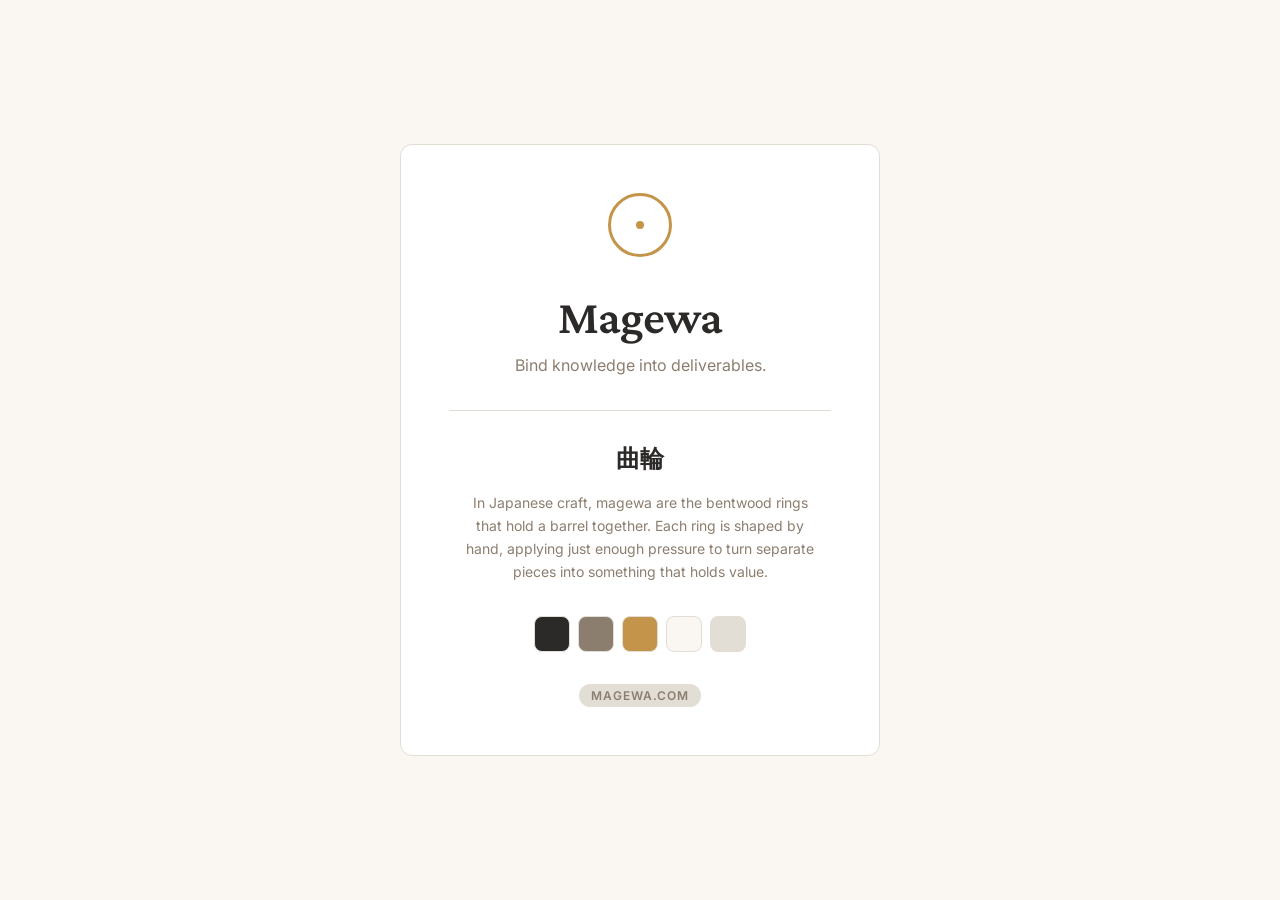
==== index.html @ aef3ceb8 "Add index.html for GitHub Pages deployment Co-Authored-By: Claude Opus 4.7 <noreply@anthropic.com>" ====
<!DOCTYPE html>
<html lang="en">
<head>
  <meta charset="UTF-8">
  <meta name="viewport" content="width=device-width, initial-scale=1.0">
  <title>Magewa — Brand Card</title>
  <link rel="preconnect" href="https://fonts.googleapis.com">
  <link rel="preconnect" href="https://fonts.gstatic.com" crossorigin>
  <link href="https://fonts.googleapis.com/css2?family=Crimson+Pro:wght@600&family=Inter:wght@400;600&display=swap" rel="stylesheet">
  <style>
    *, *::before, *::after {
      margin: 0;
      padding: 0;
      box-sizing: border-box;
    }

    body {
      background-color: #FAF7F2;
      min-height: 100vh;
      display: flex;
      align-items: center;
      justify-content: center;
      padding: 48px 24px;
      font-family: 'Inter', system-ui, sans-serif;
      color: #2C2A28;
    }

    .card {
      background-color: #FFFFFF;
      border: 1px solid #E2DDD5;
      border-radius: 12px;
      max-width: 480px;
      width: 100%;
      padding: 48px;
      display: flex;
      flex-direction: column;
      align-items: center;
      text-align: center;
    }

    .ring {
      width: 64px;
      height: 64px;
      border: 3px solid #C4944A;
      border-radius: 50%;
      margin-bottom: 32px;
      position: relative;
    }

    .ring::after {
      content: '';
      position: absolute;
      top: 50%;
      left: 50%;
      width: 8px;
      height: 8px;
      background-color: #C4944A;
      border-radius: 50%;
      transform: translate(-50%, -50%);
    }

    .name {
      font-family: 'Crimson Pro', Georgia, serif;
      font-size: 3rem;
      font-weight: 600;
      letter-spacing: -0.02em;
      line-height: 1.15;
      color: #2C2A28;
      margin-bottom: 8px;
    }

    .tagline {
      font-family: 'Inter', system-ui, sans-serif;
      font-size: 1rem;
      font-weight: 400;
      line-height: 1.6;
      color: #8C7E6F;
      margin-bottom: 32px;
    }

    .divider {
      width: 100%;
      height: 1px;
      background-color: #E2DDD5;
      margin-bottom: 32px;
    }

    .kanji {
      font-family: 'Crimson Pro', Georgia, serif;
      font-size: 1.5rem;
      font-weight: 600;
      letter-spacing: -0.01em;
      color: #2C2A28;
      margin-bottom: 16px;
    }

    .story {
      font-family: 'Inter', system-ui, sans-serif;
      font-size: 0.875rem;
      font-weight: 400;
      line-height: 1.65;
      color: #8C7E6F;
      max-width: 360px;
      margin-bottom: 32px;
    }

    .palette {
      display: flex;
      gap: 8px;
      margin-bottom: 32px;
    }

    .swatch {
      width: 36px;
      height: 36px;
      border-radius: 8px;
      border: 1px solid #E2DDD5;
    }

    .badge {
      font-family: 'Inter', system-ui, sans-serif;
      font-size: 0.75rem;
      font-weight: 600;
      letter-spacing: 0.08em;
      text-transform: uppercase;
      color: #8C7E6F;
      background-color: #E2DDD5;
      border-radius: 9999px;
      padding: 4px 12px;
    }
  </style>
</head>
<body>
  <div class="card">
    <div class="ring"></div>
    <div class="name">Magewa</div>
    <div class="tagline">Bind knowledge into deliverables.</div>
    <div class="divider"></div>
    <div class="kanji">曲輪</div>
    <div class="story">
      In Japanese craft, magewa are the bentwood rings that hold a barrel
      together. Each ring is shaped by hand, applying just enough pressure
      to turn separate pieces into something that holds value.
    </div>
    <div class="palette">
      <div class="swatch" style="background-color: #2C2A28;" title="Primary"></div>
      <div class="swatch" style="background-color: #8C7E6F;" title="Secondary"></div>
      <div class="swatch" style="background-color: #C4944A;" title="Ring"></div>
      <div class="swatch" style="background-color: #FAF7F2;" title="Neutral"></div>
      <div class="swatch" style="background-color: #E2DDD5;" title="Border"></div>
    </div>
    <div class="badge">magewa.com</div>
  </div>
</body>
</html>
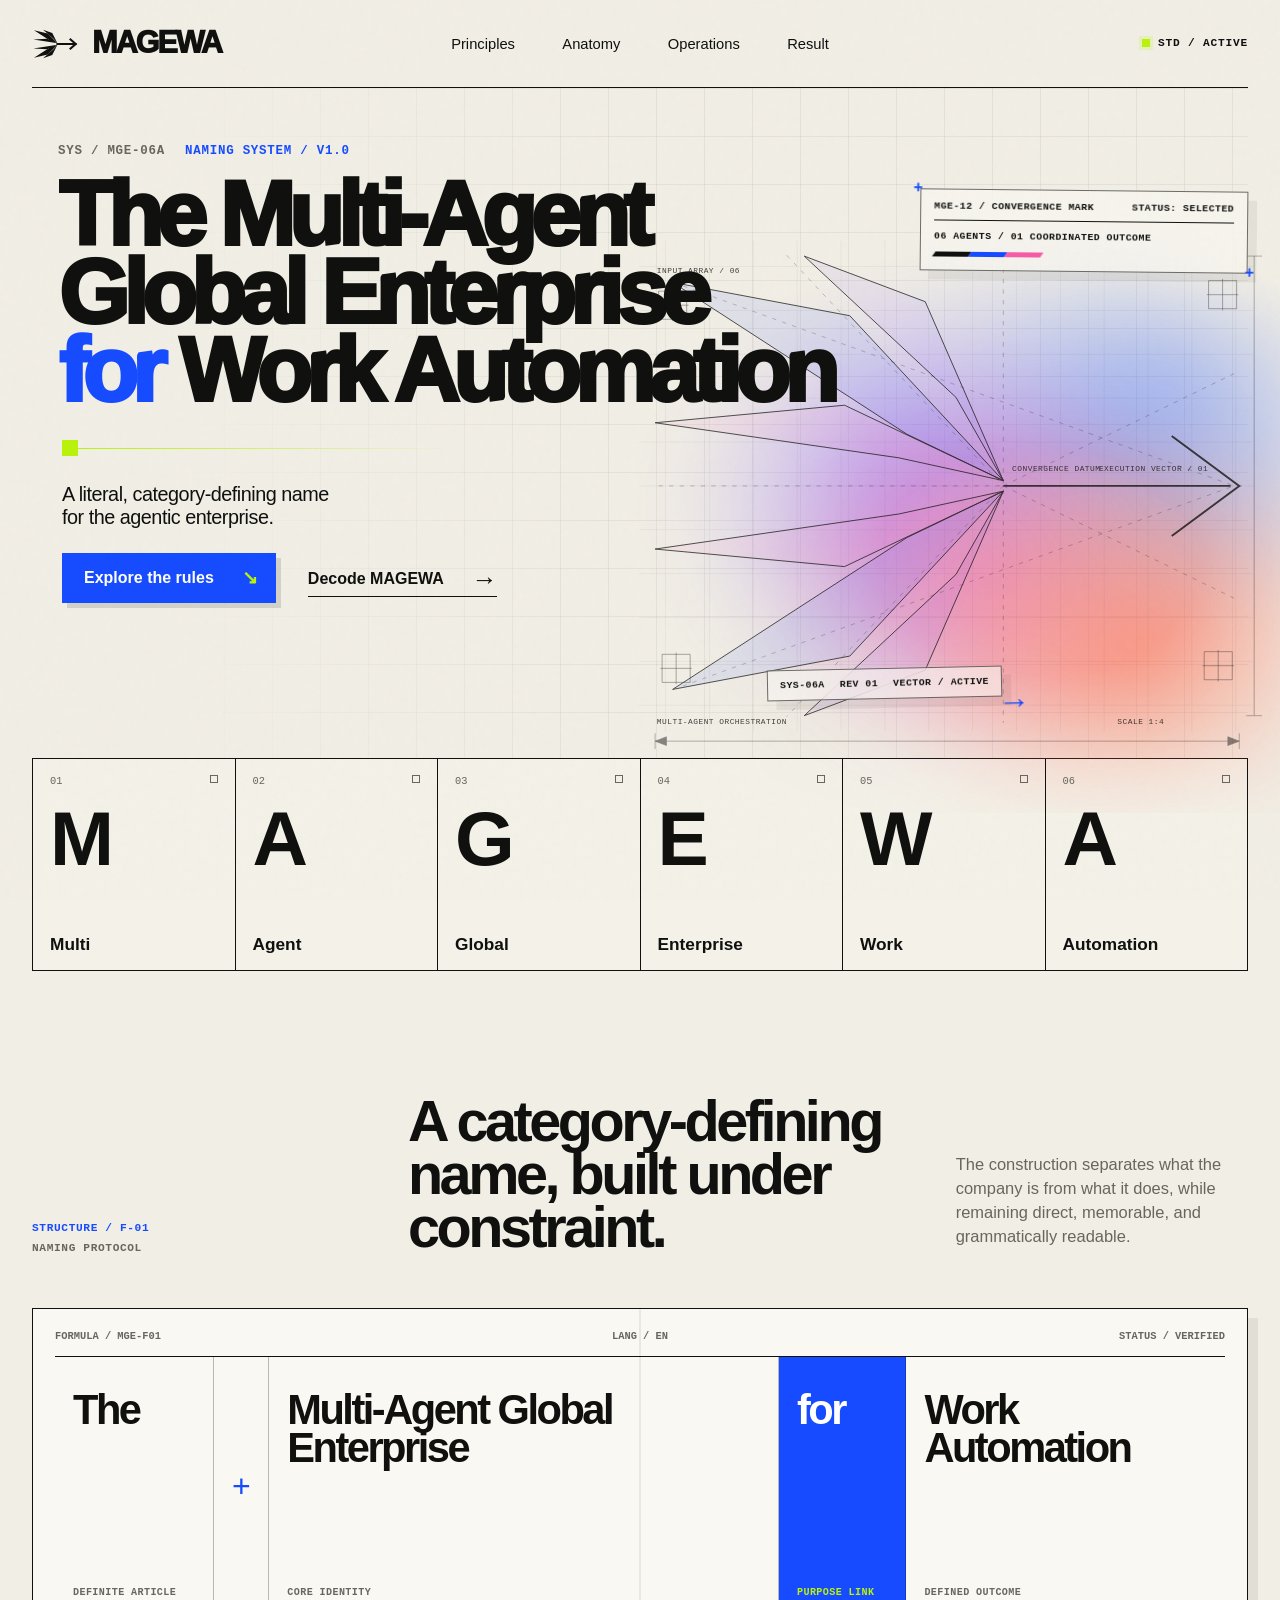
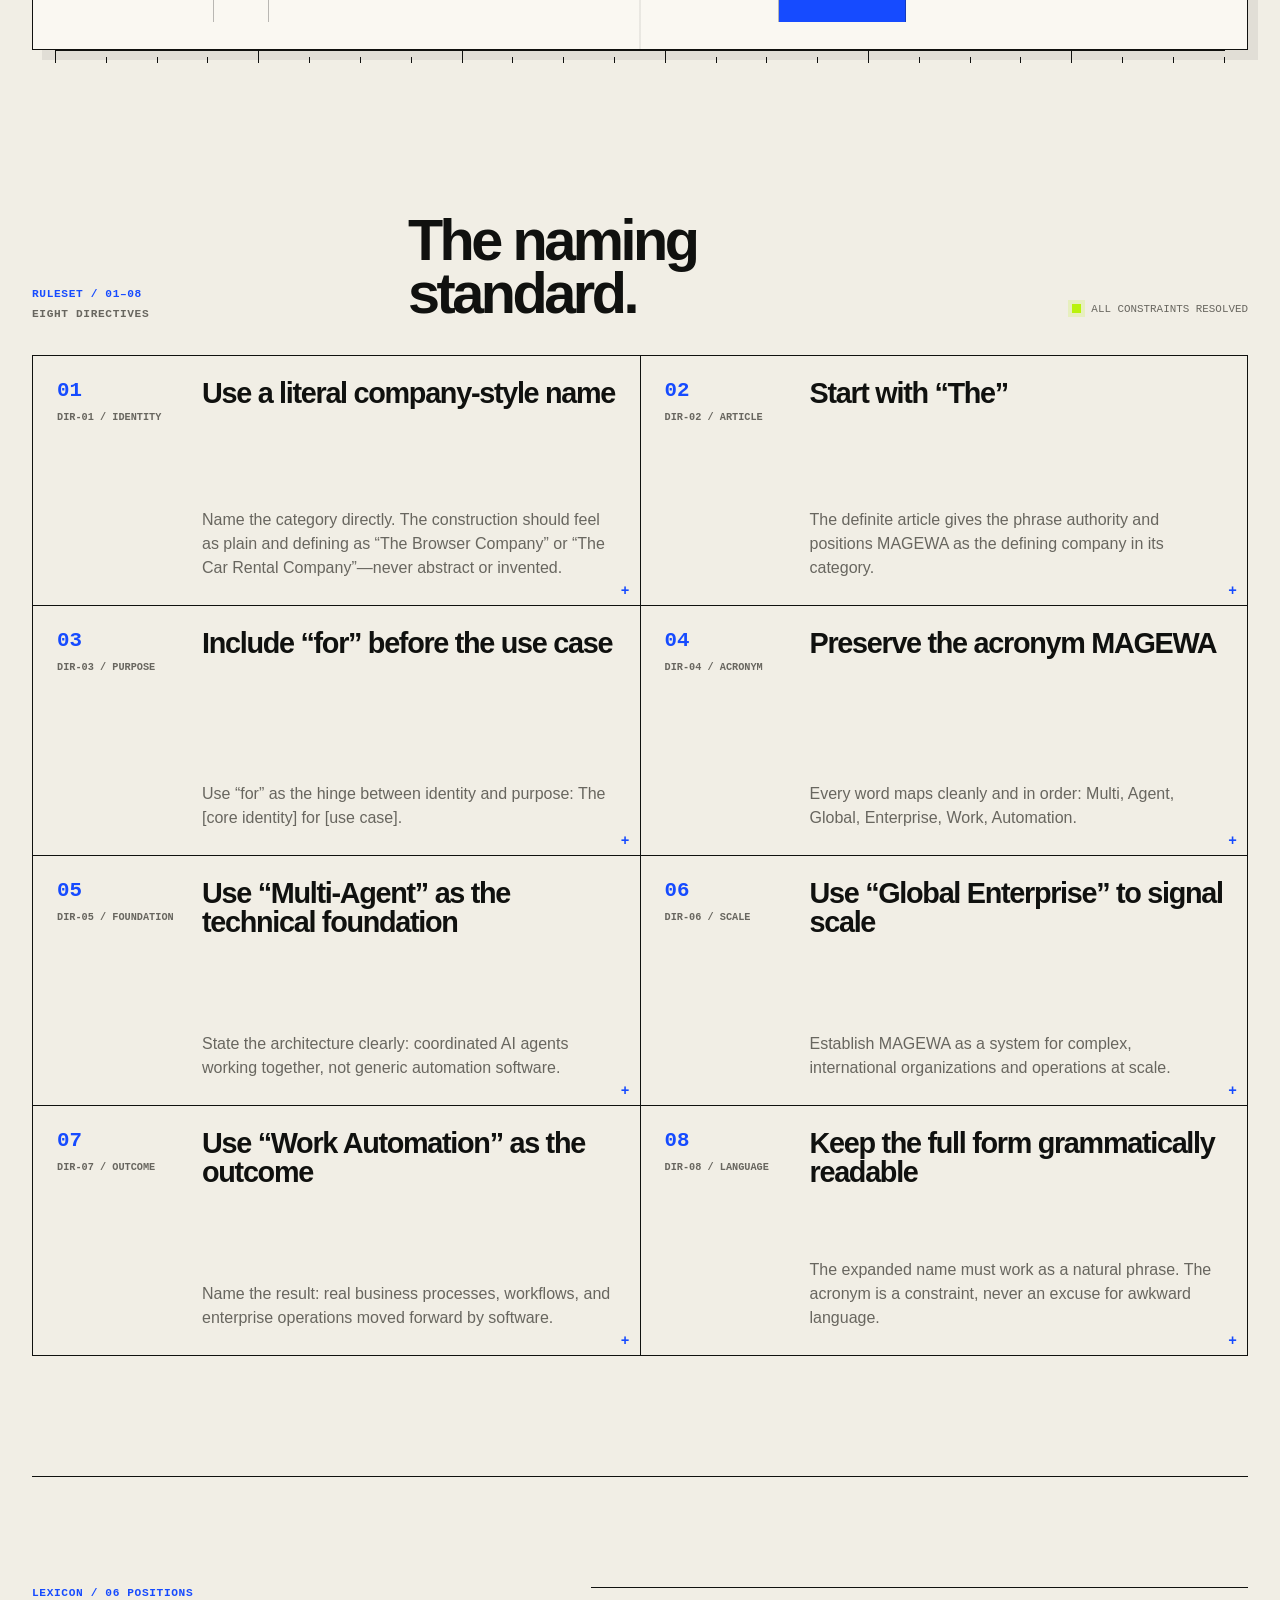
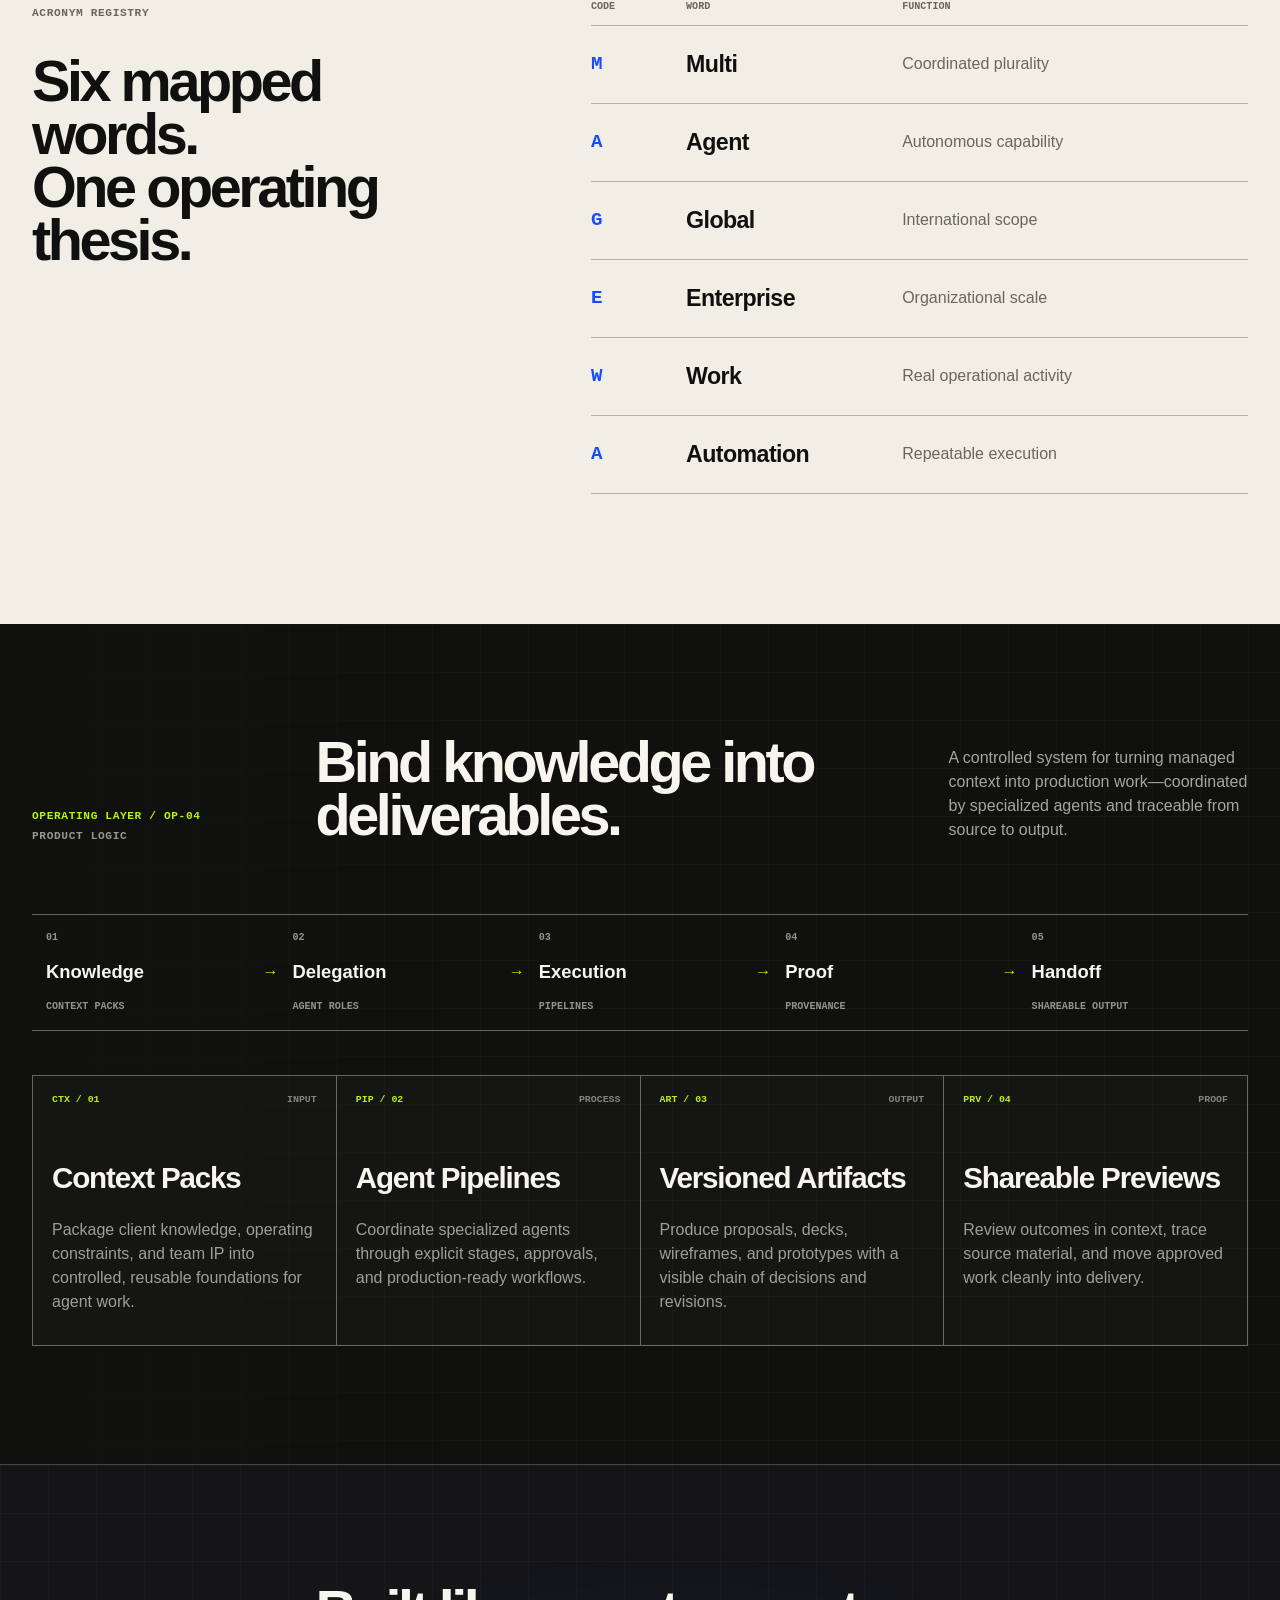
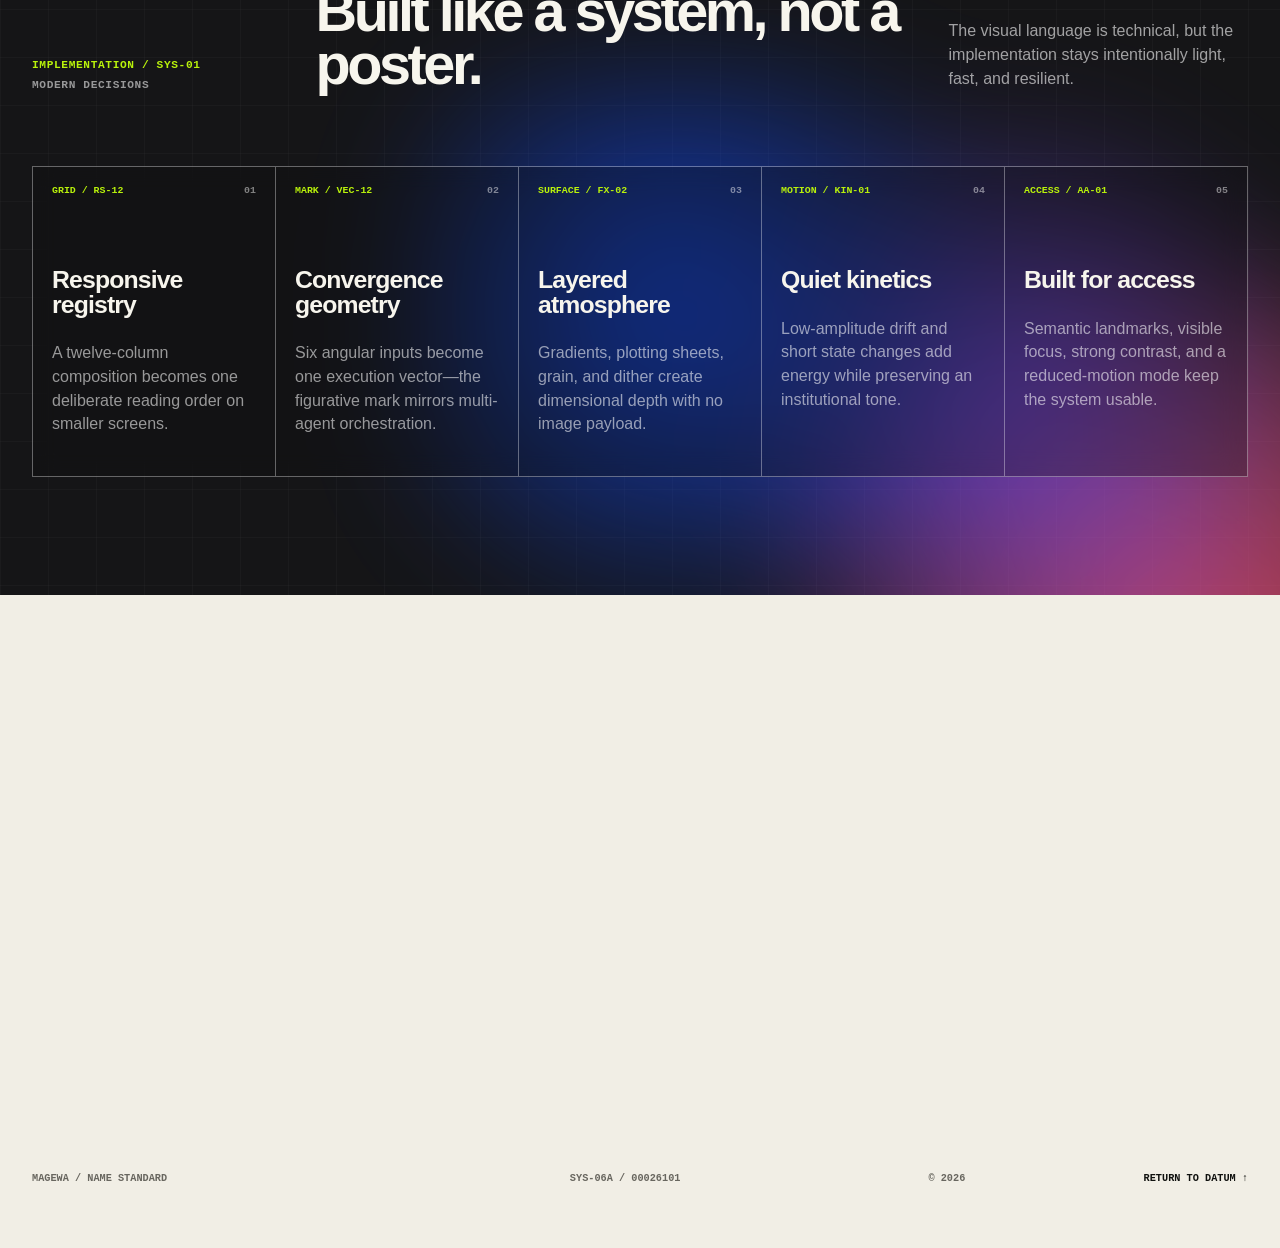
==== commit d5ee30ec: "Publish MAGEWA naming standard" ====
--- a/index.html
+++ b/index.html
@@ -1,155 +1,573 @@
-<!DOCTYPE html>
+<!doctype html>
 <html lang="en">
-<head>
-  <meta charset="UTF-8">
-  <meta name="viewport" content="width=device-width, initial-scale=1.0">
-  <title>Magewa — Brand Card</title>
-  <link rel="preconnect" href="https://fonts.googleapis.com">
-  <link rel="preconnect" href="https://fonts.gstatic.com" crossorigin>
-  <link href="https://fonts.googleapis.com/css2?family=Crimson+Pro:wght@600&family=Inter:wght@400;600&display=swap" rel="stylesheet">
-  <style>
-    *, *::before, *::after {
-      margin: 0;
-      padding: 0;
-      box-sizing: border-box;
-    }
-
-    body {
-      background-color: #FAF7F2;
-      min-height: 100vh;
-      display: flex;
-      align-items: center;
-      justify-content: center;
-      padding: 48px 24px;
-      font-family: 'Inter', system-ui, sans-serif;
-      color: #2C2A28;
-    }
-
-    .card {
-      background-color: #FFFFFF;
-      border: 1px solid #E2DDD5;
-      border-radius: 12px;
-      max-width: 480px;
-      width: 100%;
-      padding: 48px;
-      display: flex;
-      flex-direction: column;
-      align-items: center;
-      text-align: center;
-    }
-
-    .ring {
-      width: 64px;
-      height: 64px;
-      border: 3px solid #C4944A;
-      border-radius: 50%;
-      margin-bottom: 32px;
-      position: relative;
-    }
-
-    .ring::after {
-      content: '';
-      position: absolute;
-      top: 50%;
-      left: 50%;
-      width: 8px;
-      height: 8px;
-      background-color: #C4944A;
-      border-radius: 50%;
-      transform: translate(-50%, -50%);
-    }
-
-    .name {
-      font-family: 'Crimson Pro', Georgia, serif;
-      font-size: 3rem;
-      font-weight: 600;
-      letter-spacing: -0.02em;
-      line-height: 1.15;
-      color: #2C2A28;
-      margin-bottom: 8px;
-    }
-
-    .tagline {
-      font-family: 'Inter', system-ui, sans-serif;
-      font-size: 1rem;
-      font-weight: 400;
-      line-height: 1.6;
-      color: #8C7E6F;
-      margin-bottom: 32px;
-    }
-
-    .divider {
-      width: 100%;
-      height: 1px;
-      background-color: #E2DDD5;
-      margin-bottom: 32px;
-    }
-
-    .kanji {
-      font-family: 'Crimson Pro', Georgia, serif;
-      font-size: 1.5rem;
-      font-weight: 600;
-      letter-spacing: -0.01em;
-      color: #2C2A28;
-      margin-bottom: 16px;
-    }
-
-    .story {
-      font-family: 'Inter', system-ui, sans-serif;
-      font-size: 0.875rem;
-      font-weight: 400;
-      line-height: 1.65;
-      color: #8C7E6F;
-      max-width: 360px;
-      margin-bottom: 32px;
-    }
-
-    .palette {
-      display: flex;
-      gap: 8px;
-      margin-bottom: 32px;
-    }
-
-    .swatch {
-      width: 36px;
-      height: 36px;
-      border-radius: 8px;
-      border: 1px solid #E2DDD5;
-    }
-
-    .badge {
-      font-family: 'Inter', system-ui, sans-serif;
-      font-size: 0.75rem;
-      font-weight: 600;
-      letter-spacing: 0.08em;
-      text-transform: uppercase;
-      color: #8C7E6F;
-      background-color: #E2DDD5;
-      border-radius: 9999px;
-      padding: 4px 12px;
-    }
-  </style>
-</head>
-<body>
-  <div class="card">
-    <div class="ring"></div>
-    <div class="name">Magewa</div>
-    <div class="tagline">Bind knowledge into deliverables.</div>
-    <div class="divider"></div>
-    <div class="kanji">曲輪</div>
-    <div class="story">
-      In Japanese craft, magewa are the bentwood rings that hold a barrel
-      together. Each ring is shaped by hand, applying just enough pressure
-      to turn separate pieces into something that holds value.
-    </div>
-    <div class="palette">
-      <div class="swatch" style="background-color: #2C2A28;" title="Primary"></div>
-      <div class="swatch" style="background-color: #8C7E6F;" title="Secondary"></div>
-      <div class="swatch" style="background-color: #C4944A;" title="Ring"></div>
-      <div class="swatch" style="background-color: #FAF7F2;" title="Neutral"></div>
-      <div class="swatch" style="background-color: #E2DDD5;" title="Border"></div>
-    </div>
-    <div class="badge">magewa.com</div>
-  </div>
-</body>
+  <head>
+    <meta charset="utf-8" />
+    <meta name="viewport" content="width=device-width, initial-scale=1" />
+    <meta
+      name="description"
+      content="MAGEWA naming standard: The Multi-Agent Global Enterprise for Work Automation."
+    />
+    <meta name="theme-color" content="#f1eee5" />
+    <title>MAGEWA — Naming Standard</title>
+    <link rel="stylesheet" href="./styles.css" />
+    <script src="./script.js" defer></script>
+  </head>
+  <body>
+    <a class="skip-link" href="#main-content">Skip to content</a>
+
+    <main id="main-content">
+      <div class="site-shell" id="top">
+        <header class="site-header">
+          <a class="brand-lockup" href="#top" aria-label="MAGEWA home">
+            <svg
+              class="brand-symbol brand-symbol-small"
+              viewBox="0 0 72 48"
+              role="img"
+              aria-label="Six inputs converging into one execution vector"
+            >
+              <path d="M3 3 24 8 39 23 28 19Z" />
+              <path d="M17 2 31 7 39 23 33 16Z" />
+              <path d="M2 17 23 16 39 23 27 21Z" />
+              <path d="M2 31 23 32 39 25 27 27Z" />
+              <path d="M17 46 31 41 39 25 33 32Z" />
+              <path d="M3 45 24 40 39 25 28 29Z" />
+              <path class="symbol-vector" d="M39 24H67M59 17l8 7-8 7" />
+            </svg>
+            <span class="wordmark">MAGEWA</span>
+          </a>
+
+          <nav aria-label="Primary navigation">
+            <a href="#principles">Principles</a>
+            <a href="#anatomy">Anatomy</a>
+            <a href="#operations">Operations</a>
+            <a href="#format">Result</a>
+          </nav>
+
+          <div class="header-status" aria-label="Naming standard status">
+            <span aria-hidden="true"></span>
+            STD / ACTIVE
+          </div>
+        </header>
+
+        <section class="hero" aria-labelledby="hero-title">
+          <div class="hero-object" aria-hidden="true">
+            <div class="spectral-fog"></div>
+            <svg class="blueprint-svg" viewBox="0 0 760 620">
+              <g class="blueprint-grid">
+                <path d="M60 30V590M110 30V590M160 30V590M210 30V590M260 30V590M310 30V590" />
+                <path d="M360 30V590M410 30V590M460 30V590M510 30V590M560 30V590M610 30V590" />
+                <path d="M660 30V590M710 30V590" />
+                <path d="M30 60H730M30 110H730M30 160H730M30 210H730M30 260H730M30 310H730" />
+                <path d="M30 360H730M30 410H730M30 460H730M30 510H730M30 560H730" />
+              </g>
+
+              <g class="construction-lines">
+                <path d="M52 310H721" />
+                <path d="M445 38V580" />
+                <path d="M80 82 708 310 80 538" />
+                <path d="M198 47 445 310 198 573" />
+                <path d="M445 310 708 182M445 310 708 438" />
+              </g>
+
+              <g class="execution-mark">
+                <path class="wedge wedge-01" d="M68 78 270 116 445 304 335 251Z" />
+                <path class="wedge wedge-02" d="M218 48 356 100 445 304 391 209Z" />
+                <path class="wedge wedge-03" d="M48 238 264 218 445 304 326 278Z" />
+                <path class="wedge wedge-04" d="M48 382 264 402 445 316 326 342Z" />
+                <path class="wedge wedge-05" d="M218 572 356 520 445 316 391 411Z" />
+                <path class="wedge wedge-06" d="M68 542 270 504 445 316 335 369Z" />
+                <path class="execution-line" d="M445 310H704" />
+                <path class="execution-head" d="M637 253 714 310 637 367" />
+              </g>
+
+              <g class="dimension-lines">
+                <path d="M48 601H714" />
+                <path d="M48 592V610M714 592V610" />
+                <path d="M48 601l13-5v10zM714 601l-13-5v10z" />
+                <path d="M731 48V572" />
+                <path d="M722 48H740M722 572H740" />
+              </g>
+
+              <g class="datum">
+                <path d="M50 104h36M68 86v36M52 88h32v32H52z" />
+                <path d="M677 92h36M695 74v36M679 76h32v32h-32z" />
+                <path d="M54 518h36M72 500v36M56 502h32v32H56z" />
+                <path d="M672 515h36M690 497v36M674 499h32v32h-32z" />
+              </g>
+
+              <g class="blueprint-labels">
+                <text x="50" y="67">INPUT ARRAY / 06</text>
+                <text x="455" y="293">CONVERGENCE DATUM</text>
+                <text x="554" y="293">EXECUTION VECTOR / 01</text>
+                <text x="50" y="582">MULTI-AGENT ORCHESTRATION</text>
+                <text x="575" y="582">SCALE 1:4</text>
+              </g>
+            </svg>
+
+            <div class="registry-panel registry-panel-primary">
+              <span class="corner corner-top">+</span>
+              <span class="corner corner-bottom">+</span>
+              <div class="registry-row">
+                <span>MGE-12 / CONVERGENCE MARK</span>
+                <span>STATUS: SELECTED</span>
+              </div>
+              <div class="registry-rule"></div>
+              <p>06 AGENTS / 01 COORDINATED OUTCOME</p>
+              <div class="registry-glyph">
+                <i></i>
+                <i></i>
+                <i></i>
+              </div>
+            </div>
+
+            <div class="registry-panel registry-panel-secondary">
+              <span>SYS-06A</span>
+              <span>REV 01</span>
+              <span>VECTOR / ACTIVE</span>
+              <div class="registry-arrow">→</div>
+            </div>
+          </div>
+
+          <div class="hero-content">
+            <p class="eyebrow">
+              <span>SYS / MGE-06A</span>
+              Naming system / v1.0
+            </p>
+            <h1 id="hero-title">
+              The Multi-Agent
+              <br />
+              Global Enterprise
+              <br />
+              <em>for</em> Work Automation
+            </h1>
+            <div class="hero-marker" aria-hidden="true"><span></span></div>
+            <div class="hero-intro">
+              <p>
+                A literal, category-defining name
+                <br />
+                for the agentic enterprise.
+              </p>
+              <div class="hero-actions">
+                <a class="button button-primary" href="#principles">
+                  Explore the rules
+                  <span aria-hidden="true">↘</span>
+                </a>
+                <a class="text-link" href="#anatomy">
+                  Decode MAGEWA <span aria-hidden="true">→</span>
+                </a>
+              </div>
+            </div>
+          </div>
+        </section>
+
+        <section class="acronym-register" id="anatomy" aria-label="MAGEWA acronym">
+          <article class="acronym-cell">
+            <div class="cell-meta"><span>01</span><i aria-hidden="true"></i></div>
+            <strong>M</strong>
+            <p>Multi</p>
+          </article>
+          <article class="acronym-cell">
+            <div class="cell-meta"><span>02</span><i aria-hidden="true"></i></div>
+            <strong>A</strong>
+            <p>Agent</p>
+          </article>
+          <article class="acronym-cell">
+            <div class="cell-meta"><span>03</span><i aria-hidden="true"></i></div>
+            <strong>G</strong>
+            <p>Global</p>
+          </article>
+          <article class="acronym-cell">
+            <div class="cell-meta"><span>04</span><i aria-hidden="true"></i></div>
+            <strong>E</strong>
+            <p>Enterprise</p>
+          </article>
+          <article class="acronym-cell">
+            <div class="cell-meta"><span>05</span><i aria-hidden="true"></i></div>
+            <strong>W</strong>
+            <p>Work</p>
+          </article>
+          <article class="acronym-cell">
+            <div class="cell-meta"><span>06</span><i aria-hidden="true"></i></div>
+            <strong>A</strong>
+            <p>Automation</p>
+          </article>
+        </section>
+
+        <section class="protocol-section reveal" id="principles">
+          <div class="section-heading">
+            <p class="section-kicker">
+              <span>Structure / F-01</span>
+              Naming protocol
+            </p>
+            <h2>A category-defining name, built under constraint.</h2>
+            <p class="section-summary">
+              The construction separates what the company is from what it does,
+              while remaining direct, memorable, and grammatically readable.
+            </p>
+          </div>
+
+          <div class="formula-board">
+            <div class="formula-meta">
+              <span>FORMULA / MGE-F01</span>
+              <span>LANG / EN</span>
+              <span>STATUS / VERIFIED</span>
+            </div>
+            <div class="formula">
+              <div class="formula-unit formula-article">
+                <strong>The</strong>
+                <small>Definite article</small>
+              </div>
+              <div class="formula-plus" aria-hidden="true">+</div>
+              <div class="formula-unit formula-identity">
+                <strong>Multi-Agent Global Enterprise</strong>
+                <small>Core identity</small>
+              </div>
+              <div class="formula-unit formula-hinge">
+                <strong>for</strong>
+                <small>Purpose link</small>
+              </div>
+              <div class="formula-unit formula-outcome">
+                <strong>Work Automation</strong>
+                <small>Defined outcome</small>
+              </div>
+            </div>
+            <div class="formula-calibration" aria-hidden="true">
+              <i></i><i></i><i></i><i></i><i></i><i></i><i></i><i></i>
+              <i></i><i></i><i></i><i></i><i></i><i></i><i></i><i></i>
+              <i></i><i></i><i></i><i></i><i></i><i></i><i></i><i></i>
+            </div>
+          </div>
+        </section>
+
+        <section class="rules-section reveal" aria-labelledby="rules-title">
+          <div class="rules-header">
+            <p class="section-kicker">
+              <span>Ruleset / 01–08</span>
+              Eight directives
+            </p>
+            <h2 id="rules-title">The naming standard.</h2>
+            <div class="rules-status">
+              <span class="status-light" aria-hidden="true"></span>
+              All constraints resolved
+            </div>
+          </div>
+
+          <div class="rules-grid">
+            <article class="rule-card">
+              <div class="rule-index"><span>01</span><span>DIR-01 / IDENTITY</span></div>
+              <div class="rule-copy">
+                <h3>Use a literal company-style name</h3>
+                <p>
+                  Name the category directly. The construction should feel as
+                  plain and defining as “The Browser Company” or “The Car Rental
+                  Company”—never abstract or invented.
+                </p>
+              </div>
+              <span class="rule-marker" aria-hidden="true">+</span>
+            </article>
+
+            <article class="rule-card">
+              <div class="rule-index"><span>02</span><span>DIR-02 / ARTICLE</span></div>
+              <div class="rule-copy">
+                <h3>Start with “The”</h3>
+                <p>
+                  The definite article gives the phrase authority and positions
+                  MAGEWA as the defining company in its category.
+                </p>
+              </div>
+              <span class="rule-marker" aria-hidden="true">+</span>
+            </article>
+
+            <article class="rule-card">
+              <div class="rule-index"><span>03</span><span>DIR-03 / PURPOSE</span></div>
+              <div class="rule-copy">
+                <h3>Include “for” before the use case</h3>
+                <p>
+                  Use “for” as the hinge between identity and purpose:
+                  The [core identity] for [use case].
+                </p>
+              </div>
+              <span class="rule-marker" aria-hidden="true">+</span>
+            </article>
+
+            <article class="rule-card">
+              <div class="rule-index"><span>04</span><span>DIR-04 / ACRONYM</span></div>
+              <div class="rule-copy">
+                <h3>Preserve the acronym MAGEWA</h3>
+                <p>
+                  Every word maps cleanly and in order: Multi, Agent, Global,
+                  Enterprise, Work, Automation.
+                </p>
+              </div>
+              <span class="rule-marker" aria-hidden="true">+</span>
+            </article>
+
+            <article class="rule-card">
+              <div class="rule-index"><span>05</span><span>DIR-05 / FOUNDATION</span></div>
+              <div class="rule-copy">
+                <h3>Use “Multi-Agent” as the technical foundation</h3>
+                <p>
+                  State the architecture clearly: coordinated AI agents working
+                  together, not generic automation software.
+                </p>
+              </div>
+              <span class="rule-marker" aria-hidden="true">+</span>
+            </article>
+
+            <article class="rule-card">
+              <div class="rule-index"><span>06</span><span>DIR-06 / SCALE</span></div>
+              <div class="rule-copy">
+                <h3>Use “Global Enterprise” to signal scale</h3>
+                <p>
+                  Establish MAGEWA as a system for complex, international
+                  organizations and operations at scale.
+                </p>
+              </div>
+              <span class="rule-marker" aria-hidden="true">+</span>
+            </article>
+
+            <article class="rule-card">
+              <div class="rule-index"><span>07</span><span>DIR-07 / OUTCOME</span></div>
+              <div class="rule-copy">
+                <h3>Use “Work Automation” as the outcome</h3>
+                <p>
+                  Name the result: real business processes, workflows, and
+                  enterprise operations moved forward by software.
+                </p>
+              </div>
+              <span class="rule-marker" aria-hidden="true">+</span>
+            </article>
+
+            <article class="rule-card">
+              <div class="rule-index"><span>08</span><span>DIR-08 / LANGUAGE</span></div>
+              <div class="rule-copy">
+                <h3>Keep the full form grammatically readable</h3>
+                <p>
+                  The expanded name must work as a natural phrase. The acronym is
+                  a constraint, never an excuse for awkward language.
+                </p>
+              </div>
+              <span class="rule-marker" aria-hidden="true">+</span>
+            </article>
+          </div>
+        </section>
+
+        <section class="lexicon-section reveal" aria-labelledby="lexicon-title">
+          <div class="lexicon-title">
+            <p class="section-kicker">
+              <span>Lexicon / 06 positions</span>
+              Acronym registry
+            </p>
+            <h2 id="lexicon-title">
+              Six mapped words.
+              <br />
+              One operating thesis.
+            </h2>
+          </div>
+
+          <div class="lexicon-table" role="table" aria-label="MAGEWA word functions">
+            <div class="lexicon-row lexicon-row-head" role="row">
+              <span role="columnheader">Code</span>
+              <span role="columnheader">Word</span>
+              <span role="columnheader">Function</span>
+            </div>
+            <div class="lexicon-row" role="row">
+              <span role="cell">M</span><strong role="cell">Multi</strong
+              ><span role="cell">Coordinated plurality</span>
+            </div>
+            <div class="lexicon-row" role="row">
+              <span role="cell">A</span><strong role="cell">Agent</strong
+              ><span role="cell">Autonomous capability</span>
+            </div>
+            <div class="lexicon-row" role="row">
+              <span role="cell">G</span><strong role="cell">Global</strong
+              ><span role="cell">International scope</span>
+            </div>
+            <div class="lexicon-row" role="row">
+              <span role="cell">E</span><strong role="cell">Enterprise</strong
+              ><span role="cell">Organizational scale</span>
+            </div>
+            <div class="lexicon-row" role="row">
+              <span role="cell">W</span><strong role="cell">Work</strong
+              ><span role="cell">Real operational activity</span>
+            </div>
+            <div class="lexicon-row" role="row">
+              <span role="cell">A</span><strong role="cell">Automation</strong
+              ><span role="cell">Repeatable execution</span>
+            </div>
+          </div>
+        </section>
+
+        <section class="operations-section reveal" id="operations" aria-labelledby="operations-title">
+          <div class="operations-heading">
+            <p class="section-kicker section-kicker-light">
+              <span>Operating layer / OP-04</span>
+              Product logic
+            </p>
+            <h2 id="operations-title">Bind knowledge into deliverables.</h2>
+            <p>
+              A controlled system for turning managed context into production
+              work—coordinated by specialized agents and traceable from source
+              to output.
+            </p>
+          </div>
+
+          <div class="pipeline-strip" aria-label="Example MAGEWA operating flow">
+            <div><span>01</span><strong>Knowledge</strong><small>Context Packs</small></div>
+            <i aria-hidden="true">→</i>
+            <div><span>02</span><strong>Delegation</strong><small>Agent roles</small></div>
+            <i aria-hidden="true">→</i>
+            <div><span>03</span><strong>Execution</strong><small>Pipelines</small></div>
+            <i aria-hidden="true">→</i>
+            <div><span>04</span><strong>Proof</strong><small>Provenance</small></div>
+            <i aria-hidden="true">→</i>
+            <div><span>05</span><strong>Handoff</strong><small>Shareable output</small></div>
+          </div>
+
+          <div class="capability-grid">
+            <article class="capability-card">
+              <div class="capability-code"><span>CTX / 01</span><span>INPUT</span></div>
+              <h3>Context Packs</h3>
+              <p>
+                Package client knowledge, operating constraints, and team IP into
+                controlled, reusable foundations for agent work.
+              </p>
+            </article>
+            <article class="capability-card">
+              <div class="capability-code"><span>PIP / 02</span><span>PROCESS</span></div>
+              <h3>Agent Pipelines</h3>
+              <p>
+                Coordinate specialized agents through explicit stages, approvals,
+                and production-ready workflows.
+              </p>
+            </article>
+            <article class="capability-card">
+              <div class="capability-code"><span>ART / 03</span><span>OUTPUT</span></div>
+              <h3>Versioned Artifacts</h3>
+              <p>
+                Produce proposals, decks, wireframes, and prototypes with a
+                visible chain of decisions and revisions.
+              </p>
+            </article>
+            <article class="capability-card">
+              <div class="capability-code"><span>PRV / 04</span><span>PROOF</span></div>
+              <h3>Shareable Previews</h3>
+              <p>
+                Review outcomes in context, trace source material, and move
+                approved work cleanly into delivery.
+              </p>
+            </article>
+          </div>
+        </section>
+
+        <section class="systems-section reveal" aria-labelledby="systems-title">
+          <div class="systems-glow" aria-hidden="true"></div>
+          <div class="systems-intro">
+            <p class="section-kicker section-kicker-light">
+              <span>Implementation / SYS-01</span>
+              Modern decisions
+            </p>
+            <h2 id="systems-title">Built like a system, not a poster.</h2>
+            <p>
+              The visual language is technical, but the implementation stays
+              intentionally light, fast, and resilient.
+            </p>
+          </div>
+          <div class="decisions-grid">
+            <article class="decision-card">
+              <div class="decision-code"><span>GRID / RS-12</span><span>01</span></div>
+              <h3>Responsive registry</h3>
+              <p>
+                A twelve-column composition becomes one deliberate reading order
+                on smaller screens.
+              </p>
+            </article>
+            <article class="decision-card">
+              <div class="decision-code"><span>MARK / VEC-12</span><span>02</span></div>
+              <h3>Convergence geometry</h3>
+              <p>
+                Six angular inputs become one execution vector—the figurative
+                mark mirrors multi-agent orchestration.
+              </p>
+            </article>
+            <article class="decision-card">
+              <div class="decision-code"><span>SURFACE / FX-02</span><span>03</span></div>
+              <h3>Layered atmosphere</h3>
+              <p>
+                Gradients, plotting sheets, grain, and dither create dimensional
+                depth with no image payload.
+              </p>
+            </article>
+            <article class="decision-card">
+              <div class="decision-code"><span>MOTION / KIN-01</span><span>04</span></div>
+              <h3>Quiet kinetics</h3>
+              <p>
+                Low-amplitude drift and short state changes add energy while
+                preserving an institutional tone.
+              </p>
+            </article>
+            <article class="decision-card">
+              <div class="decision-code"><span>ACCESS / AA-01</span><span>05</span></div>
+              <h3>Built for access</h3>
+              <p>
+                Semantic landmarks, visible focus, strong contrast, and a
+                reduced-motion mode keep the system usable.
+              </p>
+            </article>
+          </div>
+        </section>
+
+        <section class="ratification reveal" id="format" aria-labelledby="format-title">
+          <div class="ratification-topline">
+            <span>Final designation / approved</span>
+            <span>NM-001 / REV 01</span>
+          </div>
+          <div class="ratification-layout">
+            <div class="final-lockup">
+              <p class="approval-label">
+                <span aria-hidden="true">■</span> All positions verified
+              </p>
+              <div class="final-mark-line">
+                <svg
+                  class="brand-symbol brand-symbol-final"
+                  viewBox="0 0 72 48"
+                  aria-hidden="true"
+                >
+                  <path d="M3 3 24 8 39 23 28 19Z" />
+                  <path d="M17 2 31 7 39 23 33 16Z" />
+                  <path d="M2 17 23 16 39 23 27 21Z" />
+                  <path d="M2 31 23 32 39 25 27 27Z" />
+                  <path d="M17 46 31 41 39 25 33 32Z" />
+                  <path d="M3 45 24 40 39 25 28 29Z" />
+                  <path class="symbol-vector" d="M39 24H67M59 17l8 7-8 7" />
+                </svg>
+                <h2 id="format-title">MAGEWA</h2>
+              </div>
+            </div>
+            <div class="final-name">
+              <p>The Multi-Agent Global Enterprise for Work Automation</p>
+              <span>Eight rules. Six mapped words. One readable company name.</span>
+              <button
+                class="copy-button"
+                type="button"
+                data-copy-name
+                data-copy-text="MAGEWA — The Multi-Agent Global Enterprise for Work Automation"
+              >
+                <span data-copy-label>Copy full designation</span>
+                <span class="copy-icon" aria-hidden="true">⧉</span>
+              </button>
+              <span class="sr-only" aria-live="polite" data-copy-status></span>
+            </div>
+          </div>
+        </section>
+
+        <footer class="site-footer">
+          <span>MAGEWA / NAME STANDARD</span>
+          <span>SYS-06A / 00026101</span>
+          <span>© <b data-year>2026</b></span>
+          <a href="#top">Return to datum ↑</a>
+        </footer>
+      </div>
+    </main>
+  </body>
 </html>
--- a/styles.css
+++ b/styles.css
@@ -0,0 +1,1647 @@
+:root {
+  --paper: #f1eee5;
+  --paper-bright: #faf8f2;
+  --ink: #10110f;
+  --muted: #68665f;
+  --line: rgb(16 17 15 / 28%);
+  --line-soft: rgb(16 17 15 / 12%);
+  --blue: #164bff;
+  --violet: #7650ff;
+  --pink: #f65ca5;
+  --orange: #ff5a3c;
+  --lime: #b9f20b;
+  --sans: "Arial Narrow", "Helvetica Neue", Helvetica, Arial, sans-serif;
+  --mono: "SFMono-Regular", Consolas, "Liberation Mono", monospace;
+}
+
+*,
+*::before,
+*::after {
+  box-sizing: border-box;
+}
+
+html {
+  scroll-behavior: smooth;
+}
+
+body {
+  margin: 0;
+  color: var(--ink);
+  background: var(--paper);
+  font-family: var(--sans);
+  text-rendering: optimizeLegibility;
+}
+
+body::before {
+  position: fixed;
+  z-index: 100;
+  inset: 0;
+  pointer-events: none;
+  content: "";
+  opacity: 0.1;
+  background-image: url("data:image/svg+xml,%3Csvg viewBox='0 0 180 180' xmlns='http://www.w3.org/2000/svg'%3E%3Cfilter id='n'%3E%3CfeTurbulence type='fractalNoise' baseFrequency='.76' numOctaves='4' stitchTiles='stitch'/%3E%3C/filter%3E%3Crect width='100%25' height='100%25' filter='url(%23n)' opacity='.22'/%3E%3C/svg%3E");
+  mix-blend-mode: multiply;
+}
+
+a {
+  color: inherit;
+  text-decoration: none;
+}
+
+button,
+a {
+  -webkit-tap-highlight-color: transparent;
+}
+
+a:focus-visible,
+button:focus-visible {
+  outline: 2px solid var(--blue);
+  outline-offset: 4px;
+}
+
+::selection {
+  color: var(--paper-bright);
+  background: var(--blue);
+}
+
+.skip-link {
+  position: fixed;
+  z-index: 200;
+  top: 12px;
+  left: 12px;
+  padding: 10px 14px;
+  color: #fff;
+  background: var(--ink);
+  font: 700 0.8rem/1 var(--mono);
+  text-transform: uppercase;
+  transform: translateY(-160%);
+}
+
+.skip-link:focus {
+  transform: translateY(0);
+}
+
+.sr-only {
+  position: absolute;
+  width: 1px;
+  height: 1px;
+  padding: 0;
+  overflow: hidden;
+  clip: rect(0, 0, 0, 0);
+  white-space: nowrap;
+  border: 0;
+}
+
+.site-shell {
+  width: min(100%, 1600px);
+  margin: 0 auto;
+  padding: 0 32px 32px;
+  overflow: clip;
+}
+
+.site-header {
+  position: relative;
+  z-index: 12;
+  display: grid;
+  grid-template-columns: 1fr auto 1fr;
+  min-height: 88px;
+  align-items: center;
+  border-bottom: 1px solid var(--ink);
+}
+
+.brand-lockup {
+  display: inline-flex;
+  width: max-content;
+  align-items: center;
+  gap: 13px;
+}
+
+.wordmark {
+  font-size: clamp(1.8rem, 2.4vw, 2.55rem);
+  font-weight: 950;
+  letter-spacing: -0.07em;
+  line-height: 0.8;
+}
+
+.brand-symbol {
+  overflow: visible;
+  fill: var(--ink);
+}
+
+.brand-symbol-small {
+  width: 47px;
+  height: 32px;
+}
+
+.brand-symbol .symbol-vector {
+  fill: none;
+  stroke: currentColor;
+  stroke-width: 3.2;
+  stroke-linecap: square;
+  stroke-linejoin: miter;
+}
+
+.site-header nav {
+  display: flex;
+  align-items: center;
+  justify-content: center;
+  gap: clamp(1.3rem, 3.7vw, 4rem);
+  font-size: 0.92rem;
+}
+
+.site-header nav a {
+  position: relative;
+  padding: 14px 0;
+}
+
+.site-header nav a::after {
+  position: absolute;
+  right: 0;
+  bottom: 7px;
+  left: 0;
+  height: 1px;
+  content: "";
+  background: var(--blue);
+  transform: scaleX(0);
+  transform-origin: right;
+  transition: transform 180ms ease;
+}
+
+.site-header nav a:hover::after,
+.site-header nav a:focus-visible::after {
+  transform: scaleX(1);
+  transform-origin: left;
+}
+
+.header-status {
+  display: flex;
+  justify-self: end;
+  align-items: center;
+  gap: 8px;
+  font: 700 0.7rem/1 var(--mono);
+  letter-spacing: 0.07em;
+}
+
+.header-status span {
+  width: 8px;
+  height: 8px;
+  background: var(--lime);
+  box-shadow: 0 0 0 3px rgb(185 242 11 / 18%);
+}
+
+.hero {
+  position: relative;
+  min-height: 670px;
+  isolation: isolate;
+}
+
+.hero::before {
+  position: absolute;
+  z-index: -2;
+  inset: 0;
+  content: "";
+  opacity: 0.48;
+  background-image:
+    linear-gradient(var(--line-soft) 1px, transparent 1px),
+    linear-gradient(90deg, var(--line-soft) 1px, transparent 1px);
+  background-size: 48px 48px;
+  mask-image: linear-gradient(90deg, transparent 10%, #000 48%, #000);
+}
+
+.hero-content {
+  position: relative;
+  z-index: 5;
+  padding: 56px 0 58px 26px;
+}
+
+.eyebrow,
+.section-kicker,
+.formula-meta,
+.cell-meta,
+.registry-panel,
+.rule-index,
+.rules-status,
+.lexicon-row-head,
+.capability-code,
+.decision-code,
+.ratification-topline,
+.approval-label,
+.site-footer,
+.header-status,
+.blueprint-labels {
+  font-family: var(--mono);
+}
+
+.eyebrow {
+  display: flex;
+  gap: 20px;
+  margin: 0 0 18px;
+  color: var(--blue);
+  font-size: 0.78rem;
+  font-weight: 700;
+  letter-spacing: 0.06em;
+  text-transform: uppercase;
+}
+
+.eyebrow span {
+  color: var(--muted);
+}
+
+.hero h1 {
+  max-width: 1060px;
+  margin: 0;
+  font-size: clamp(4.3rem, 7.1vw, 7.4rem);
+  font-weight: 950;
+  letter-spacing: -0.072em;
+  line-height: 0.86;
+}
+
+.hero h1 em {
+  color: var(--blue);
+  font-style: normal;
+}
+
+.hero-marker {
+  display: flex;
+  width: min(390px, 31vw);
+  align-items: center;
+  margin: 30px 0 27px 4px;
+}
+
+.hero-marker::before {
+  width: 16px;
+  height: 16px;
+  flex: 0 0 auto;
+  content: "";
+  background: var(--lime);
+}
+
+.hero-marker span {
+  width: 100%;
+  height: 1px;
+  background: linear-gradient(90deg, var(--lime), transparent);
+}
+
+.hero-intro {
+  max-width: 550px;
+  margin-left: 4px;
+}
+
+.hero-intro > p {
+  margin: 0;
+  font-size: clamp(1.15rem, 1.55vw, 1.5rem);
+  letter-spacing: -0.025em;
+  line-height: 1.14;
+}
+
+.hero-actions {
+  display: flex;
+  margin-top: 24px;
+  align-items: center;
+  gap: 32px;
+}
+
+.button {
+  display: inline-flex;
+  min-height: 50px;
+  align-items: center;
+  justify-content: space-between;
+  gap: 28px;
+  padding: 0 18px 0 22px;
+  font-weight: 700;
+  transition: transform 180ms ease, background-color 180ms ease;
+}
+
+.button-primary {
+  min-width: 205px;
+  color: #fff;
+  background: var(--blue);
+  box-shadow: 5px 5px 0 rgb(16 17 15 / 13%);
+}
+
+.button-primary:hover {
+  background: var(--violet);
+  transform: translateY(-2px);
+}
+
+.button-primary span {
+  color: var(--lime);
+  font-size: 1.2rem;
+}
+
+.text-link {
+  display: inline-flex;
+  align-items: center;
+  gap: 28px;
+  padding: 12px 0 8px;
+  border-bottom: 1px solid var(--ink);
+  font-weight: 650;
+}
+
+.text-link span {
+  font-size: 1.6rem;
+  font-weight: 300;
+  line-height: 0;
+  transition: transform 180ms ease;
+}
+
+.text-link:hover span {
+  transform: translateX(7px);
+}
+
+.hero-object {
+  position: absolute;
+  z-index: 1;
+  top: 16px;
+  right: -32px;
+  width: min(62vw, 950px);
+  height: 650px;
+  pointer-events: none;
+}
+
+.spectral-fog {
+  position: absolute;
+  right: -5%;
+  bottom: -9%;
+  width: 93%;
+  height: 88%;
+  opacity: 0.69;
+  background:
+    radial-gradient(circle at 77% 73%, rgb(255 90 60 / 87%), transparent 35%),
+    radial-gradient(circle at 53% 59%, rgb(246 92 165 / 81%), transparent 43%),
+    radial-gradient(circle at 41% 39%, rgb(118 80 255 / 86%), transparent 44%),
+    radial-gradient(circle at 80% 18%, rgb(22 75 255 / 86%), transparent 40%);
+  filter: blur(33px) saturate(1.08);
+  mask-image: radial-gradient(ellipse at 62% 56%, #000 25%, transparent 72%);
+  animation: fog-drift 18s ease-in-out infinite alternate;
+}
+
+.spectral-fog::after {
+  position: absolute;
+  inset: 5% 0 0 20%;
+  content: "";
+  opacity: 0.2;
+  background-image: radial-gradient(rgb(16 17 15 / 80%) 0.7px, transparent 0.9px);
+  background-size: 4px 4px;
+  mask-image: linear-gradient(135deg, transparent, #000, transparent);
+  mix-blend-mode: multiply;
+}
+
+.blueprint-svg {
+  position: absolute;
+  z-index: 2;
+  right: 0;
+  bottom: -4px;
+  width: 84%;
+  height: auto;
+  overflow: visible;
+  fill: none;
+  stroke: var(--ink);
+  stroke-width: 0.9;
+  opacity: 0.78;
+  filter: drop-shadow(0 14px 22px rgb(22 75 255 / 10%));
+  animation: object-drift 17s ease-in-out infinite alternate;
+}
+
+.blueprint-grid {
+  stroke-width: 0.45;
+  opacity: 0.15;
+}
+
+.construction-lines {
+  stroke-dasharray: 5 7;
+  opacity: 0.38;
+}
+
+.execution-mark {
+  stroke-width: 1.05;
+}
+
+.execution-mark .wedge {
+  fill: rgb(241 238 229 / 28%);
+  stroke: var(--ink);
+}
+
+.execution-mark .wedge-01,
+.execution-mark .wedge-06 {
+  fill: rgb(22 75 255 / 10%);
+}
+
+.execution-mark .wedge-02,
+.execution-mark .wedge-05 {
+  fill: rgb(118 80 255 / 9%);
+}
+
+.execution-mark .wedge-03,
+.execution-mark .wedge-04 {
+  fill: rgb(246 92 165 / 8%);
+}
+
+.execution-line,
+.execution-head {
+  stroke-width: 2.2;
+}
+
+.dimension-lines {
+  opacity: 0.62;
+  stroke-width: 0.7;
+}
+
+.dimension-lines path:nth-child(3) {
+  fill: var(--ink);
+}
+
+.datum {
+  opacity: 0.7;
+  stroke-width: 0.7;
+}
+
+.blueprint-labels {
+  fill: var(--ink);
+  stroke: none;
+  font-size: 9px;
+  letter-spacing: 0.06em;
+}
+
+.registry-panel {
+  position: absolute;
+  z-index: 5;
+  border: 1px solid rgb(16 17 15 / 60%);
+  background: rgb(250 248 242 / 57%);
+  box-shadow: 9px 9px 0 rgb(16 17 15 / 6%);
+  backdrop-filter: blur(14px);
+  font-size: 0.62rem;
+  font-weight: 700;
+  letter-spacing: 0.045em;
+  text-transform: uppercase;
+}
+
+.registry-panel-primary {
+  top: 86px;
+  right: 4%;
+  width: 328px;
+  padding: 11px 13px 13px;
+  transform: rotate(0.6deg);
+}
+
+.registry-panel-secondary {
+  right: 35%;
+  bottom: 55px;
+  display: grid;
+  grid-template-columns: repeat(3, auto);
+  gap: 15px;
+  padding: 9px 12px;
+  transform: rotate(-1.2deg);
+}
+
+.registry-row {
+  display: flex;
+  justify-content: space-between;
+  gap: 20px;
+}
+
+.registry-rule {
+  height: 1px;
+  margin: 8px 0 10px;
+  background: var(--ink);
+}
+
+.registry-panel p {
+  margin: 0;
+}
+
+.registry-glyph {
+  display: flex;
+  margin-top: 10px;
+  align-items: center;
+}
+
+.registry-glyph i {
+  width: 36px;
+  height: 5px;
+  background: var(--ink);
+  transform: skewX(-35deg);
+}
+
+.registry-glyph i:nth-child(2) {
+  background: var(--blue);
+}
+
+.registry-glyph i:nth-child(3) {
+  background: var(--pink);
+}
+
+.registry-arrow {
+  position: absolute;
+  right: -29px;
+  bottom: -22px;
+  color: var(--blue);
+  font: 400 2rem/1 var(--sans);
+}
+
+.corner {
+  position: absolute;
+  color: var(--blue);
+  font: 700 1rem/1 var(--mono);
+}
+
+.corner-top {
+  top: -9px;
+  left: -8px;
+}
+
+.corner-bottom {
+  right: -8px;
+  bottom: -9px;
+}
+
+.acronym-register {
+  display: grid;
+  border-top: 1px solid var(--ink);
+  border-left: 1px solid var(--ink);
+  grid-template-columns: repeat(6, 1fr);
+}
+
+.acronym-cell {
+  position: relative;
+  min-height: 212px;
+  padding: 16px 17px 18px;
+  overflow: hidden;
+  border-right: 1px solid var(--ink);
+  border-bottom: 1px solid var(--ink);
+  background: rgb(250 248 242 / 23%);
+  transition: color 200ms ease, background-color 200ms ease;
+}
+
+.acronym-cell:hover {
+  color: #fff;
+  background: var(--blue);
+}
+
+.cell-meta {
+  display: flex;
+  justify-content: space-between;
+  color: var(--muted);
+  font-size: 0.65rem;
+}
+
+.cell-meta i {
+  width: 8px;
+  height: 8px;
+  border: 1px solid currentColor;
+}
+
+.acronym-cell:hover .cell-meta {
+  color: var(--lime);
+}
+
+.acronym-cell strong {
+  display: block;
+  margin-top: 23px;
+  font-size: clamp(4.3rem, 6vw, 6.5rem);
+  letter-spacing: -0.08em;
+  line-height: 0.75;
+}
+
+.acronym-cell p {
+  position: absolute;
+  right: 17px;
+  bottom: 15px;
+  left: 17px;
+  margin: 0;
+  font-size: 1.08rem;
+  font-weight: 750;
+}
+
+.protocol-section,
+.rules-section,
+.lexicon-section,
+.operations-section,
+.systems-section,
+.ratification {
+  scroll-margin-top: 24px;
+}
+
+.protocol-section {
+  padding: 124px 0 84px;
+}
+
+.section-heading {
+  display: grid;
+  grid-template-columns: 2fr 3fr 1.7fr;
+  gap: 32px;
+  align-items: end;
+  margin-bottom: 54px;
+}
+
+.section-kicker {
+  margin: 0;
+  color: var(--muted);
+  font-size: 0.7rem;
+  font-weight: 700;
+  letter-spacing: 0.055em;
+  text-transform: uppercase;
+}
+
+.section-kicker span {
+  display: block;
+  margin-bottom: 8px;
+  color: var(--blue);
+}
+
+.section-kicker-light {
+  color: rgb(255 255 255 / 56%);
+}
+
+.section-kicker-light span {
+  color: var(--lime);
+}
+
+.section-heading h2,
+.rules-header h2,
+.lexicon-title h2,
+.operations-heading h2,
+.systems-intro h2 {
+  margin: 0;
+  font-size: clamp(2.5rem, 4.5vw, 5rem);
+  font-weight: 900;
+  letter-spacing: -0.06em;
+  line-height: 0.92;
+}
+
+.section-summary {
+  max-width: 340px;
+  margin: 0 0 5px;
+  color: var(--muted);
+  font-size: 1.03rem;
+  line-height: 1.45;
+}
+
+.formula-board {
+  position: relative;
+  padding: 21px 22px 27px;
+  border: 1px solid var(--ink);
+  background:
+    linear-gradient(90deg, transparent 49.9%, var(--line-soft) 50%, transparent 50.1%),
+    var(--paper-bright);
+  box-shadow: 10px 10px 0 rgb(16 17 15 / 7%);
+}
+
+.formula-meta {
+  display: flex;
+  justify-content: space-between;
+  padding-bottom: 14px;
+  border-bottom: 1px solid var(--ink);
+  color: var(--muted);
+  font-size: 0.65rem;
+  font-weight: 700;
+}
+
+.formula {
+  display: grid;
+  min-height: 265px;
+  align-items: stretch;
+  grid-template-columns: 1fr 55px 3.2fr 0.8fr 2fr;
+}
+
+.formula-unit {
+  display: flex;
+  min-width: 0;
+  padding: 34px 18px 24px;
+  flex-direction: column;
+  justify-content: space-between;
+  border-right: 1px solid var(--line);
+}
+
+.formula-unit strong {
+  font-size: clamp(1.8rem, 3.25vw, 4rem);
+  font-weight: 900;
+  letter-spacing: -0.06em;
+  line-height: 0.92;
+}
+
+.formula-unit small {
+  color: var(--muted);
+  font: 700 0.63rem/1 var(--mono);
+  letter-spacing: 0.04em;
+  text-transform: uppercase;
+}
+
+.formula-plus {
+  display: grid;
+  border-right: 1px solid var(--line);
+  color: var(--blue);
+  font: 300 2rem/1 var(--mono);
+  place-items: center;
+}
+
+.formula-hinge {
+  color: #fff;
+  background: var(--blue);
+}
+
+.formula-hinge small {
+  color: var(--lime);
+}
+
+.formula-outcome {
+  border-right: 0;
+}
+
+.formula-calibration {
+  position: absolute;
+  right: 22px;
+  bottom: -14px;
+  left: 22px;
+  display: flex;
+  height: 13px;
+  align-items: flex-end;
+  justify-content: space-between;
+  border-top: 1px solid var(--ink);
+}
+
+.formula-calibration i {
+  width: 1px;
+  height: 6px;
+  background: var(--ink);
+}
+
+.formula-calibration i:nth-child(4n + 1) {
+  height: 12px;
+}
+
+.rules-section {
+  padding: 80px 0 120px;
+}
+
+.rules-header {
+  display: grid;
+  grid-template-columns: 2fr 3fr 1.7fr;
+  gap: 32px;
+  align-items: end;
+  padding-bottom: 35px;
+  border-bottom: 1px solid var(--ink);
+}
+
+.rules-status {
+  display: flex;
+  margin-bottom: 5px;
+  align-items: center;
+  justify-self: end;
+  gap: 10px;
+  color: var(--muted);
+  font-size: 0.68rem;
+  text-transform: uppercase;
+}
+
+.status-light {
+  width: 9px;
+  height: 9px;
+  background: var(--lime);
+  box-shadow: 0 0 0 4px rgb(185 242 11 / 18%);
+}
+
+.rules-grid {
+  display: grid;
+  grid-template-columns: repeat(2, 1fr);
+  border-left: 1px solid var(--ink);
+}
+
+.rule-card {
+  position: relative;
+  display: grid;
+  min-height: 250px;
+  padding: 23px 24px 25px;
+  grid-template-columns: 145px 1fr;
+  border-right: 1px solid var(--ink);
+  border-bottom: 1px solid var(--ink);
+  transition: background-color 180ms ease;
+}
+
+.rule-card:hover {
+  background: rgb(250 248 242 / 60%);
+}
+
+.rule-index {
+  display: flex;
+  flex-direction: column;
+  color: var(--muted);
+  font-size: 0.64rem;
+  font-weight: 700;
+  gap: 9px;
+}
+
+.rule-index span:first-child {
+  color: var(--blue);
+  font-size: 1.3rem;
+}
+
+.rule-copy {
+  display: flex;
+  flex-direction: column;
+  justify-content: space-between;
+}
+
+.rule-copy h3 {
+  max-width: 470px;
+  margin: 0;
+  font-size: clamp(1.65rem, 2.25vw, 2.55rem);
+  font-weight: 850;
+  letter-spacing: -0.045em;
+  line-height: 1;
+}
+
+.rule-copy p {
+  max-width: 535px;
+  margin: 40px 0 0;
+  color: var(--muted);
+  line-height: 1.5;
+}
+
+.rule-marker {
+  position: absolute;
+  right: 10px;
+  bottom: 7px;
+  color: var(--blue);
+  font: 700 0.9rem/1 var(--mono);
+}
+
+.lexicon-section {
+  display: grid;
+  padding: 110px 0 130px;
+  grid-template-columns: 0.82fr 1.18fr;
+  gap: 8vw;
+  border-top: 1px solid var(--ink);
+}
+
+.lexicon-title h2 {
+  margin-top: 36px;
+}
+
+.lexicon-table {
+  border-top: 1px solid var(--ink);
+}
+
+.lexicon-row {
+  display: grid;
+  min-height: 78px;
+  align-items: center;
+  grid-template-columns: 0.55fr 1.25fr 2fr;
+  border-bottom: 1px solid var(--line);
+}
+
+.lexicon-row > span:first-child {
+  color: var(--blue);
+  font: 800 1.2rem/1 var(--mono);
+}
+
+.lexicon-row strong {
+  font-size: 1.45rem;
+  letter-spacing: -0.025em;
+}
+
+.lexicon-row > span:last-child {
+  color: var(--muted);
+}
+
+.lexicon-row-head {
+  min-height: 38px;
+  color: var(--muted);
+  font-size: 0.63rem;
+  font-weight: 700;
+  text-transform: uppercase;
+}
+
+.lexicon-row-head > span:first-child,
+.lexicon-row-head > span:last-child {
+  color: var(--muted);
+  font: inherit;
+}
+
+.operations-section,
+.systems-section {
+  position: relative;
+  margin-right: -32px;
+  margin-left: -32px;
+  padding: 112px 32px 118px;
+  overflow: hidden;
+  color: #f7f5ed;
+  background: #10110f;
+}
+
+.operations-section {
+  border-bottom: 1px solid rgb(255 255 255 / 22%);
+}
+
+.operations-section::before {
+  position: absolute;
+  inset: 0;
+  content: "";
+  opacity: 0.16;
+  background-image:
+    linear-gradient(rgb(255 255 255 / 15%) 1px, transparent 1px),
+    linear-gradient(90deg, rgb(255 255 255 / 15%) 1px, transparent 1px);
+  background-size: 48px 48px;
+  mask-image: linear-gradient(90deg, transparent, #000 40%, #000);
+}
+
+.operations-heading,
+.pipeline-strip,
+.capability-grid {
+  position: relative;
+  z-index: 2;
+}
+
+.operations-heading {
+  display: grid;
+  grid-template-columns: 1fr 2.4fr 1.2fr;
+  gap: 34px;
+  align-items: end;
+}
+
+.operations-heading p:last-child {
+  margin: 0;
+  color: rgb(255 255 255 / 62%);
+  line-height: 1.5;
+}
+
+.pipeline-strip {
+  display: grid;
+  margin-top: 72px;
+  align-items: center;
+  grid-template-columns: 1fr auto 1fr auto 1fr auto 1fr auto 1fr;
+  border-top: 1px solid rgb(255 255 255 / 35%);
+  border-bottom: 1px solid rgb(255 255 255 / 35%);
+}
+
+.pipeline-strip > div {
+  display: flex;
+  min-height: 115px;
+  padding: 18px 14px;
+  flex-direction: column;
+  justify-content: space-between;
+}
+
+.pipeline-strip > div span,
+.pipeline-strip > div small {
+  color: rgb(255 255 255 / 54%);
+  font: 700 0.63rem/1 var(--mono);
+  text-transform: uppercase;
+}
+
+.pipeline-strip > div strong {
+  font-size: 1.15rem;
+}
+
+.pipeline-strip > i {
+  color: var(--lime);
+  font-style: normal;
+}
+
+.capability-grid {
+  display: grid;
+  margin-top: 44px;
+  grid-template-columns: repeat(4, 1fr);
+  border-top: 1px solid rgb(255 255 255 / 35%);
+  border-left: 1px solid rgb(255 255 255 / 35%);
+}
+
+.capability-card {
+  min-height: 270px;
+  padding: 18px 19px 22px;
+  border-right: 1px solid rgb(255 255 255 / 35%);
+  border-bottom: 1px solid rgb(255 255 255 / 35%);
+  background: rgb(255 255 255 / 2%);
+}
+
+.capability-code,
+.decision-code {
+  display: flex;
+  justify-content: space-between;
+  color: rgb(255 255 255 / 47%);
+  font-size: 0.62rem;
+  font-weight: 700;
+  text-transform: uppercase;
+}
+
+.capability-code span:first-child,
+.decision-code span:first-child {
+  color: var(--lime);
+}
+
+.capability-card h3 {
+  margin: 56px 0 0;
+  font-size: 1.85rem;
+  letter-spacing: -0.04em;
+}
+
+.capability-card p {
+  margin: 23px 0 0;
+  color: rgb(255 255 255 / 58%);
+  line-height: 1.5;
+}
+
+.systems-section {
+  min-height: 720px;
+  padding-top: 120px;
+  background: #151517;
+  isolation: isolate;
+}
+
+.systems-section::before {
+  position: absolute;
+  z-index: -1;
+  inset: 0;
+  content: "";
+  opacity: 0.18;
+  background-image:
+    linear-gradient(rgb(255 255 255 / 14%) 1px, transparent 1px),
+    linear-gradient(90deg, rgb(255 255 255 / 14%) 1px, transparent 1px);
+  background-size: 48px 48px;
+}
+
+.systems-glow {
+  position: absolute;
+  z-index: -1;
+  right: -9%;
+  bottom: -28%;
+  width: 78%;
+  aspect-ratio: 1.35;
+  opacity: 0.78;
+  background:
+    radial-gradient(circle at 28% 34%, rgb(22 75 255 / 92%), transparent 39%),
+    radial-gradient(circle at 62% 46%, rgb(118 80 255 / 80%), transparent 42%),
+    radial-gradient(circle at 75% 74%, rgb(246 92 165 / 78%), transparent 43%),
+    radial-gradient(circle at 91% 82%, rgb(255 90 60 / 66%), transparent 38%);
+  filter: blur(55px) saturate(1.1);
+}
+
+.systems-intro {
+  position: relative;
+  z-index: 2;
+  display: grid;
+  grid-template-columns: 1fr 2.4fr 1.2fr;
+  gap: 34px;
+  align-items: end;
+}
+
+.systems-intro > p:last-child {
+  margin: 0;
+  color: rgb(255 255 255 / 60%);
+  line-height: 1.5;
+}
+
+.decisions-grid {
+  position: relative;
+  z-index: 2;
+  display: grid;
+  margin-top: 75px;
+  grid-template-columns: repeat(5, 1fr);
+  border-top: 1px solid rgb(255 255 255 / 35%);
+  border-left: 1px solid rgb(255 255 255 / 35%);
+  backdrop-filter: blur(12px);
+}
+
+.decision-card {
+  min-height: 310px;
+  padding: 18px 19px 24px;
+  border-right: 1px solid rgb(255 255 255 / 35%);
+  border-bottom: 1px solid rgb(255 255 255 / 35%);
+  background: rgb(16 17 15 / 29%);
+}
+
+.decision-card h3 {
+  margin: 72px 0 0;
+  font-size: 1.55rem;
+  letter-spacing: -0.035em;
+  line-height: 1;
+}
+
+.decision-card p {
+  margin: 24px 0 0;
+  color: rgb(255 255 255 / 57%);
+  line-height: 1.48;
+}
+
+.ratification {
+  margin: 0 -32px;
+  padding: 0 32px;
+  color: #fff;
+  background: var(--blue);
+}
+
+.ratification-topline {
+  display: flex;
+  min-height: 55px;
+  align-items: center;
+  justify-content: space-between;
+  border-bottom: 1px solid rgb(255 255 255 / 55%);
+  color: rgb(255 255 255 / 72%);
+  font-size: 0.68rem;
+  font-weight: 700;
+  text-transform: uppercase;
+}
+
+.ratification-layout {
+  display: grid;
+  min-height: 490px;
+  align-items: stretch;
+  grid-template-columns: 1.25fr 0.75fr;
+}
+
+.final-lockup {
+  display: flex;
+  padding: 58px 44px 55px 0;
+  flex-direction: column;
+  justify-content: space-between;
+  border-right: 1px solid rgb(255 255 255 / 55%);
+}
+
+.approval-label {
+  margin: 0;
+  color: var(--lime);
+  font-size: 0.66rem;
+  font-weight: 700;
+  text-transform: uppercase;
+}
+
+.final-mark-line {
+  display: flex;
+  align-items: center;
+  gap: clamp(20px, 3vw, 46px);
+}
+
+.brand-symbol-final {
+  width: clamp(75px, 9vw, 135px);
+  flex: 0 0 auto;
+  fill: #fff;
+}
+
+.final-mark-line h2 {
+  margin: 0;
+  font-size: clamp(5rem, 10vw, 10.3rem);
+  font-weight: 950;
+  letter-spacing: -0.085em;
+  line-height: 0.75;
+}
+
+.final-name {
+  display: flex;
+  padding: 60px 0 55px 42px;
+  flex-direction: column;
+}
+
+.final-name > p {
+  max-width: 455px;
+  margin: 0;
+  font-size: clamp(2rem, 3.1vw, 3.35rem);
+  font-weight: 850;
+  letter-spacing: -0.05em;
+  line-height: 0.98;
+}
+
+.final-name > span {
+  max-width: 360px;
+  margin-top: 28px;
+  color: rgb(255 255 255 / 68%);
+  line-height: 1.5;
+}
+
+.copy-button {
+  display: inline-flex;
+  width: 100%;
+  min-height: 54px;
+  margin-top: auto;
+  align-items: center;
+  justify-content: space-between;
+  padding: 0 17px;
+  color: var(--ink);
+  border: 0;
+  border-radius: 0;
+  background: var(--lime);
+  font: 800 0.78rem/1 var(--mono);
+  text-transform: uppercase;
+  cursor: pointer;
+  transition: background-color 180ms ease, transform 180ms ease;
+}
+
+.copy-button:hover {
+  background: #d0ff3c;
+  transform: translateY(-2px);
+}
+
+.copy-button.is-copied {
+  color: #fff;
+  background: var(--ink);
+}
+
+.copy-icon {
+  font-size: 1.15rem;
+}
+
+.site-footer {
+  display: grid;
+  min-height: 76px;
+  align-items: center;
+  grid-template-columns: 1.5fr 1fr 0.6fr auto;
+  color: var(--muted);
+  font-size: 0.64rem;
+  font-weight: 700;
+  text-transform: uppercase;
+}
+
+.site-footer a {
+  color: var(--ink);
+}
+
+.has-motion .reveal {
+  opacity: 0;
+  transform: translateY(24px);
+  transition: opacity 700ms ease, transform 700ms cubic-bezier(0.2, 0.75, 0.25, 1);
+}
+
+.has-motion .reveal.is-visible {
+  opacity: 1;
+  transform: none;
+}
+
+@keyframes object-drift {
+  from {
+    transform: translate3d(0, 3px, 0) rotate(-0.12deg);
+  }
+  to {
+    transform: translate3d(0, -7px, 0) rotate(0.24deg);
+  }
+}
+
+@keyframes fog-drift {
+  from {
+    transform: translate3d(-1%, 1%, 0) scale(0.98);
+  }
+  to {
+    transform: translate3d(2%, -1%, 0) scale(1.03);
+  }
+}
+
+@media (max-width: 1180px) {
+  .site-header {
+    grid-template-columns: 1fr auto;
+  }
+
+  .site-header nav {
+    display: none;
+  }
+
+  .hero-object {
+    right: -14vw;
+    width: 75vw;
+    opacity: 0.88;
+  }
+
+  .hero h1 {
+    font-size: clamp(4rem, 8.4vw, 6.2rem);
+  }
+
+  .section-heading,
+  .rules-header,
+  .operations-heading,
+  .systems-intro {
+    grid-template-columns: 0.8fr 2fr;
+  }
+
+  .section-summary,
+  .rules-status,
+  .operations-heading > p:last-child,
+  .systems-intro > p:last-child {
+    grid-column: 2;
+  }
+
+  .formula {
+    grid-template-columns: 0.9fr 45px 2.4fr 0.75fr 1.8fr;
+  }
+
+  .rule-card {
+    grid-template-columns: 105px 1fr;
+  }
+
+  .capability-grid {
+    grid-template-columns: repeat(2, 1fr);
+  }
+
+  .decisions-grid {
+    grid-template-columns: repeat(3, 1fr);
+  }
+
+  .decision-card:nth-last-child(-n + 2) {
+    min-height: 260px;
+  }
+
+  .final-mark-line h2 {
+    font-size: clamp(4.2rem, 9vw, 7rem);
+  }
+}
+
+@media (max-width: 820px) {
+  .site-shell {
+    padding: 0 18px 18px;
+  }
+
+  .site-header {
+    min-height: 72px;
+  }
+
+  .header-status {
+    display: none;
+  }
+
+  .hero {
+    min-height: 850px;
+  }
+
+  .hero-content {
+    padding: 40px 0 0;
+  }
+
+  .hero h1 {
+    font-size: clamp(3.35rem, 14vw, 5.5rem);
+  }
+
+  .hero-object {
+    top: 355px;
+    right: auto;
+    left: -15vw;
+    width: 118vw;
+    height: 500px;
+    opacity: 0.9;
+  }
+
+  .registry-panel-primary {
+    top: 75px;
+    right: 8%;
+    width: 275px;
+  }
+
+  .registry-panel-secondary {
+    display: none;
+  }
+
+  .hero-actions {
+    align-items: flex-start;
+    flex-direction: column;
+    gap: 12px;
+  }
+
+  .acronym-register {
+    grid-template-columns: repeat(3, 1fr);
+  }
+
+  .acronym-cell {
+    min-height: 170px;
+  }
+
+  .section-heading,
+  .rules-header,
+  .operations-heading,
+  .systems-intro {
+    grid-template-columns: 1fr;
+    align-items: start;
+  }
+
+  .section-summary,
+  .rules-status,
+  .operations-heading > p:last-child,
+  .systems-intro > p:last-child {
+    grid-column: 1;
+    justify-self: start;
+  }
+
+  .section-heading h2,
+  .rules-header h2,
+  .operations-heading h2,
+  .systems-intro h2 {
+    margin-top: 23px;
+  }
+
+  .formula-board {
+    padding: 16px;
+  }
+
+  .formula {
+    min-height: 0;
+    grid-template-columns: 1fr;
+  }
+
+  .formula-plus {
+    min-height: 44px;
+    border-right: 0;
+    border-bottom: 1px solid var(--line);
+  }
+
+  .formula-unit {
+    min-height: 155px;
+    border-right: 0;
+    border-bottom: 1px solid var(--line);
+  }
+
+  .formula-outcome {
+    border-bottom: 0;
+  }
+
+  .formula-meta span:nth-child(2) {
+    display: none;
+  }
+
+  .rules-grid {
+    grid-template-columns: 1fr;
+  }
+
+  .rule-card {
+    grid-template-columns: 82px 1fr;
+  }
+
+  .lexicon-section {
+    grid-template-columns: 1fr;
+    gap: 55px;
+  }
+
+  .operations-section,
+  .systems-section {
+    margin-right: -18px;
+    margin-left: -18px;
+    padding-right: 18px;
+    padding-left: 18px;
+  }
+
+  .pipeline-strip {
+    grid-template-columns: 1fr;
+  }
+
+  .pipeline-strip > i {
+    display: none;
+  }
+
+  .pipeline-strip > div {
+    min-height: 92px;
+    border-bottom: 1px solid rgb(255 255 255 / 20%);
+  }
+
+  .capability-grid,
+  .decisions-grid {
+    grid-template-columns: repeat(2, 1fr);
+  }
+
+  .ratification {
+    margin: 0 -18px;
+    padding: 0 18px;
+  }
+
+  .ratification-layout {
+    min-height: 0;
+    grid-template-columns: 1fr;
+  }
+
+  .final-lockup {
+    min-height: 290px;
+    padding-right: 0;
+    border-right: 0;
+    border-bottom: 1px solid rgb(255 255 255 / 55%);
+  }
+
+  .final-name {
+    min-height: 360px;
+    padding-left: 0;
+  }
+
+  .site-footer {
+    padding: 22px 0;
+    grid-template-columns: 1fr 1fr;
+    gap: 13px;
+  }
+
+  .site-footer > :nth-child(even) {
+    justify-self: end;
+  }
+}
+
+@media (max-width: 560px) {
+  .brand-symbol-small {
+    width: 38px;
+  }
+
+  .wordmark {
+    font-size: 1.75rem;
+  }
+
+  .hero {
+    min-height: 760px;
+  }
+
+  .hero h1 {
+    font-size: clamp(2.75rem, 13.5vw, 4.35rem);
+    line-height: 0.9;
+  }
+
+  .eyebrow {
+    align-items: flex-start;
+    flex-direction: column;
+    gap: 4px;
+  }
+
+  .hero-marker {
+    width: 70%;
+  }
+
+  .hero-object {
+    top: 350px;
+    left: -24vw;
+    width: 145vw;
+    height: 430px;
+  }
+
+  .registry-panel-primary {
+    top: 48px;
+    right: 17%;
+    width: 245px;
+  }
+
+  .acronym-register {
+    grid-template-columns: repeat(2, 1fr);
+  }
+
+  .acronym-cell strong {
+    font-size: 4.7rem;
+  }
+
+  .protocol-section {
+    padding-top: 90px;
+  }
+
+  .section-heading h2,
+  .rules-header h2,
+  .lexicon-title h2,
+  .operations-heading h2,
+  .systems-intro h2 {
+    font-size: clamp(2.5rem, 13vw, 4rem);
+  }
+
+  .rule-card {
+    min-height: 0;
+    padding: 20px;
+    grid-template-columns: 1fr;
+    gap: 34px;
+  }
+
+  .rule-copy p {
+    margin-top: 24px;
+  }
+
+  .lexicon-row {
+    min-height: 70px;
+    grid-template-columns: 0.5fr 1fr 1.6fr;
+  }
+
+  .capability-grid,
+  .decisions-grid {
+    grid-template-columns: 1fr;
+  }
+
+  .capability-card,
+  .decision-card {
+    min-height: 245px;
+  }
+
+  .ratification-topline span:first-child {
+    display: none;
+  }
+
+  .ratification-topline {
+    justify-content: flex-end;
+  }
+
+  .final-lockup {
+    min-height: 240px;
+  }
+
+  .final-mark-line {
+    gap: 15px;
+  }
+
+  .brand-symbol-final {
+    width: 59px;
+  }
+
+  .final-mark-line h2 {
+    font-size: clamp(3.6rem, 18vw, 5.2rem);
+  }
+}
+
+@media (prefers-reduced-motion: reduce) {
+  *,
+  *::before,
+  *::after {
+    scroll-behavior: auto !important;
+    animation-duration: 0.01ms !important;
+    animation-iteration-count: 1 !important;
+    transition-duration: 0.01ms !important;
+  }
+}
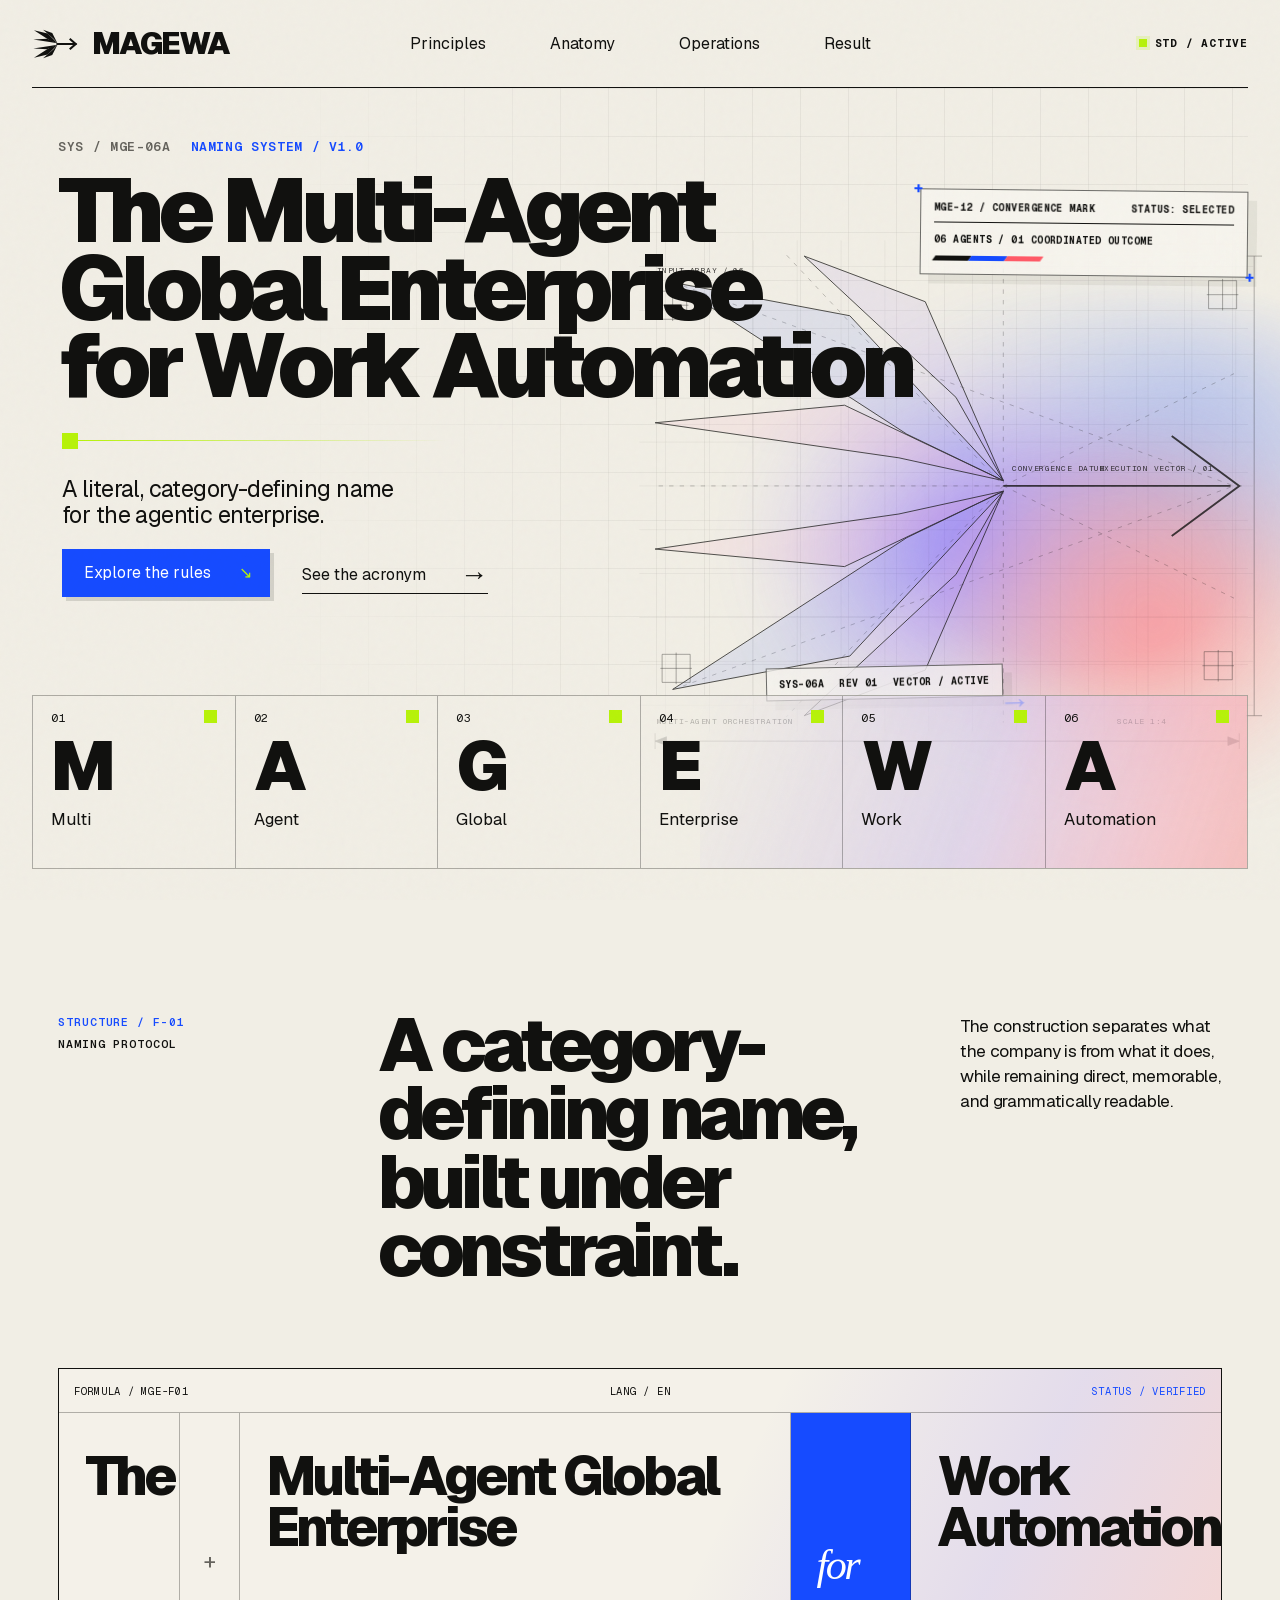
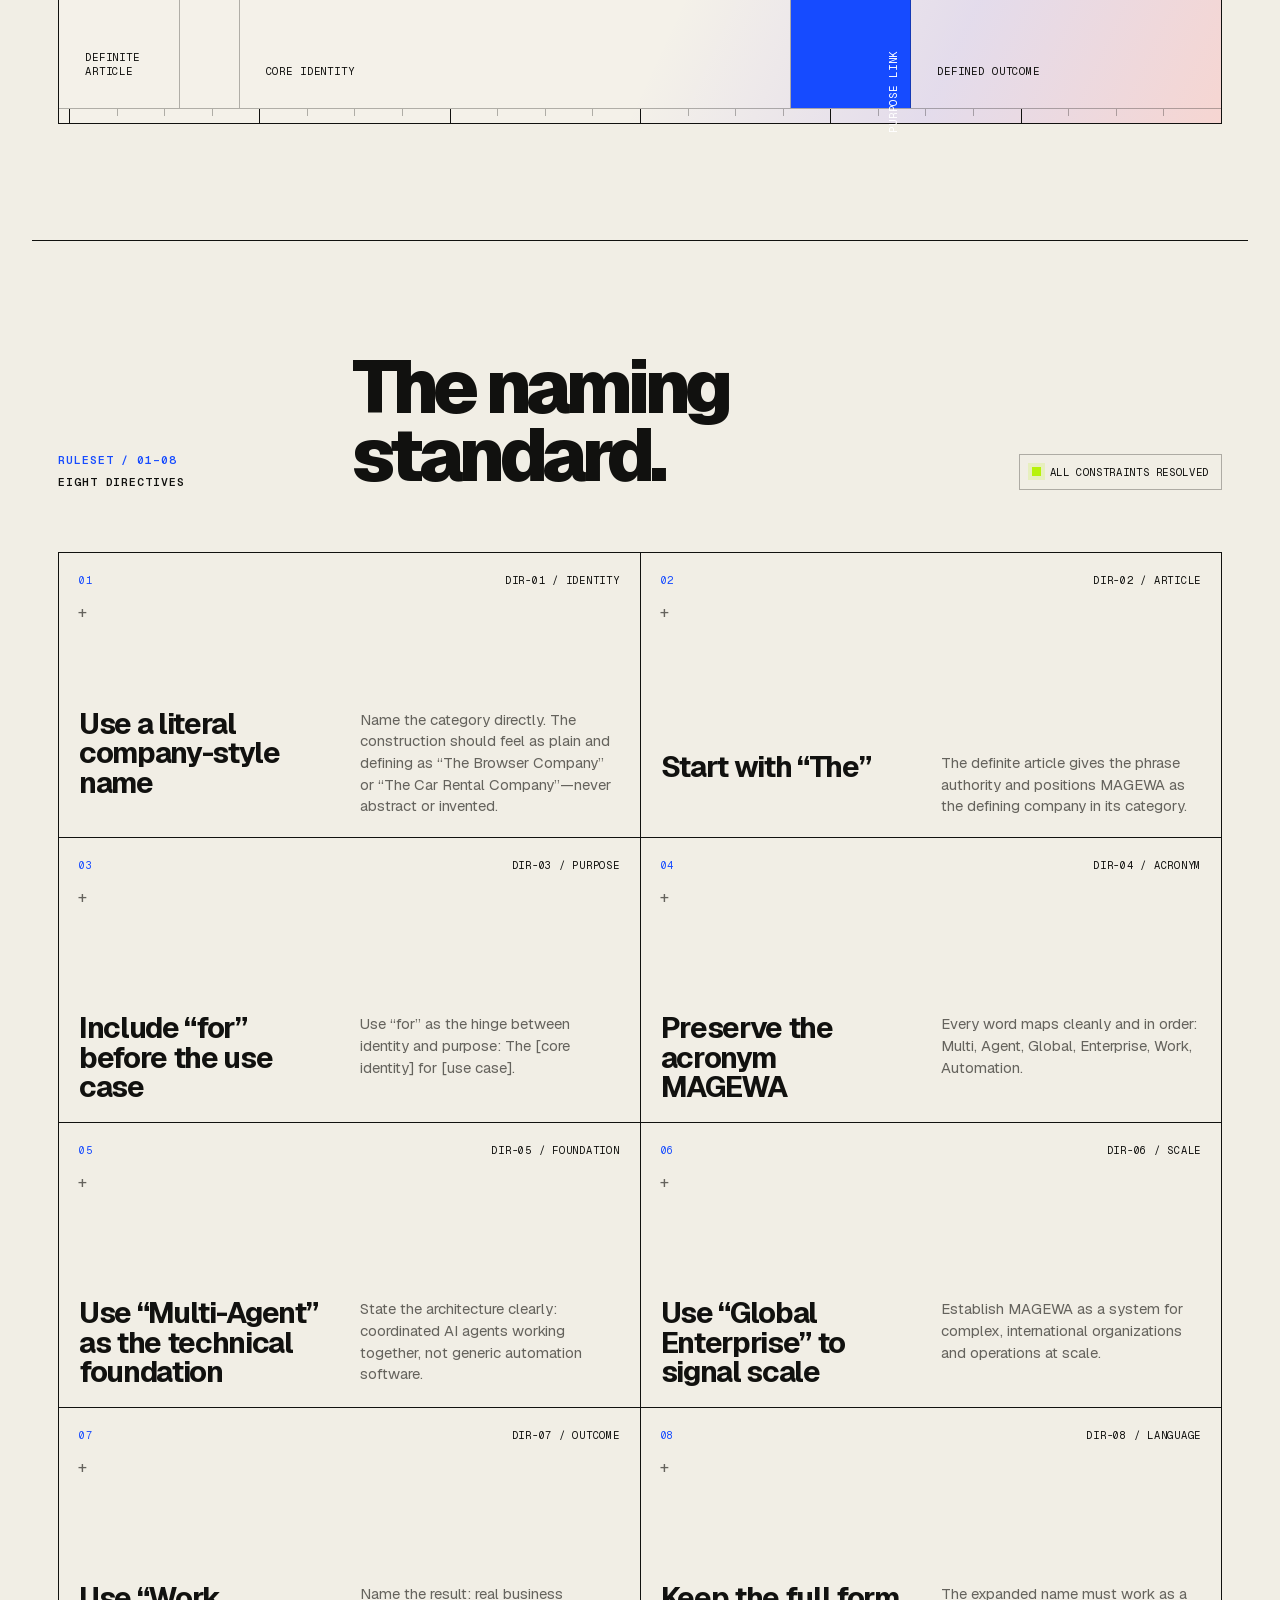
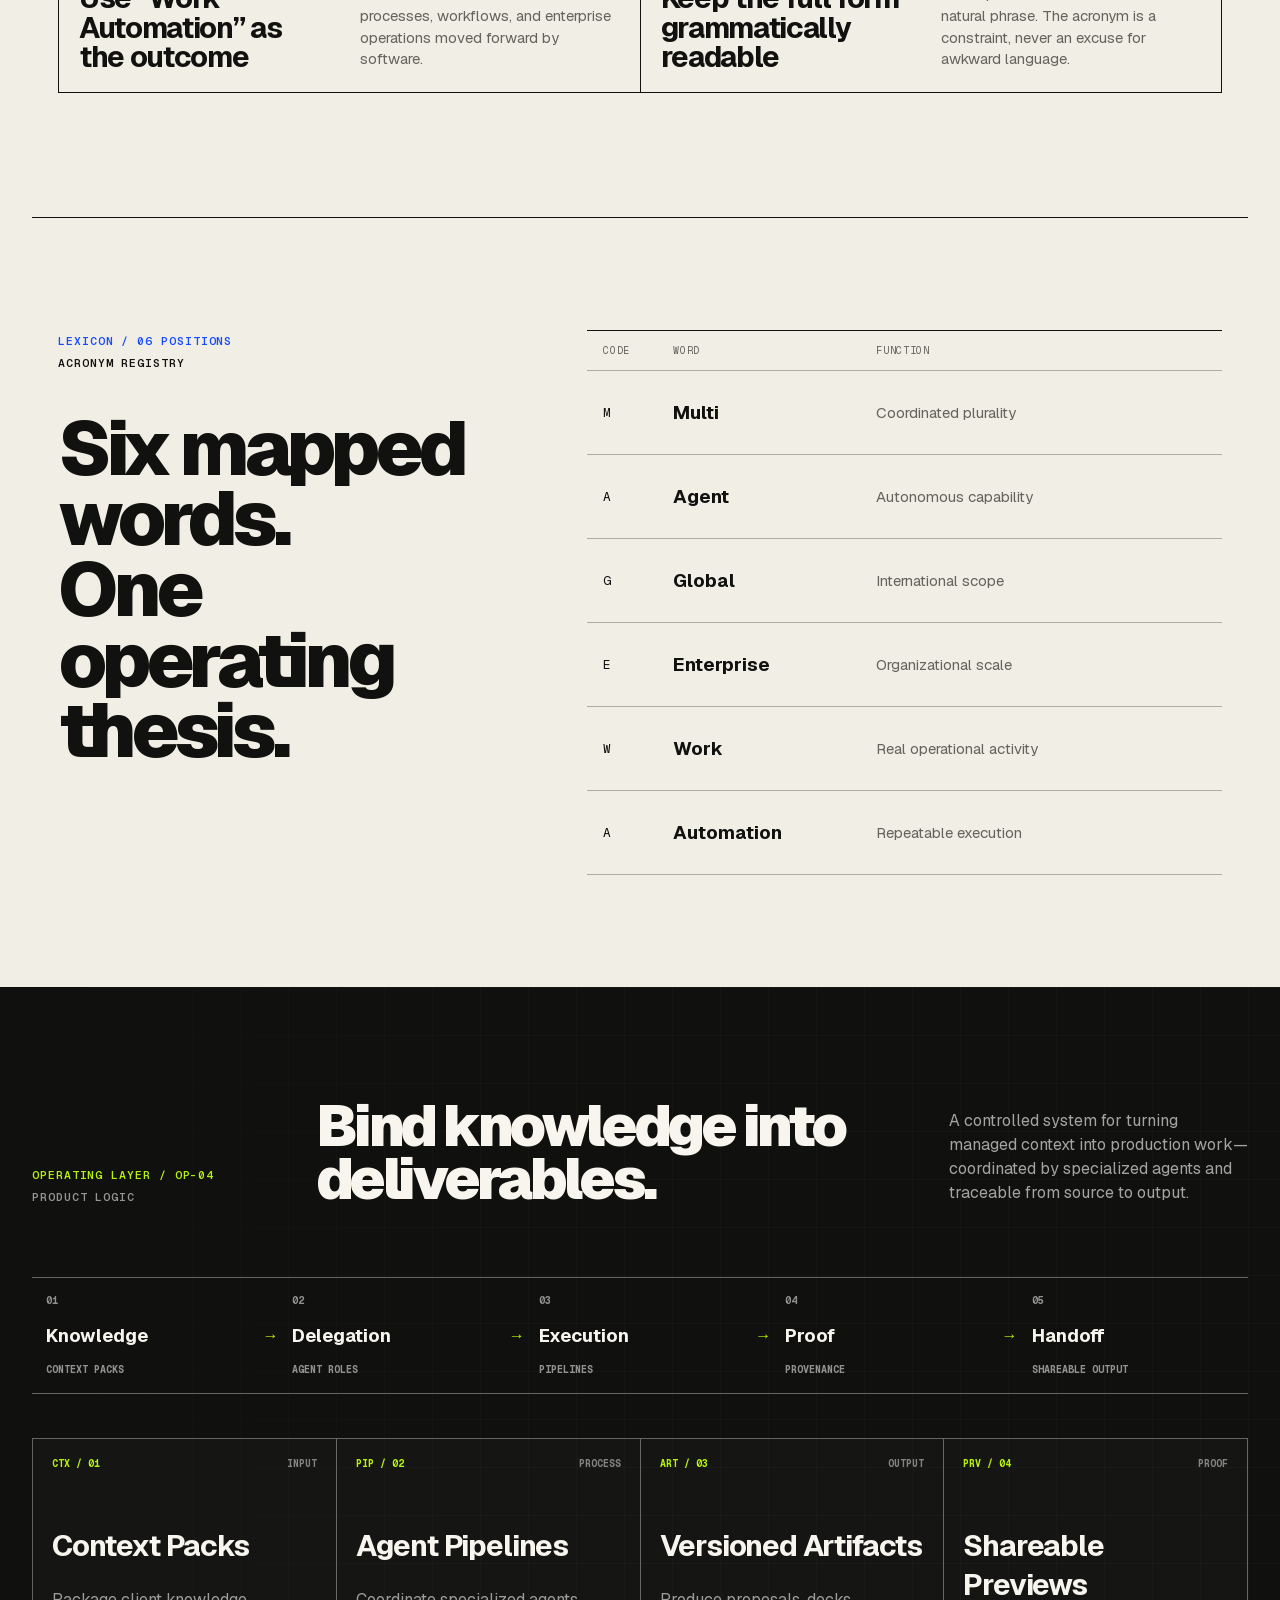
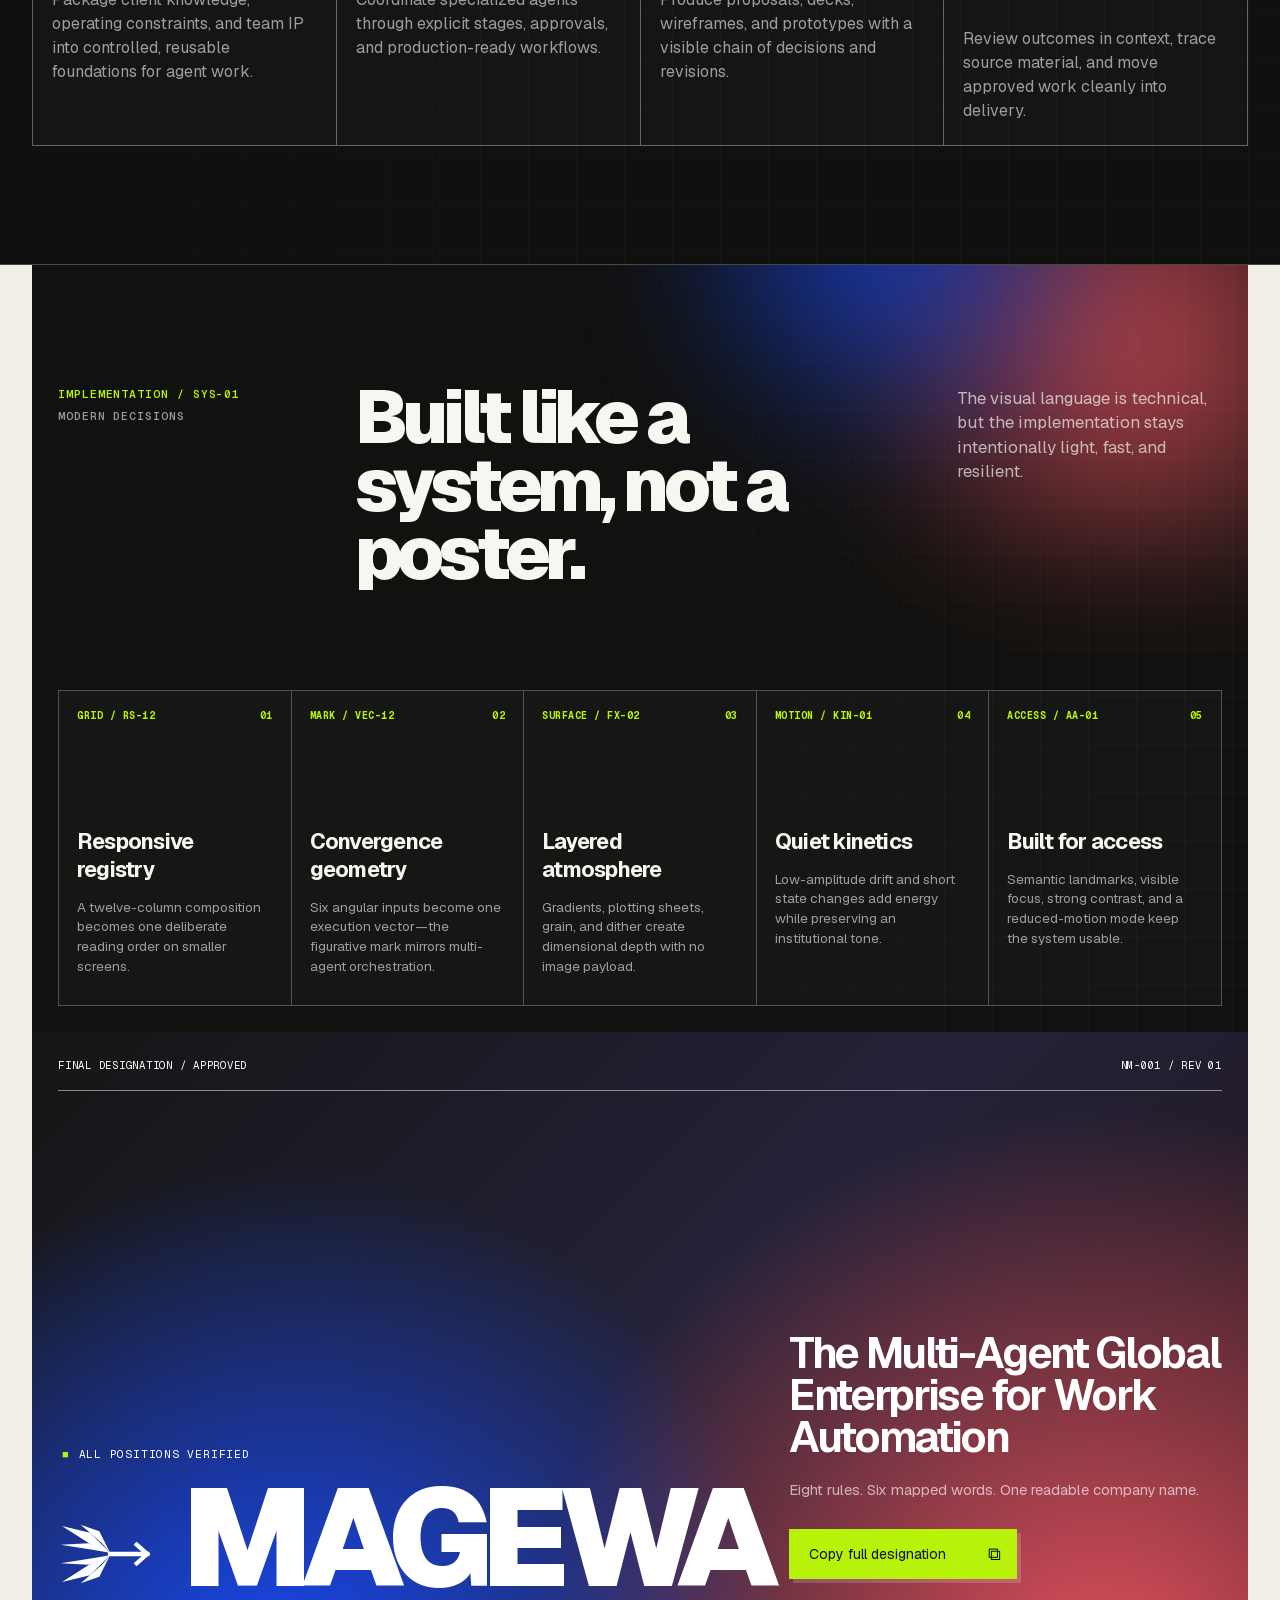
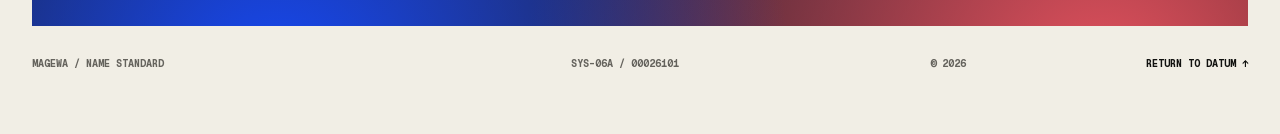
==== commit 41a740f4: "Restore first-version visual fidelity" ====
--- a/index.html
+++ b/index.html
@@ -9,6 +9,20 @@
     />
     <meta name="theme-color" content="#f1eee5" />
     <title>MAGEWA — Naming Standard</title>
+    <link
+      rel="preload"
+      href="./fonts/geist-latin.woff2"
+      as="font"
+      type="font/woff2"
+      crossorigin
+    />
+    <link
+      rel="preload"
+      href="./fonts/geist-mono-latin.woff2"
+      as="font"
+      type="font/woff2"
+      crossorigin
+    />
     <link rel="stylesheet" href="./styles.css" />
     <script src="./script.js" defer></script>
   </head>
@@ -153,7 +167,7 @@
                   <span aria-hidden="true">↘</span>
                 </a>
                 <a class="text-link" href="#anatomy">
-                  Decode MAGEWA <span aria-hidden="true">→</span>
+                  See the acronym <span aria-hidden="true">→</span>
                 </a>
               </div>
             </div>
--- a/styles.css
+++ b/styles.css
@@ -1,17 +1,33 @@
+@font-face {
+  font-family: "Geist";
+  font-style: normal;
+  font-weight: 100 900;
+  font-display: swap;
+  src: url("./fonts/geist-latin.woff2") format("woff2");
+}
+
+@font-face {
+  font-family: "Geist Mono";
+  font-style: normal;
+  font-weight: 100 900;
+  font-display: swap;
+  src: url("./fonts/geist-mono-latin.woff2") format("woff2");
+}
+
 :root {
   --paper: #f1eee5;
-  --paper-bright: #faf8f2;
-  --ink: #10110f;
-  --muted: #68665f;
-  --line: rgb(16 17 15 / 28%);
-  --line-soft: rgb(16 17 15 / 12%);
+  --paper-bright: #f8f6f0;
+  --ink: #11110f;
+  --muted: #65635d;
+  --line: rgb(17 17 15 / 30%);
+  --line-soft: rgb(17 17 15 / 12%);
   --blue: #164bff;
-  --violet: #7650ff;
-  --pink: #f65ca5;
-  --orange: #ff5a3c;
-  --lime: #b9f20b;
-  --sans: "Arial Narrow", "Helvetica Neue", Helvetica, Arial, sans-serif;
-  --mono: "SFMono-Regular", Consolas, "Liberation Mono", monospace;
+  --violet: #6d43ff;
+  --pink: #ff5a67;
+  --orange: #ff5a67;
+  --lime: #b7f20a;
+  --sans: "Geist", "Helvetica Neue", Helvetica, Arial, sans-serif;
+  --mono: "Geist Mono", "SFMono-Regular", Consolas, monospace;
 }
 
 *,
@@ -29,6 +45,8 @@
   color: var(--ink);
   background: var(--paper);
   font-family: var(--sans);
+  -webkit-font-smoothing: antialiased;
+  -moz-osx-font-smoothing: grayscale;
   text-rendering: optimizeLegibility;
 }
 
@@ -38,8 +56,8 @@
   inset: 0;
   pointer-events: none;
   content: "";
-  opacity: 0.1;
-  background-image: url("data:image/svg+xml,%3Csvg viewBox='0 0 180 180' xmlns='http://www.w3.org/2000/svg'%3E%3Cfilter id='n'%3E%3CfeTurbulence type='fractalNoise' baseFrequency='.76' numOctaves='4' stitchTiles='stitch'/%3E%3C/filter%3E%3Crect width='100%25' height='100%25' filter='url(%23n)' opacity='.22'/%3E%3C/svg%3E");
+  opacity: 0.11;
+  background-image: url("data:image/svg+xml,%3Csvg viewBox='0 0 180 180' xmlns='http://www.w3.org/2000/svg'%3E%3Cfilter id='n'%3E%3CfeTurbulence type='fractalNoise' baseFrequency='.82' numOctaves='4' stitchTiles='stitch'/%3E%3C/filter%3E%3Crect width='100%25' height='100%25' filter='url(%23n)' opacity='.22'/%3E%3C/svg%3E");
   mix-blend-mode: multiply;
 }
 
@@ -94,6 +112,7 @@
 
 .site-shell {
   width: min(100%, 1600px);
+  min-height: 100vh;
   margin: 0 auto;
   padding: 0 32px 32px;
   overflow: clip;
@@ -117,10 +136,10 @@
 }
 
 .wordmark {
-  font-size: clamp(1.8rem, 2.4vw, 2.55rem);
-  font-weight: 950;
-  letter-spacing: -0.07em;
-  line-height: 0.8;
+  font-size: clamp(1.75rem, 2.4vw, 2.45rem);
+  font-weight: 900;
+  letter-spacing: -0.055em;
+  line-height: 1;
 }
 
 .brand-symbol {
@@ -145,19 +164,19 @@
   display: flex;
   align-items: center;
   justify-content: center;
-  gap: clamp(1.3rem, 3.7vw, 4rem);
-  font-size: 0.92rem;
+  gap: clamp(2rem, 5vw, 5.5rem);
+  font-size: 1rem;
 }
 
 .site-header nav a {
   position: relative;
-  padding: 14px 0;
+  padding: 12px 0;
 }
 
 .site-header nav a::after {
   position: absolute;
   right: 0;
-  bottom: 7px;
+  bottom: 5px;
   left: 0;
   height: 1px;
   content: "";
@@ -191,7 +210,7 @@
 
 .hero {
   position: relative;
-  min-height: 670px;
+  min-height: 607px;
   isolation: isolate;
 }
 
@@ -200,18 +219,18 @@
   z-index: -2;
   inset: 0;
   content: "";
-  opacity: 0.48;
+  opacity: 0.42;
   background-image:
     linear-gradient(var(--line-soft) 1px, transparent 1px),
     linear-gradient(90deg, var(--line-soft) 1px, transparent 1px);
   background-size: 48px 48px;
-  mask-image: linear-gradient(90deg, transparent 10%, #000 48%, #000);
+  mask-image: linear-gradient(90deg, transparent 18%, #000 50%, #000);
 }
 
 .hero-content {
   position: relative;
   z-index: 5;
-  padding: 56px 0 58px 26px;
+  padding: 50px 0 42px 26px;
 }
 
 .eyebrow,
@@ -235,11 +254,11 @@
 .eyebrow {
   display: flex;
   gap: 20px;
-  margin: 0 0 18px;
+  margin: 0 0 17px;
   color: var(--blue);
-  font-size: 0.78rem;
-  font-weight: 700;
-  letter-spacing: 0.06em;
+  font-size: 0.82rem;
+  font-weight: 600;
+  letter-spacing: 0.05em;
   text-transform: uppercase;
 }
 
@@ -248,24 +267,24 @@
 }
 
 .hero h1 {
-  max-width: 1060px;
+  max-width: 1030px;
   margin: 0;
-  font-size: clamp(4.3rem, 7.1vw, 7.4rem);
-  font-weight: 950;
-  letter-spacing: -0.072em;
+  font-size: clamp(4.8rem, 7.05vw, 7.25rem);
+  font-weight: 900;
+  letter-spacing: -0.068em;
   line-height: 0.86;
 }
 
 .hero h1 em {
-  color: var(--blue);
+  color: inherit;
   font-style: normal;
 }
 
 .hero-marker {
   display: flex;
-  width: min(390px, 31vw);
+  width: min(385px, 31vw);
   align-items: center;
-  margin: 30px 0 27px 4px;
+  margin: 28px 0 27px 4px;
 }
 
 .hero-marker::before {
@@ -289,34 +308,34 @@
 
 .hero-intro > p {
   margin: 0;
-  font-size: clamp(1.15rem, 1.55vw, 1.5rem);
+  font-size: 1.45rem;
   letter-spacing: -0.025em;
   line-height: 1.14;
 }
 
 .hero-actions {
   display: flex;
-  margin-top: 24px;
+  margin-top: 20px;
   align-items: center;
   gap: 32px;
 }
 
 .button {
   display: inline-flex;
-  min-height: 50px;
+  min-height: 48px;
   align-items: center;
   justify-content: space-between;
   gap: 28px;
   padding: 0 18px 0 22px;
-  font-weight: 700;
+  font-size: 0.98rem;
   transition: transform 180ms ease, background-color 180ms ease;
 }
 
 .button-primary {
-  min-width: 205px;
+  min-width: 195px;
   color: #fff;
   background: var(--blue);
-  box-shadow: 5px 5px 0 rgb(16 17 15 / 13%);
+  box-shadow: 4px 4px 0 rgb(17 17 15 / 13%);
 }
 
 .button-primary:hover {
@@ -326,20 +345,24 @@
 
 .button-primary span {
   color: var(--lime);
-  font-size: 1.2rem;
+  transition: transform 180ms ease;
+}
+
+.button-primary:hover span {
+  transform: translate(2px, 2px);
 }
 
 .text-link {
+  position: relative;
   display: inline-flex;
   align-items: center;
-  gap: 28px;
+  gap: 34px;
   padding: 12px 0 8px;
   border-bottom: 1px solid var(--ink);
-  font-weight: 650;
 }
 
 .text-link span {
-  font-size: 1.6rem;
+  font-size: 1.75rem;
   font-weight: 300;
   line-height: 0;
   transition: transform 180ms ease;
@@ -361,27 +384,26 @@
 
 .spectral-fog {
   position: absolute;
-  right: -5%;
-  bottom: -9%;
-  width: 93%;
-  height: 88%;
-  opacity: 0.69;
+  right: -11%;
+  bottom: -10%;
+  width: 94%;
+  height: 84%;
+  opacity: 0.58;
   background:
-    radial-gradient(circle at 77% 73%, rgb(255 90 60 / 87%), transparent 35%),
-    radial-gradient(circle at 53% 59%, rgb(246 92 165 / 81%), transparent 43%),
-    radial-gradient(circle at 41% 39%, rgb(118 80 255 / 86%), transparent 44%),
-    radial-gradient(circle at 80% 18%, rgb(22 75 255 / 86%), transparent 40%);
-  filter: blur(33px) saturate(1.08);
-  mask-image: radial-gradient(ellipse at 62% 56%, #000 25%, transparent 72%);
-  animation: fog-drift 18s ease-in-out infinite alternate;
+    radial-gradient(circle at 72% 65%, rgb(255 90 103 / 92%), transparent 35%),
+    radial-gradient(circle at 45% 48%, rgb(109 67 255 / 88%), transparent 46%),
+    radial-gradient(circle at 80% 12%, rgb(22 75 255 / 86%), transparent 41%);
+  filter: blur(27px) saturate(1.08);
+  mask-image: radial-gradient(ellipse at 62% 54%, #000 22%, transparent 72%);
+  animation: fog-drift 12s ease-in-out infinite alternate;
 }
 
 .spectral-fog::after {
   position: absolute;
-  inset: 5% 0 0 20%;
+  inset: 3% 0 0 20%;
   content: "";
   opacity: 0.2;
-  background-image: radial-gradient(rgb(16 17 15 / 80%) 0.7px, transparent 0.9px);
+  background-image: radial-gradient(rgb(17 17 15 / 65%) 0.8px, transparent 0.9px);
   background-size: 4px 4px;
   mask-image: linear-gradient(135deg, transparent, #000, transparent);
   mix-blend-mode: multiply;
@@ -556,21 +578,41 @@
 }
 
 .acronym-register {
+  position: relative;
+  z-index: 5;
   display: grid;
-  border-top: 1px solid var(--ink);
-  border-left: 1px solid var(--ink);
-  grid-template-columns: repeat(6, 1fr);
+  grid-template-columns: repeat(6, minmax(0, 1fr));
+  border-top: 1px solid var(--line);
+  border-right: 1px solid var(--line);
+  border-bottom: 1px solid var(--line);
+  background: rgb(241 238 229 / 68%);
+}
+
+.acronym-register::after {
+  position: absolute;
+  z-index: -1;
+  right: 0;
+  bottom: 0;
+  width: 45%;
+  height: 100%;
+  content: "";
+  opacity: 0.52;
+  background: linear-gradient(
+    110deg,
+    transparent,
+    rgb(109 67 255 / 25%),
+    rgb(255 90 103 / 55%)
+  );
+  filter: saturate(1.2);
 }
 
 .acronym-cell {
   position: relative;
-  min-height: 212px;
-  padding: 16px 17px 18px;
+  min-height: 172px;
+  padding: 14px 18px 16px;
   overflow: hidden;
-  border-right: 1px solid var(--ink);
-  border-bottom: 1px solid var(--ink);
-  background: rgb(250 248 242 / 23%);
-  transition: color 200ms ease, background-color 200ms ease;
+  border-left: 1px solid var(--line);
+  transition: color 220ms ease, background-color 220ms ease;
 }
 
 .acronym-cell:hover {
@@ -581,36 +623,33 @@
 .cell-meta {
   display: flex;
   justify-content: space-between;
-  color: var(--muted);
-  font-size: 0.65rem;
+  font-size: 0.72rem;
+  letter-spacing: 0.06em;
 }
 
 .cell-meta i {
-  width: 8px;
-  height: 8px;
-  border: 1px solid currentColor;
-}
-
-.acronym-cell:hover .cell-meta {
-  color: var(--lime);
+  width: 13px;
+  height: 13px;
+  background: var(--lime);
+  transition: transform 220ms ease;
+}
+
+.acronym-cell:hover .cell-meta i {
+  transform: translate(-3px, 3px) rotate(90deg);
 }
 
 .acronym-cell strong {
   display: block;
-  margin-top: 23px;
-  font-size: clamp(4.3rem, 6vw, 6.5rem);
-  letter-spacing: -0.08em;
-  line-height: 0.75;
+  margin-top: 12px;
+  font-size: clamp(3.7rem, 5.4vw, 5.7rem);
+  font-weight: 900;
+  letter-spacing: -0.07em;
+  line-height: 0.84;
 }
 
 .acronym-cell p {
-  position: absolute;
-  right: 17px;
-  bottom: 15px;
-  left: 17px;
-  margin: 0;
-  font-size: 1.08rem;
-  font-weight: 750;
+  margin: 13px 0 0;
+  font-size: 1.05rem;
 }
 
 .protocol-section,
@@ -623,29 +662,31 @@
 }
 
 .protocol-section {
-  padding: 124px 0 84px;
+  padding: 142px 26px 116px;
+  border-bottom: 1px solid var(--ink);
 }
 
 .section-heading {
   display: grid;
-  grid-template-columns: 2fr 3fr 1.7fr;
+  grid-template-columns: 1.1fr 2.1fr 1fr;
   gap: 32px;
-  align-items: end;
-  margin-bottom: 54px;
+  align-items: start;
 }
 
 .section-kicker {
-  margin: 0;
-  color: var(--muted);
-  font-size: 0.7rem;
-  font-weight: 700;
-  letter-spacing: 0.055em;
+  display: flex;
+  margin: 4px 0 0;
+  flex-direction: column;
+  gap: 7px;
+  color: var(--ink);
+  font-size: 0.72rem;
+  font-weight: 560;
+  letter-spacing: 0.08em;
+  line-height: 1.3;
   text-transform: uppercase;
 }
 
 .section-kicker span {
-  display: block;
-  margin-bottom: 8px;
   color: var(--blue);
 }
 
@@ -660,8 +701,15 @@
 .section-heading h2,
 .rules-header h2,
 .lexicon-title h2,
-.operations-heading h2,
 .systems-intro h2 {
+  margin: 0;
+  font-size: clamp(3.4rem, 5.8vw, 6rem);
+  font-weight: 850;
+  letter-spacing: -0.065em;
+  line-height: 0.92;
+}
+
+.operations-heading h2 {
   margin: 0;
   font-size: clamp(2.5rem, 4.5vw, 5rem);
   font-weight: 900;
@@ -671,77 +719,102 @@
 
 .section-summary {
   max-width: 340px;
-  margin: 0 0 5px;
-  color: var(--muted);
-  font-size: 1.03rem;
+  margin: 3px 0 0;
+  font-size: 1.08rem;
+  letter-spacing: -0.02em;
   line-height: 1.45;
 }
 
 .formula-board {
   position: relative;
-  padding: 21px 22px 27px;
+  margin-top: 84px;
   border: 1px solid var(--ink);
   background:
-    linear-gradient(90deg, transparent 49.9%, var(--line-soft) 50%, transparent 50.1%),
-    var(--paper-bright);
-  box-shadow: 10px 10px 0 rgb(16 17 15 / 7%);
+    linear-gradient(
+      115deg,
+      transparent 55%,
+      rgb(109 67 255 / 12%),
+      rgb(255 90 103 / 18%)
+    ),
+    rgb(248 246 240 / 34%);
 }
 
 .formula-meta {
   display: flex;
+  min-height: 44px;
+  align-items: center;
   justify-content: space-between;
-  padding-bottom: 14px;
-  border-bottom: 1px solid var(--ink);
-  color: var(--muted);
-  font-size: 0.65rem;
-  font-weight: 700;
+  gap: 20px;
+  padding: 0 15px;
+  border-bottom: 1px solid var(--line);
+  font-size: 0.66rem;
+  letter-spacing: 0.07em;
+}
+
+.formula-meta span:last-child {
+  color: var(--blue);
 }
 
 .formula {
   display: grid;
-  min-height: 265px;
-  align-items: stretch;
-  grid-template-columns: 1fr 55px 3.2fr 0.8fr 2fr;
-}
-
-.formula-unit {
+  min-height: 295px;
+  grid-template-columns: 0.7fr auto 3.2fr 0.7fr 1.8fr;
+}
+
+.formula-unit,
+.formula-plus {
+  position: relative;
   display: flex;
   min-width: 0;
-  padding: 34px 18px 24px;
+  padding: 38px 26px 30px;
   flex-direction: column;
   justify-content: space-between;
   border-right: 1px solid var(--line);
 }
 
 .formula-unit strong {
-  font-size: clamp(1.8rem, 3.25vw, 4rem);
-  font-weight: 900;
+  font-size: clamp(2.2rem, 4.2vw, 4.6rem);
+  font-weight: 820;
   letter-spacing: -0.06em;
-  line-height: 0.92;
+  line-height: 0.95;
 }
 
 .formula-unit small {
+  font-family: var(--mono);
+  font-size: 0.67rem;
+  letter-spacing: 0.08em;
+  text-transform: uppercase;
+}
+
+.formula-plus {
+  min-width: 60px;
+  align-items: center;
+  justify-content: center;
+  padding: 0;
   color: var(--muted);
-  font: 700 0.63rem/1 var(--mono);
-  letter-spacing: 0.04em;
-  text-transform: uppercase;
-}
-
-.formula-plus {
-  display: grid;
-  border-right: 1px solid var(--line);
-  color: var(--blue);
-  font: 300 2rem/1 var(--mono);
-  place-items: center;
+  font-family: var(--mono);
+  font-size: 1.4rem;
 }
 
 .formula-hinge {
+  justify-content: center;
   color: #fff;
   background: var(--blue);
 }
 
+.formula-hinge strong {
+  font-family: Georgia, "Times New Roman", serif;
+  font-size: clamp(2rem, 3.3vw, 3.6rem);
+  font-style: italic;
+  font-weight: 400;
+}
+
 .formula-hinge small {
-  color: var(--lime);
+  position: absolute;
+  right: -31px;
+  bottom: 16px;
+  width: 96px;
+  transform: rotate(-90deg);
 }
 
 .formula-outcome {
@@ -749,48 +822,46 @@
 }
 
 .formula-calibration {
-  position: absolute;
-  right: 22px;
-  bottom: -14px;
-  left: 22px;
-  display: flex;
-  height: 13px;
-  align-items: flex-end;
-  justify-content: space-between;
-  border-top: 1px solid var(--ink);
+  display: grid;
+  height: 15px;
+  padding: 0 10px;
+  border-top: 1px solid var(--line);
+  grid-template-columns: repeat(24, 1fr);
 }
 
 .formula-calibration i {
+  display: block;
   width: 1px;
-  height: 6px;
+  height: 7px;
+  background: var(--line);
+}
+
+.formula-calibration i:nth-child(4n + 1) {
+  height: 14px;
   background: var(--ink);
 }
 
-.formula-calibration i:nth-child(4n + 1) {
-  height: 12px;
-}
-
 .rules-section {
-  padding: 80px 0 120px;
+  padding: 112px 26px 124px;
 }
 
 .rules-header {
   display: grid;
-  grid-template-columns: 2fr 3fr 1.7fr;
+  grid-template-columns: 1fr 2.2fr 1fr;
   gap: 32px;
   align-items: end;
-  padding-bottom: 35px;
-  border-bottom: 1px solid var(--ink);
+  margin-bottom: 62px;
 }
 
 .rules-status {
   display: flex;
-  margin-bottom: 5px;
   align-items: center;
   justify-self: end;
-  gap: 10px;
-  color: var(--muted);
-  font-size: 0.68rem;
+  gap: 9px;
+  padding: 10px 12px;
+  border: 1px solid var(--line);
+  font-size: 0.67rem;
+  letter-spacing: 0.06em;
   text-transform: uppercase;
 }
 
@@ -804,78 +875,123 @@
 .rules-grid {
   display: grid;
   grid-template-columns: repeat(2, 1fr);
+  border-top: 1px solid var(--ink);
   border-left: 1px solid var(--ink);
 }
 
 .rule-card {
   position: relative;
   display: grid;
-  min-height: 250px;
-  padding: 23px 24px 25px;
-  grid-template-columns: 145px 1fr;
+  min-height: 285px;
+  padding: 20px;
+  overflow: hidden;
+  grid-template-rows: auto 1fr;
   border-right: 1px solid var(--ink);
   border-bottom: 1px solid var(--ink);
-  transition: background-color 180ms ease;
+  transition:
+    color 260ms ease,
+    background-color 260ms ease;
+}
+
+.rule-card::before {
+  position: absolute;
+  right: -24%;
+  bottom: -80%;
+  width: 70%;
+  height: 130%;
+  content: "";
+  opacity: 0;
+  background: radial-gradient(
+    circle,
+    rgb(255 90 103 / 80%),
+    rgb(109 67 255 / 55%),
+    transparent 67%
+  );
+  filter: blur(20px);
+  transition: opacity 260ms ease;
 }
 
 .rule-card:hover {
-  background: rgb(250 248 242 / 60%);
+  color: #fff;
+  background: var(--ink);
+}
+
+.rule-card:hover::before {
+  opacity: 0.7;
 }
 
 .rule-index {
+  position: relative;
+  z-index: 1;
   display: flex;
-  flex-direction: column;
-  color: var(--muted);
-  font-size: 0.64rem;
-  font-weight: 700;
-  gap: 9px;
+  justify-content: space-between;
+  gap: 20px;
+  font-size: 0.66rem;
+  letter-spacing: 0.07em;
 }
 
 .rule-index span:first-child {
   color: var(--blue);
-  font-size: 1.3rem;
+}
+
+.rule-card:hover .rule-index span:first-child {
+  color: var(--lime);
 }
 
 .rule-copy {
-  display: flex;
-  flex-direction: column;
-  justify-content: space-between;
+  position: relative;
+  z-index: 1;
+  display: grid;
+  align-self: end;
+  grid-template-columns: minmax(180px, 0.92fr) minmax(220px, 1fr);
+  gap: 42px;
 }
 
 .rule-copy h3 {
-  max-width: 470px;
   margin: 0;
-  font-size: clamp(1.65rem, 2.25vw, 2.55rem);
-  font-weight: 850;
+  font-size: clamp(1.55rem, 2.3vw, 2.35rem);
+  font-weight: 700;
   letter-spacing: -0.045em;
   line-height: 1;
 }
 
 .rule-copy p {
-  max-width: 535px;
-  margin: 40px 0 0;
+  max-width: 410px;
+  margin: 0;
   color: var(--muted);
-  line-height: 1.5;
+  font-size: 0.93rem;
+  line-height: 1.45;
+  transition: color 260ms ease;
+}
+
+.rule-card:hover .rule-copy p {
+  color: rgb(255 255 255 / 72%);
 }
 
 .rule-marker {
   position: absolute;
-  right: 10px;
-  bottom: 7px;
-  color: var(--blue);
-  font: 700 0.9rem/1 var(--mono);
+  z-index: 1;
+  top: 49px;
+  left: 19px;
+  color: var(--muted);
+  font-family: var(--mono);
 }
 
 .lexicon-section {
   display: grid;
-  padding: 110px 0 130px;
-  grid-template-columns: 0.82fr 1.18fr;
-  gap: 8vw;
+  padding: 112px 26px;
+  grid-template-columns: 1fr 1.4fr;
+  gap: 76px;
   border-top: 1px solid var(--ink);
 }
 
+.lexicon-title {
+  align-self: start;
+}
+
 .lexicon-title h2 {
-  margin-top: 36px;
+  margin-top: 42px;
+  font-size: clamp(3.6rem, 6vw, 6.5rem);
 }
 
 .lexicon-table {
@@ -884,31 +1000,45 @@
 
 .lexicon-row {
   display: grid;
-  min-height: 78px;
+  min-height: 84px;
   align-items: center;
-  grid-template-columns: 0.55fr 1.25fr 2fr;
+  padding: 0 16px;
+  grid-template-columns: 70px minmax(120px, 0.8fr) 1.3fr;
   border-bottom: 1px solid var(--line);
+  transition:
+    color 180ms ease,
+    background-color 180ms ease;
+}
+
+.lexicon-row:not(.lexicon-row-head):hover {
+  color: #fff;
+  background: var(--blue);
 }
 
 .lexicon-row > span:first-child {
-  color: var(--blue);
-  font: 800 1.2rem/1 var(--mono);
+  font-family: var(--mono);
+  font-size: 0.8rem;
 }
 
 .lexicon-row strong {
-  font-size: 1.45rem;
-  letter-spacing: -0.025em;
+  font-size: 1.18rem;
 }
 
 .lexicon-row > span:last-child {
   color: var(--muted);
+  font-size: 0.94rem;
+  transition: color 180ms ease;
+}
+
+.lexicon-row:hover > span:last-child {
+  color: rgb(255 255 255 / 78%);
 }
 
 .lexicon-row-head {
-  min-height: 38px;
+  min-height: 40px;
   color: var(--muted);
   font-size: 0.63rem;
-  font-weight: 700;
+  letter-spacing: 0.07em;
   text-transform: uppercase;
 }
 
@@ -1029,6 +1159,12 @@
   color: var(--lime);
 }
 
+.decision-code {
+  color: var(--lime);
+  font-size: 0.63rem;
+  letter-spacing: 0.05em;
+}
+
 .capability-card h3 {
   margin: 56px 0 0;
   font-size: 1.85rem;
@@ -1042,9 +1178,12 @@
 }
 
 .systems-section {
-  min-height: 720px;
-  padding-top: 120px;
-  background: #151517;
+  min-height: 0;
+  margin-right: 0;
+  margin-left: 0;
+  padding: 118px 26px 26px;
+  color: var(--paper-bright);
+  background: var(--ink);
   isolation: isolate;
 }
 
@@ -1053,176 +1192,188 @@
   z-index: -1;
   inset: 0;
   content: "";
-  opacity: 0.18;
+  z-index: -2;
+  opacity: 0.2;
   background-image:
     linear-gradient(rgb(255 255 255 / 14%) 1px, transparent 1px),
     linear-gradient(90deg, rgb(255 255 255 / 14%) 1px, transparent 1px);
   background-size: 48px 48px;
+  mask-image: linear-gradient(90deg, transparent, #000);
 }
 
 .systems-glow {
   position: absolute;
   z-index: -1;
-  right: -9%;
-  bottom: -28%;
-  width: 78%;
-  aspect-ratio: 1.35;
-  opacity: 0.78;
+  top: -38%;
+  right: -7%;
+  width: 720px;
+  height: 600px;
+  opacity: 0.72;
   background:
-    radial-gradient(circle at 28% 34%, rgb(22 75 255 / 92%), transparent 39%),
-    radial-gradient(circle at 62% 46%, rgb(118 80 255 / 80%), transparent 42%),
-    radial-gradient(circle at 75% 74%, rgb(246 92 165 / 78%), transparent 43%),
-    radial-gradient(circle at 91% 82%, rgb(255 90 60 / 66%), transparent 38%);
-  filter: blur(55px) saturate(1.1);
+    radial-gradient(circle at 38% 44%, var(--blue), transparent 43%),
+    radial-gradient(circle at 72% 62%, var(--pink), transparent 47%);
+  filter: blur(58px);
 }
 
 .systems-intro {
   position: relative;
   z-index: 2;
   display: grid;
-  grid-template-columns: 1fr 2.4fr 1.2fr;
-  gap: 34px;
-  align-items: end;
+  margin-bottom: 102px;
+  grid-template-columns: 1fr 2.15fr 1fr;
+  gap: 32px;
 }
 
 .systems-intro > p:last-child {
-  margin: 0;
-  color: rgb(255 255 255 / 60%);
-  line-height: 1.5;
+  max-width: 320px;
+  margin: 3px 0 0;
+  color: rgb(255 255 255 / 66%);
+  font-size: 1.05rem;
+  line-height: 1.46;
 }
 
 .decisions-grid {
   position: relative;
   z-index: 2;
   display: grid;
-  margin-top: 75px;
   grid-template-columns: repeat(5, 1fr);
-  border-top: 1px solid rgb(255 255 255 / 35%);
-  border-left: 1px solid rgb(255 255 255 / 35%);
-  backdrop-filter: blur(12px);
+  border-top: 1px solid rgb(255 255 255 / 26%);
+  border-left: 1px solid rgb(255 255 255 / 26%);
 }
 
 .decision-card {
-  min-height: 310px;
-  padding: 18px 19px 24px;
-  border-right: 1px solid rgb(255 255 255 / 35%);
-  border-bottom: 1px solid rgb(255 255 255 / 35%);
-  background: rgb(16 17 15 / 29%);
+  min-height: 315px;
+  padding: 18px;
+  border-right: 1px solid rgb(255 255 255 / 26%);
+  border-bottom: 1px solid rgb(255 255 255 / 26%);
+  background: rgb(255 255 255 / 2%);
+  transition: background-color 180ms ease;
+}
+
+.decision-card:hover {
+  background: rgb(255 255 255 / 7%);
 }
 
 .decision-card h3 {
-  margin: 72px 0 0;
-  font-size: 1.55rem;
+  margin: 105px 0 15px;
+  font-size: 1.35rem;
   letter-spacing: -0.035em;
-  line-height: 1;
 }
 
 .decision-card p {
-  margin: 24px 0 0;
-  color: rgb(255 255 255 / 57%);
+  margin: 0;
+  color: rgb(255 255 255 / 58%);
+  font-size: 0.84rem;
   line-height: 1.48;
 }
 
 .ratification {
-  margin: 0 -32px;
-  padding: 0 32px;
+  margin: 0;
+  padding: 26px 26px 40px;
   color: #fff;
-  background: var(--blue);
+  background:
+    radial-gradient(circle at 20% 110%, rgb(22 75 255 / 95%), transparent 44%),
+    radial-gradient(circle at 88% 110%, rgb(255 90 103 / 88%), transparent 46%),
+    linear-gradient(135deg, #151515, #232239 52%, #231518);
 }
 
 .ratification-topline {
   display: flex;
-  min-height: 55px;
+  justify-content: space-between;
+  padding-bottom: 18px;
+  border-bottom: 1px solid rgb(255 255 255 / 50%);
+  font-size: 0.67rem;
+  letter-spacing: 0.07em;
+  text-transform: uppercase;
+}
+
+.ratification-layout {
+  display: grid;
+  min-height: 495px;
+  align-items: end;
+  grid-template-columns: 1.55fr 1fr;
+  gap: 60px;
+}
+
+.final-lockup {
+  min-width: 0;
+}
+
+.approval-label {
+  display: flex;
+  align-items: center;
+  gap: 9px;
+  margin: 0 0 28px 4px;
+  font-size: 0.7rem;
+  letter-spacing: 0.07em;
+  text-transform: uppercase;
+}
+
+.approval-label span {
+  color: var(--lime);
+}
+
+.final-mark-line {
+  display: flex;
+  min-width: 0;
+  align-items: flex-end;
+  gap: clamp(16px, 2.2vw, 34px);
+}
+
+.brand-symbol-final {
+  width: clamp(62px, 7.5vw, 112px);
+  flex: 0 0 auto;
+  fill: #fff;
+}
+
+.final-mark-line h2 {
+  margin: 0;
+  min-width: 0;
+  font-size: clamp(6.2rem, 10.8vw, 12rem);
+  font-weight: 900;
+  letter-spacing: -0.09em;
+  line-height: 0.7;
+  white-space: nowrap;
+}
+
+.final-name {
+  padding: 0 0 7px;
+}
+
+.final-name > p {
+  max-width: 630px;
+  margin: 0 0 21px;
+  font-size: clamp(2rem, 3.35vw, 3.8rem);
+  font-weight: 660;
+  letter-spacing: -0.055em;
+  line-height: 0.98;
+}
+
+.final-name > span {
+  display: block;
+  margin-bottom: 30px;
+  color: rgb(255 255 255 / 64%);
+  font-size: 0.93rem;
+}
+
+.copy-button {
+  display: inline-flex;
+  min-height: 50px;
   align-items: center;
   justify-content: space-between;
-  border-bottom: 1px solid rgb(255 255 255 / 55%);
-  color: rgb(255 255 255 / 72%);
-  font-size: 0.68rem;
-  font-weight: 700;
-  text-transform: uppercase;
-}
-
-.ratification-layout {
-  display: grid;
-  min-height: 490px;
-  align-items: stretch;
-  grid-template-columns: 1.25fr 0.75fr;
-}
-
-.final-lockup {
-  display: flex;
-  padding: 58px 44px 55px 0;
-  flex-direction: column;
-  justify-content: space-between;
-  border-right: 1px solid rgb(255 255 255 / 55%);
-}
-
-.approval-label {
-  margin: 0;
-  color: var(--lime);
-  font-size: 0.66rem;
-  font-weight: 700;
-  text-transform: uppercase;
-}
-
-.final-mark-line {
-  display: flex;
-  align-items: center;
-  gap: clamp(20px, 3vw, 46px);
-}
-
-.brand-symbol-final {
-  width: clamp(75px, 9vw, 135px);
-  flex: 0 0 auto;
-  fill: #fff;
-}
-
-.final-mark-line h2 {
-  margin: 0;
-  font-size: clamp(5rem, 10vw, 10.3rem);
-  font-weight: 950;
-  letter-spacing: -0.085em;
-  line-height: 0.75;
-}
-
-.final-name {
-  display: flex;
-  padding: 60px 0 55px 42px;
-  flex-direction: column;
-}
-
-.final-name > p {
-  max-width: 455px;
-  margin: 0;
-  font-size: clamp(2rem, 3.1vw, 3.35rem);
-  font-weight: 850;
-  letter-spacing: -0.05em;
-  line-height: 0.98;
-}
-
-.final-name > span {
-  max-width: 360px;
-  margin-top: 28px;
-  color: rgb(255 255 255 / 68%);
-  line-height: 1.5;
-}
-
-.copy-button {
-  display: inline-flex;
-  width: 100%;
-  min-height: 54px;
-  margin-top: auto;
-  align-items: center;
-  justify-content: space-between;
-  padding: 0 17px;
+  gap: 42px;
+  padding: 0 16px 0 20px;
   color: var(--ink);
   border: 0;
   border-radius: 0;
   background: var(--lime);
-  font: 800 0.78rem/1 var(--mono);
-  text-transform: uppercase;
+  font: inherit;
+  font-size: 0.88rem;
   cursor: pointer;
-  transition: background-color 180ms ease, transform 180ms ease;
+  box-shadow: 4px 4px 0 rgb(255 255 255 / 17%);
+  transition:
+    background-color 180ms ease,
+    transform 180ms ease;
 }
 
 .copy-button:hover {
@@ -1285,10 +1436,15 @@
 
 @media (max-width: 1180px) {
   .site-header {
-    grid-template-columns: 1fr auto;
+    grid-template-columns: auto 1fr;
   }
 
   .site-header nav {
+    justify-self: end;
+    gap: clamp(1.5rem, 3.4vw, 3.4rem);
+  }
+
+  .header-status {
     display: none;
   }
 
@@ -1317,11 +1473,17 @@
   }
 
   .formula {
-    grid-template-columns: 0.9fr 45px 2.4fr 0.75fr 1.8fr;
-  }
-
-  .rule-card {
-    grid-template-columns: 105px 1fr;
+    grid-template-columns: 0.7fr auto 2.4fr 0.7fr 1.5fr;
+  }
+
+  .rule-copy {
+    grid-template-columns: 1fr;
+    gap: 22px;
+  }
+
+  .lexicon-section {
+    grid-template-columns: 0.9fr 1.2fr;
+    gap: 45px;
   }
 
   .capability-grid {
@@ -1337,7 +1499,7 @@
   }
 
   .final-mark-line h2 {
-    font-size: clamp(4.2rem, 9vw, 7rem);
+    font-size: clamp(4.8rem, 9.5vw, 8rem);
   }
 }
 
@@ -1350,8 +1512,9 @@
     min-height: 72px;
   }
 
-  .header-status {
-    display: none;
+  .site-header nav {
+    gap: 16px;
+    font-size: 0.78rem;
   }
 
   .hero {
@@ -1392,11 +1555,44 @@
   }
 
   .acronym-register {
-    grid-template-columns: repeat(3, 1fr);
+    grid-template-columns: repeat(2, 1fr);
+  }
+
+  .acronym-register::after {
+    width: 100%;
+    height: 50%;
   }
 
   .acronym-cell {
-    min-height: 170px;
+    min-height: 132px;
+  }
+
+  .protocol-section,
+  .rules-section,
+  .lexicon-section,
+  .systems-section,
+  .ratification {
+    padding-right: 18px;
+    padding-left: 18px;
+  }
+
+  .protocol-section {
+    padding-top: 92px;
+    padding-bottom: 82px;
+  }
+
+  .rules-section {
+    padding-top: 82px;
+    padding-bottom: 94px;
+  }
+
+  .lexicon-section {
+    padding-top: 84px;
+    padding-bottom: 84px;
+  }
+
+  .systems-section {
+    padding-top: 84px;
   }
 
   .section-heading,
@@ -1423,24 +1619,40 @@
   }
 
   .formula-board {
-    padding: 16px;
+    margin-top: 58px;
+    padding: 0;
+  }
+
+  .formula-meta {
+    flex-wrap: wrap;
+    padding: 10px 12px;
   }
 
   .formula {
-    min-height: 0;
     grid-template-columns: 1fr;
   }
 
+  .formula-unit,
   .formula-plus {
-    min-height: 44px;
+    min-height: 126px;
+    padding: 22px 18px;
     border-right: 0;
     border-bottom: 1px solid var(--line);
   }
 
-  .formula-unit {
-    min-height: 155px;
-    border-right: 0;
-    border-bottom: 1px solid var(--line);
+  .formula-plus {
+    min-height: 46px;
+  }
+
+  .formula-hinge {
+    min-height: 112px;
+    align-items: flex-start;
+  }
+
+  .formula-hinge small {
+    position: static;
+    width: auto;
+    transform: none;
   }
 
   .formula-outcome {
@@ -1456,7 +1668,7 @@
   }
 
   .rule-card {
-    grid-template-columns: 82px 1fr;
+    min-height: 300px;
   }
 
   .lexicon-section {
@@ -1464,14 +1676,29 @@
     gap: 55px;
   }
 
-  .operations-section,
-  .systems-section {
+  .lexicon-row {
+    grid-template-columns: 42px minmax(100px, 0.8fr) 1.2fr;
+    padding: 0 8px;
+  }
+
+  .lexicon-row > span:last-child {
+    font-size: 0.78rem;
+  }
+
+  .operations-section {
     margin-right: -18px;
     margin-left: -18px;
     padding-right: 18px;
     padding-left: 18px;
   }
 
+  .systems-section {
+    margin-right: 0;
+    margin-left: 0;
+    padding-right: 18px;
+    padding-left: 18px;
+  }
+
   .pipeline-strip {
     grid-template-columns: 1fr;
   }
@@ -1490,26 +1717,28 @@
     grid-template-columns: repeat(2, 1fr);
   }
 
+  .systems-intro {
+    margin-bottom: 64px;
+  }
+
   .ratification {
-    margin: 0 -18px;
-    padding: 0 18px;
+    margin: 0;
+    padding: 20px 18px 40px;
   }
 
   .ratification-layout {
-    min-height: 0;
+    min-height: 610px;
+    align-content: end;
     grid-template-columns: 1fr;
-  }
-
-  .final-lockup {
-    min-height: 290px;
-    padding-right: 0;
-    border-right: 0;
-    border-bottom: 1px solid rgb(255 255 255 / 55%);
-  }
-
-  .final-name {
-    min-height: 360px;
-    padding-left: 0;
+    gap: 60px;
+  }
+
+  .final-mark-line h2 {
+    font-size: clamp(5.2rem, 15.5vw, 8.5rem);
+  }
+
+  .final-name > p {
+    font-size: clamp(2rem, 7vw, 3.2rem);
   }
 
   .site-footer {
@@ -1530,6 +1759,15 @@
 
   .wordmark {
     font-size: 1.75rem;
+  }
+
+  .site-header nav a:nth-child(2),
+  .site-header nav a:nth-child(3) {
+    display: none;
+  }
+
+  .site-header nav {
+    gap: 22px;
   }
 
   .hero {
@@ -1569,7 +1807,7 @@
   }
 
   .acronym-cell strong {
-    font-size: 4.7rem;
+    font-size: 3.7rem;
   }
 
   .protocol-section {
@@ -1585,19 +1823,21 @@
   }
 
   .rule-card {
-    min-height: 0;
+    min-height: 300px;
     padding: 20px;
-    grid-template-columns: 1fr;
-    gap: 34px;
   }
 
   .rule-copy p {
-    margin-top: 24px;
+    margin-top: 0;
   }
 
   .lexicon-row {
-    min-height: 70px;
-    grid-template-columns: 0.5fr 1fr 1.6fr;
+    grid-template-columns: 42px minmax(100px, 0.8fr) 1.2fr;
+    padding: 0 8px;
+  }
+
+  .lexicon-row > span:last-child {
+    font-size: 0.78rem;
   }
 
   .capability-grid,
@@ -1618,10 +1858,6 @@
     justify-content: flex-end;
   }
 
-  .final-lockup {
-    min-height: 240px;
-  }
-
   .final-mark-line {
     gap: 15px;
   }
@@ -1631,7 +1867,26 @@
   }
 
   .final-mark-line h2 {
-    font-size: clamp(3.6rem, 18vw, 5.2rem);
+    font-size: clamp(3.6rem, 15.5vw, 5.2rem);
+  }
+}
+
+@media (max-width: 430px) {
+  .ratification {
+    padding-right: 16px;
+    padding-left: 16px;
+  }
+
+  .brand-symbol-final {
+    width: 45px;
+  }
+
+  .final-mark-line {
+    gap: 10px;
+  }
+
+  .final-mark-line h2 {
+    font-size: clamp(2.8rem, 14.5vw, 4rem);
   }
 }
 
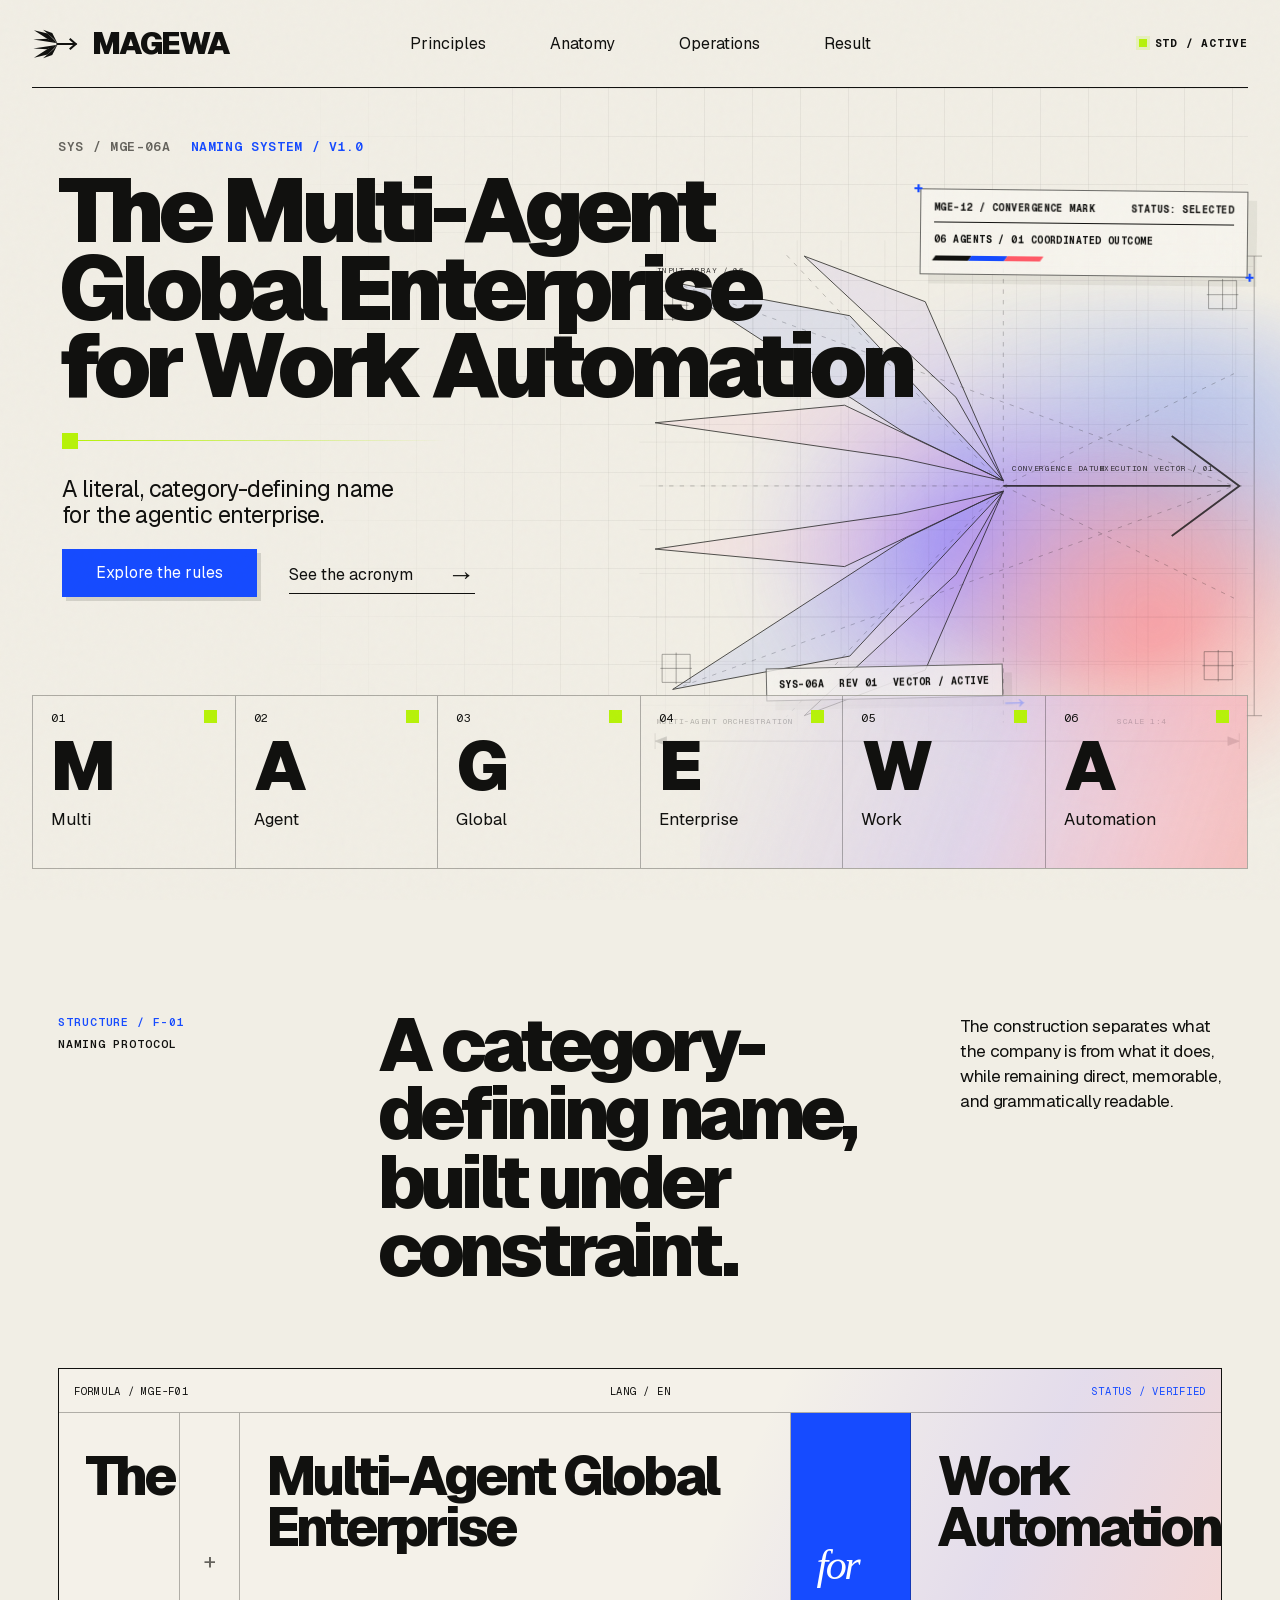
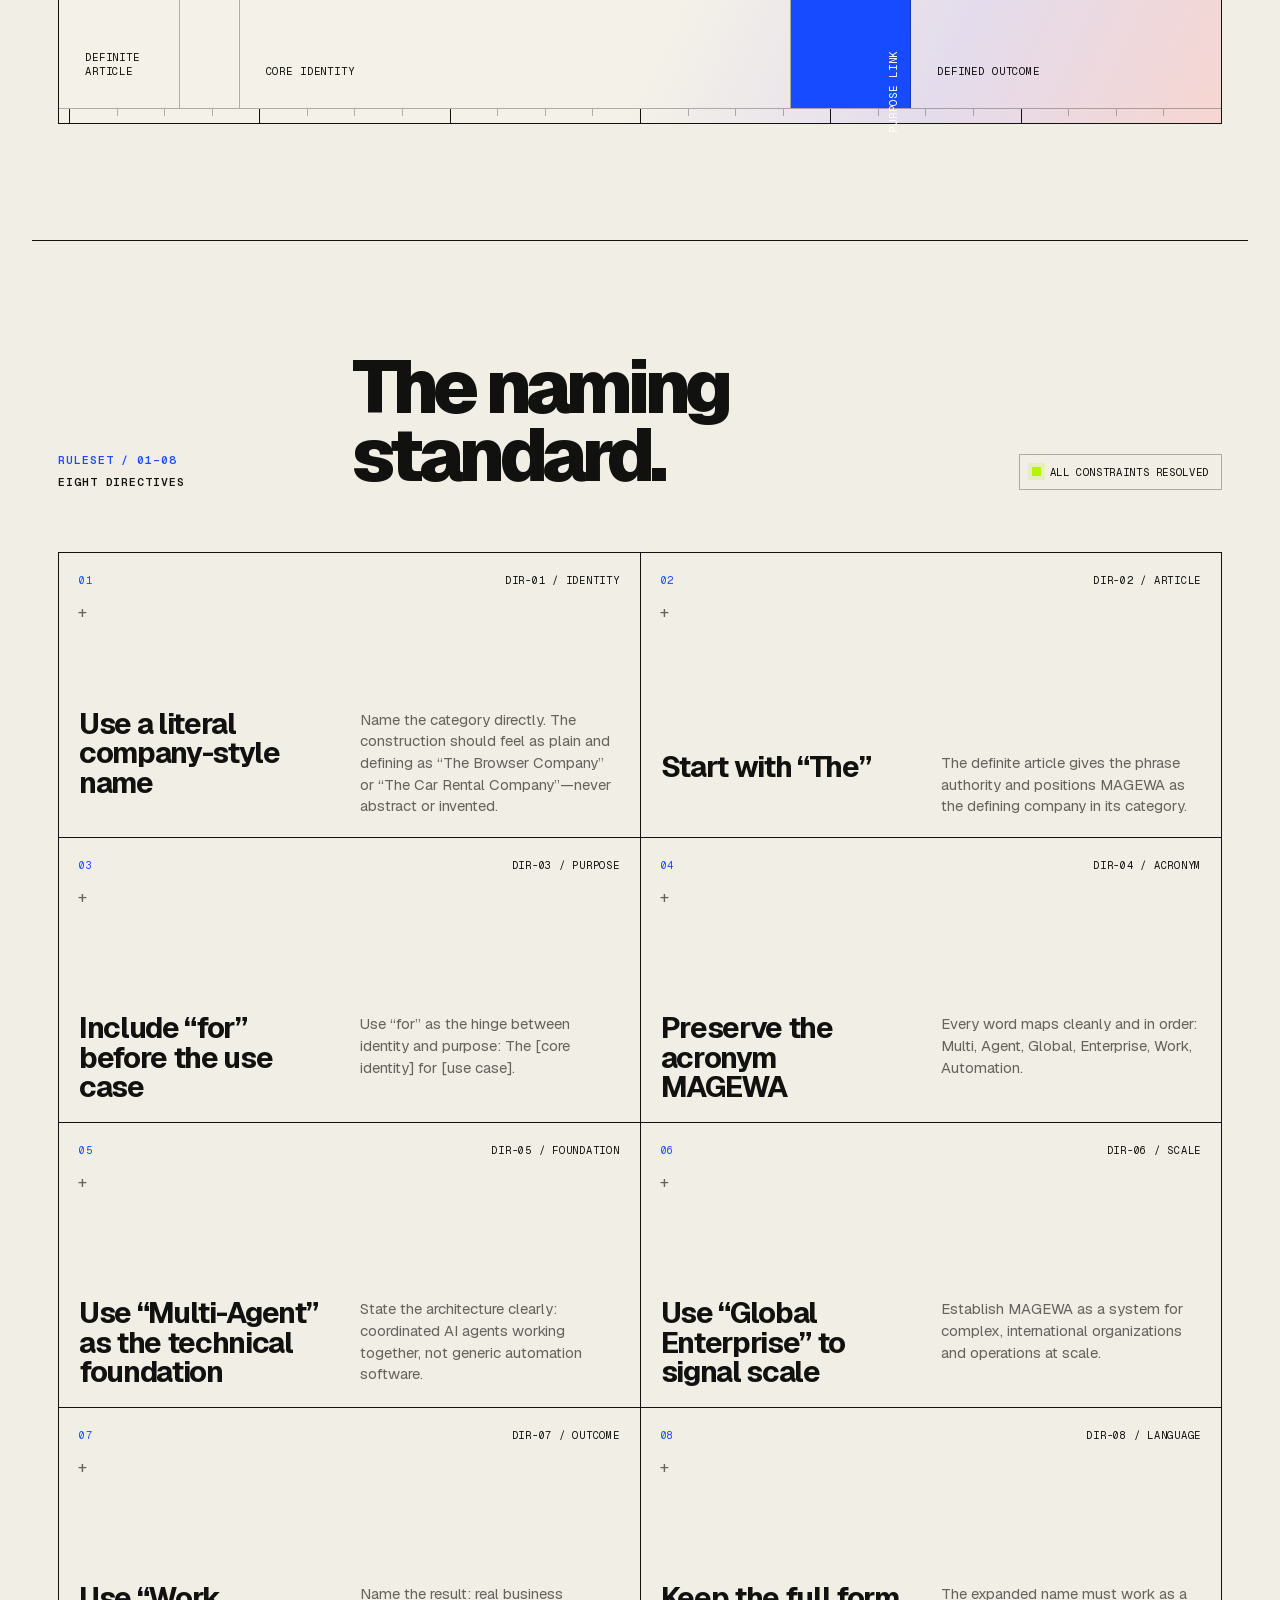
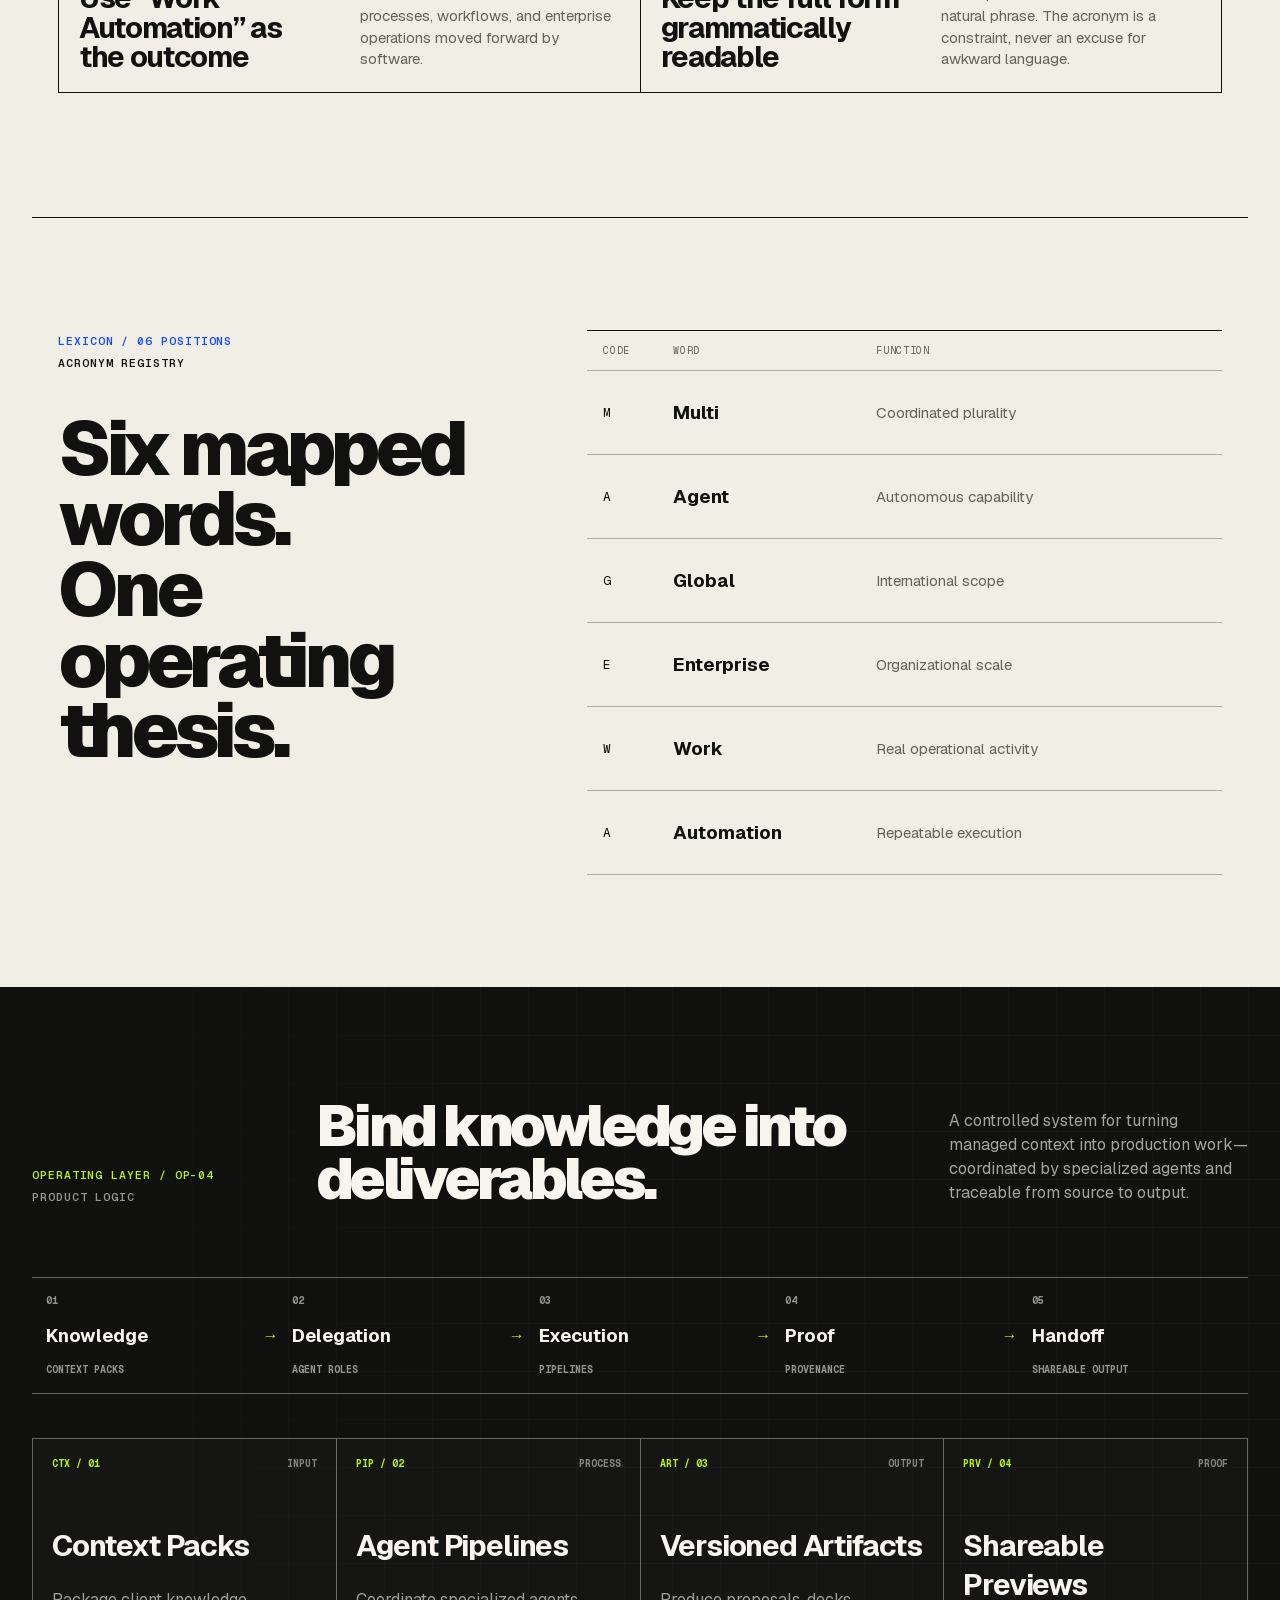
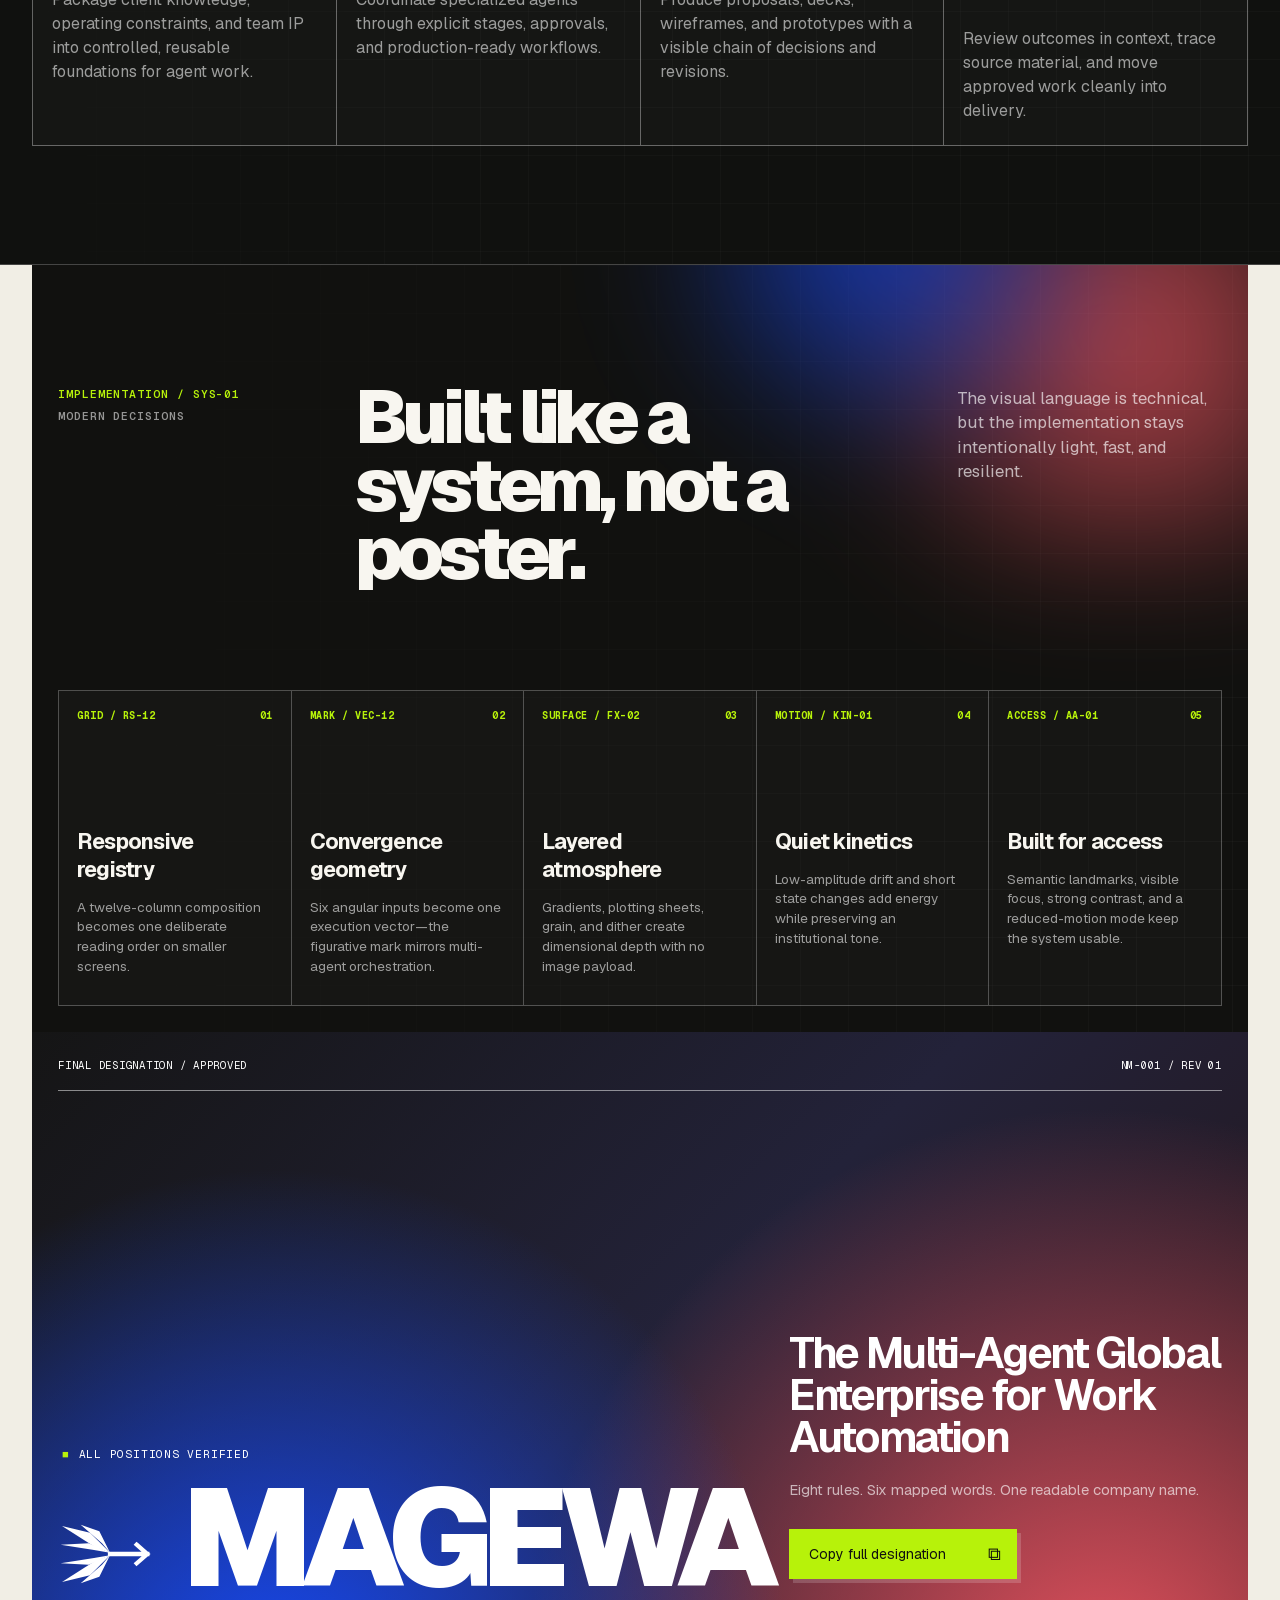
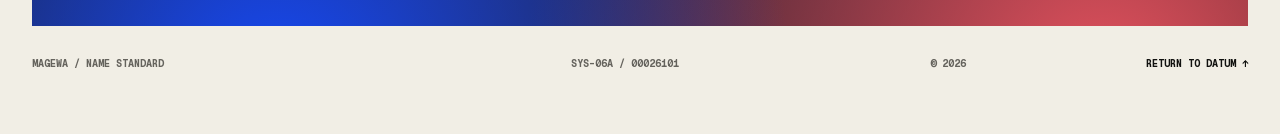
==== commit 7361d562: "Refine motion and mobile hero" ====
--- a/index.html
+++ b/index.html
@@ -164,7 +164,6 @@
               <div class="hero-actions">
                 <a class="button button-primary" href="#principles">
                   Explore the rules
-                  <span aria-hidden="true">↘</span>
                 </a>
                 <a class="text-link" href="#anatomy">
                   See the acronym <span aria-hidden="true">→</span>
@@ -207,7 +206,7 @@
           </article>
         </section>
 
-        <section class="protocol-section reveal" id="principles">
+        <section class="protocol-section" id="principles">
           <div class="section-heading">
             <p class="section-kicker">
               <span>Structure / F-01</span>
--- a/styles.css
+++ b/styles.css
@@ -150,6 +150,7 @@
 .brand-symbol-small {
   width: 47px;
   height: 32px;
+  transition: transform 220ms cubic-bezier(0.2, 0.75, 0.25, 1);
 }
 
 .brand-symbol .symbol-vector {
@@ -158,6 +159,15 @@
   stroke-width: 3.2;
   stroke-linecap: square;
   stroke-linejoin: miter;
+}
+
+.brand-lockup:hover .brand-symbol-small,
+.brand-lockup:focus-visible .brand-symbol-small {
+  transform: translateX(3px);
+}
+
+.brand-lockup:active .brand-symbol-small {
+  transform: translate(1px, 1px);
 }
 
 .site-header nav {
@@ -187,7 +197,9 @@
 }
 
 .site-header nav a:hover::after,
-.site-header nav a:focus-visible::after {
+.site-header nav a:focus-visible::after,
+.site-header nav a:active::after,
+.site-header nav a.is-current::after {
   transform: scaleX(1);
   transform-origin: left;
 }
@@ -324,9 +336,8 @@
   display: inline-flex;
   min-height: 48px;
   align-items: center;
-  justify-content: space-between;
-  gap: 28px;
-  padding: 0 18px 0 22px;
+  justify-content: center;
+  padding: 0 24px;
   font-size: 0.98rem;
   transition: transform 180ms ease, background-color 180ms ease;
 }
@@ -338,17 +349,14 @@
   box-shadow: 4px 4px 0 rgb(17 17 15 / 13%);
 }
 
-.button-primary:hover {
+.button-primary:hover,
+.button-primary:focus-visible {
   background: var(--violet);
   transform: translateY(-2px);
 }
 
-.button-primary span {
-  color: var(--lime);
-  transition: transform 180ms ease;
-}
-
-.button-primary:hover span {
+.button-primary:active {
+  box-shadow: 2px 2px 0 rgb(17 17 15 / 13%);
   transform: translate(2px, 2px);
 }
 
@@ -368,8 +376,13 @@
   transition: transform 180ms ease;
 }
 
-.text-link:hover span {
+.text-link:hover span,
+.text-link:focus-visible span {
   transform: translateX(7px);
+}
+
+.text-link:active span {
+  transform: translateX(10px);
 }
 
 .hero-object {
@@ -423,6 +436,11 @@
   opacity: 0.78;
   filter: drop-shadow(0 14px 22px rgb(22 75 255 / 10%));
   animation: object-drift 17s ease-in-out infinite alternate;
+}
+
+.hero.is-motion-paused .spectral-fog,
+.hero.is-motion-paused .blueprint-svg {
+  animation-play-state: paused;
 }
 
 .blueprint-grid {
@@ -612,10 +630,12 @@
   padding: 14px 18px 16px;
   overflow: hidden;
   border-left: 1px solid var(--line);
-  transition: color 220ms ease, background-color 220ms ease;
-}
-
-.acronym-cell:hover {
+  transition:
+    color 220ms ease,
+    background-color 220ms ease;
+}
+
+.acronym-cell.is-pressed {
   color: #fff;
   background: var(--blue);
 }
@@ -634,7 +654,7 @@
   transition: transform 220ms ease;
 }
 
-.acronym-cell:hover .cell-meta i {
+.acronym-cell.is-pressed .cell-meta i {
   transform: translate(-3px, 3px) rotate(90deg);
 }
 
@@ -645,11 +665,22 @@
   font-weight: 900;
   letter-spacing: -0.07em;
   line-height: 0.84;
+  transition: transform 220ms cubic-bezier(0.2, 0.75, 0.25, 1);
 }
 
 .acronym-cell p {
   margin: 13px 0 0;
   font-size: 1.05rem;
+  transition: transform 220ms ease, opacity 220ms ease;
+}
+
+.acronym-cell.is-pressed strong {
+  transform: translateY(-2px) scale(1.025);
+}
+
+.acronym-cell.is-pressed p {
+  opacity: 0.82;
+  transform: translateX(4px);
 }
 
 .protocol-section,
@@ -870,6 +901,10 @@
   height: 9px;
   background: var(--lime);
   box-shadow: 0 0 0 4px rgb(185 242 11 / 18%);
+}
+
+.has-motion .rules-section.is-visible .status-light {
+  animation: status-confirm 900ms cubic-bezier(0.2, 0.75, 0.25, 1) 240ms both;
 }
 
 .rules-grid {
@@ -908,16 +943,20 @@
     transparent 67%
   );
   filter: blur(20px);
-  transition: opacity 260ms ease;
-}
-
-.rule-card:hover {
+  transform: translate(12%, 10%) scale(0.86);
+  transition:
+    opacity 260ms ease,
+    transform 420ms cubic-bezier(0.2, 0.75, 0.25, 1);
+}
+
+.rule-card:is(.is-spotlit, .is-pressed) {
   color: #fff;
   background: var(--ink);
 }
 
-.rule-card:hover::before {
+.rule-card:is(.is-spotlit, .is-pressed)::before {
   opacity: 0.7;
+  transform: none;
 }
 
 .rule-index {
@@ -932,10 +971,12 @@
 
 .rule-index span:first-child {
   color: var(--blue);
-}
-
-.rule-card:hover .rule-index span:first-child {
+  transition: color 260ms ease, transform 260ms ease;
+}
+
+.rule-card:is(.is-spotlit, .is-pressed) .rule-index span:first-child {
   color: var(--lime);
+  transform: translateX(3px);
 }
 
 .rule-copy {
@@ -945,6 +986,7 @@
   align-self: end;
   grid-template-columns: minmax(180px, 0.92fr) minmax(220px, 1fr);
   gap: 42px;
+  transition: transform 260ms cubic-bezier(0.2, 0.75, 0.25, 1);
 }
 
 .rule-copy h3 {
@@ -964,7 +1006,7 @@
   transition: color 260ms ease;
 }
 
-.rule-card:hover .rule-copy p {
+.rule-card:is(.is-spotlit, .is-pressed) .rule-copy p {
   color: rgb(255 255 255 / 72%);
 }
 
@@ -975,6 +1017,17 @@
   left: 19px;
   color: var(--muted);
   font-family: var(--mono);
+  transform-origin: center;
+  transition: color 260ms ease, transform 260ms ease;
+}
+
+.rule-card:is(.is-spotlit, .is-pressed) .rule-copy {
+  transform: translateY(-4px);
+}
+
+.rule-card:is(.is-spotlit, .is-pressed) .rule-marker {
+  color: var(--lime);
+  transform: rotate(45deg);
 }
 
 .lexicon-section {
@@ -1010,7 +1063,7 @@
     background-color 180ms ease;
 }
 
-.lexicon-row:not(.lexicon-row-head):hover {
+.lexicon-row:not(.lexicon-row-head):is(.is-spotlit, .is-pressed) {
   color: #fff;
   background: var(--blue);
 }
@@ -1018,10 +1071,12 @@
 .lexicon-row > span:first-child {
   font-family: var(--mono);
   font-size: 0.8rem;
+  transition: color 180ms ease, transform 180ms ease;
 }
 
 .lexicon-row strong {
   font-size: 1.18rem;
+  transition: transform 180ms cubic-bezier(0.2, 0.75, 0.25, 1);
 }
 
 .lexicon-row > span:last-child {
@@ -1030,8 +1085,19 @@
   transition: color 180ms ease;
 }
 
-.lexicon-row:hover > span:last-child {
+.lexicon-row:not(.lexicon-row-head):is(.is-spotlit, .is-pressed)
+  > span:last-child {
   color: rgb(255 255 255 / 78%);
+}
+
+.lexicon-row:not(.lexicon-row-head):is(.is-spotlit, .is-pressed)
+  > span:first-child {
+  color: var(--lime);
+  transform: translateX(3px);
+}
+
+.lexicon-row:not(.lexicon-row-head):is(.is-spotlit, .is-pressed) strong {
+  transform: translateX(6px);
 }
 
 .lexicon-row-head {
@@ -1110,6 +1176,9 @@
   padding: 18px 14px;
   flex-direction: column;
   justify-content: space-between;
+  transition:
+    color 220ms ease,
+    background-color 220ms ease;
 }
 
 .pipeline-strip > div span,
@@ -1117,15 +1186,40 @@
   color: rgb(255 255 255 / 54%);
   font: 700 0.63rem/1 var(--mono);
   text-transform: uppercase;
+  transition: color 220ms ease, transform 220ms ease;
 }
 
 .pipeline-strip > div strong {
   font-size: 1.15rem;
+  transition: transform 220ms cubic-bezier(0.2, 0.75, 0.25, 1);
 }
 
 .pipeline-strip > i {
   color: var(--lime);
   font-style: normal;
+  transition: color 220ms ease, transform 220ms ease;
+}
+
+.pipeline-strip > div:is(.is-spotlit, .is-pressed) {
+  background: rgb(22 75 255 / 24%);
+}
+
+.pipeline-strip > div:is(.is-spotlit, .is-pressed) span {
+  color: var(--lime);
+}
+
+.pipeline-strip > div:is(.is-spotlit, .is-pressed) small {
+  color: rgb(255 255 255 / 78%);
+  transform: translateX(3px);
+}
+
+.pipeline-strip > div:is(.is-spotlit, .is-pressed) strong {
+  transform: translateY(-3px);
+}
+
+.pipeline-strip > div:is(.is-spotlit, .is-pressed) + i {
+  color: #fff;
+  transform: translateX(4px);
 }
 
 .capability-grid {
@@ -1137,11 +1231,39 @@
 }
 
 .capability-card {
+  position: relative;
   min-height: 270px;
   padding: 18px 19px 22px;
+  overflow: hidden;
   border-right: 1px solid rgb(255 255 255 / 35%);
   border-bottom: 1px solid rgb(255 255 255 / 35%);
   background: rgb(255 255 255 / 2%);
+  transition: background-color 240ms ease;
+}
+
+.capability-card::before {
+  position: absolute;
+  right: -25%;
+  bottom: -45%;
+  width: 95%;
+  height: 95%;
+  content: "";
+  opacity: 0;
+  background: radial-gradient(
+    circle,
+    rgb(22 75 255 / 75%),
+    rgb(109 67 255 / 38%),
+    transparent 68%
+  );
+  transform: translate(10%, 14%) scale(0.88);
+  transition:
+    opacity 240ms ease,
+    transform 380ms cubic-bezier(0.2, 0.75, 0.25, 1);
+}
+
+.capability-card > * {
+  position: relative;
+  z-index: 1;
 }
 
 .capability-code,
@@ -1154,6 +1276,11 @@
   text-transform: uppercase;
 }
 
+.capability-code span,
+.decision-code span {
+  transition: color 220ms ease, transform 220ms ease;
+}
+
 .capability-code span:first-child,
 .decision-code span:first-child {
   color: var(--lime);
@@ -1165,16 +1292,42 @@
   letter-spacing: 0.05em;
 }
 
+.capability-card:is(.is-spotlit, .is-pressed)
+  .capability-code
+  span:last-child {
+  color: #fff;
+  transform: translateX(-3px);
+}
+
 .capability-card h3 {
   margin: 56px 0 0;
   font-size: 1.85rem;
   letter-spacing: -0.04em;
+  transition: transform 240ms cubic-bezier(0.2, 0.75, 0.25, 1);
 }
 
 .capability-card p {
   margin: 23px 0 0;
   color: rgb(255 255 255 / 58%);
   line-height: 1.5;
+  transition: color 240ms ease;
+}
+
+.capability-card:is(.is-spotlit, .is-pressed) {
+  background-color: rgb(22 75 255 / 12%);
+}
+
+.capability-card:is(.is-spotlit, .is-pressed)::before {
+  opacity: 0.72;
+  transform: none;
+}
+
+.capability-card:is(.is-spotlit, .is-pressed) h3 {
+  transform: translateY(-5px);
+}
+
+.capability-card:is(.is-spotlit, .is-pressed) p {
+  color: rgb(255 255 255 / 78%);
 }
 
 .systems-section {
@@ -1247,17 +1400,18 @@
   border-right: 1px solid rgb(255 255 255 / 26%);
   border-bottom: 1px solid rgb(255 255 255 / 26%);
   background: rgb(255 255 255 / 2%);
-  transition: background-color 180ms ease;
-}
-
-.decision-card:hover {
-  background: rgb(255 255 255 / 7%);
+  transition: background-color 220ms ease;
+}
+
+.decision-card:is(.is-spotlit, .is-pressed) {
+  background: rgb(22 75 255 / 18%);
 }
 
 .decision-card h3 {
   margin: 105px 0 15px;
   font-size: 1.35rem;
   letter-spacing: -0.035em;
+  transition: transform 220ms cubic-bezier(0.2, 0.75, 0.25, 1);
 }
 
 .decision-card p {
@@ -1265,6 +1419,20 @@
   color: rgb(255 255 255 / 58%);
   font-size: 0.84rem;
   line-height: 1.48;
+  transition: color 220ms ease;
+}
+
+.decision-card:is(.is-spotlit, .is-pressed) h3 {
+  transform: translateY(-5px);
+}
+
+.decision-card:is(.is-spotlit, .is-pressed) p {
+  color: rgb(255 255 255 / 78%);
+}
+
+.decision-card:is(.is-spotlit, .is-pressed) .decision-code span:last-child {
+  color: #fff;
+  transform: translateX(-3px);
 }
 
 .ratification {
@@ -1311,6 +1479,7 @@
 
 .approval-label span {
   color: var(--lime);
+  transition: transform 320ms ease;
 }
 
 .final-mark-line {
@@ -1324,6 +1493,7 @@
   width: clamp(62px, 7.5vw, 112px);
   flex: 0 0 auto;
   fill: #fff;
+  transition: transform 420ms cubic-bezier(0.2, 0.75, 0.25, 1);
 }
 
 .final-mark-line h2 {
@@ -1372,13 +1542,21 @@
   cursor: pointer;
   box-shadow: 4px 4px 0 rgb(255 255 255 / 17%);
   transition:
+    color 180ms ease,
     background-color 180ms ease,
+    box-shadow 180ms ease,
     transform 180ms ease;
 }
 
-.copy-button:hover {
+.copy-button:hover,
+.copy-button:focus-visible {
   background: #d0ff3c;
   transform: translateY(-2px);
+}
+
+.copy-button:active {
+  box-shadow: 1px 1px 0 rgb(255 255 255 / 17%);
+  transform: translate(3px, 3px);
 }
 
 .copy-button.is-copied {
@@ -1388,6 +1566,19 @@
 
 .copy-icon {
   font-size: 1.15rem;
+  transition: transform 240ms cubic-bezier(0.2, 0.75, 0.25, 1);
+}
+
+.copy-button.is-copied .copy-icon {
+  transform: rotate(-8deg) scale(1.18);
+}
+
+.ratification.is-confirmed .brand-symbol-final {
+  transform: translateX(5px);
+}
+
+.ratification.is-confirmed .approval-label span {
+  transform: rotate(90deg) scale(1.18);
 }
 
 .site-footer {
@@ -1402,7 +1593,19 @@
 }
 
 .site-footer a {
+  position: relative;
   color: var(--ink);
+  transition: color 180ms ease, transform 180ms ease;
+}
+
+.site-footer a:hover,
+.site-footer a:focus-visible {
+  color: var(--blue);
+  transform: translateY(-2px);
+}
+
+.site-footer a:active {
+  transform: translateY(-4px);
 }
 
 .has-motion .reveal {
@@ -1414,6 +1617,191 @@
 .has-motion .reveal.is-visible {
   opacity: 1;
   transform: none;
+}
+
+.has-motion .motion-item {
+  opacity: 0;
+  transform: translateY(18px);
+  transition:
+    opacity 520ms ease var(--motion-delay, 0ms),
+    transform 520ms cubic-bezier(0.2, 0.75, 0.25, 1)
+      var(--motion-delay, 0ms),
+    color 240ms ease,
+    background-color 240ms ease,
+    border-color 240ms ease,
+    box-shadow 240ms ease;
+}
+
+.has-motion .motion-item:not(.is-revealed) {
+  will-change: opacity, transform;
+}
+
+.has-motion .motion-item.is-revealed {
+  opacity: 1;
+  transform: none;
+}
+
+.has-motion .ratification .final-lockup,
+.has-motion .ratification .final-name {
+  opacity: 0;
+  transform: translateY(18px);
+  transition:
+    opacity 560ms ease,
+    transform 560ms cubic-bezier(0.2, 0.75, 0.25, 1);
+}
+
+.has-motion .ratification.is-visible .final-lockup {
+  opacity: 1;
+  transform: none;
+  transition-delay: 160ms;
+}
+
+.has-motion .ratification.is-visible .final-name {
+  opacity: 1;
+  transform: none;
+  transition-delay: 260ms;
+}
+
+@media (hover: hover) and (pointer: fine) {
+  .acronym-cell:hover {
+    color: #fff;
+    background: var(--blue);
+  }
+
+  .acronym-cell:hover .cell-meta i {
+    transform: translate(-3px, 3px) rotate(90deg);
+  }
+
+  .acronym-cell:hover strong {
+    transform: translateY(-2px) scale(1.025);
+  }
+
+  .acronym-cell:hover p {
+    opacity: 0.82;
+    transform: translateX(4px);
+  }
+
+  .rule-card:hover {
+    color: #fff;
+    background: var(--ink);
+  }
+
+  .rule-card:hover::before {
+    opacity: 0.7;
+    transform: none;
+  }
+
+  .rule-card:hover .rule-index span:first-child {
+    color: var(--lime);
+    transform: translateX(3px);
+  }
+
+  .rule-card:hover .rule-copy {
+    transform: translateY(-4px);
+  }
+
+  .rule-card:hover .rule-copy p {
+    color: rgb(255 255 255 / 72%);
+  }
+
+  .rule-card:hover .rule-marker {
+    color: var(--lime);
+    transform: rotate(45deg);
+  }
+
+  .lexicon-row:not(.lexicon-row-head):hover {
+    color: #fff;
+    background: var(--blue);
+  }
+
+  .lexicon-row:not(.lexicon-row-head):hover > span:first-child {
+    color: var(--lime);
+    transform: translateX(3px);
+  }
+
+  .lexicon-row:not(.lexicon-row-head):hover strong {
+    transform: translateX(6px);
+  }
+
+  .lexicon-row:not(.lexicon-row-head):hover > span:last-child {
+    color: rgb(255 255 255 / 78%);
+  }
+
+  .pipeline-strip > div:hover {
+    background: rgb(22 75 255 / 24%);
+  }
+
+  .pipeline-strip > div:hover span {
+    color: var(--lime);
+  }
+
+  .pipeline-strip > div:hover small {
+    color: rgb(255 255 255 / 78%);
+    transform: translateX(3px);
+  }
+
+  .pipeline-strip > div:hover strong {
+    transform: translateY(-3px);
+  }
+
+  .pipeline-strip > div:hover + i {
+    color: #fff;
+    transform: translateX(4px);
+  }
+
+  .capability-card:hover {
+    background-color: rgb(22 75 255 / 12%);
+  }
+
+  .capability-card:hover::before {
+    opacity: 0.72;
+    transform: none;
+  }
+
+  .capability-card:hover .capability-code span:last-child {
+    color: #fff;
+    transform: translateX(-3px);
+  }
+
+  .capability-card:hover h3 {
+    transform: translateY(-5px);
+  }
+
+  .capability-card:hover p {
+    color: rgb(255 255 255 / 78%);
+  }
+
+  .decision-card:hover {
+    background: rgb(22 75 255 / 18%);
+  }
+
+  .decision-card:hover h3 {
+    transform: translateY(-5px);
+  }
+
+  .decision-card:hover p {
+    color: rgb(255 255 255 / 78%);
+  }
+
+  .decision-card:hover .decision-code span:last-child {
+    color: #fff;
+    transform: translateX(-3px);
+  }
+}
+
+@keyframes status-confirm {
+  0% {
+    box-shadow: 0 0 0 0 rgb(183 242 10 / 42%);
+    transform: scale(0.75);
+  }
+  55% {
+    box-shadow: 0 0 0 9px rgb(183 242 10 / 0%);
+    transform: scale(1.12);
+  }
+  100% {
+    box-shadow: 0 0 0 4px rgb(183 242 10 / 18%);
+    transform: scale(1);
+  }
 }
 
 @keyframes object-drift {
@@ -1518,10 +1906,13 @@
   }
 
   .hero {
-    min-height: 850px;
+    display: flex;
+    min-height: 0;
+    flex-direction: column;
   }
 
   .hero-content {
+    order: 1;
     padding: 40px 0 0;
   }
 
@@ -1530,11 +1921,15 @@
   }
 
   .hero-object {
-    top: 355px;
+    position: relative;
+    top: auto;
     right: auto;
     left: -15vw;
+    order: 2;
     width: 118vw;
     height: 500px;
+    margin-top: 24px;
+    flex: 0 0 auto;
     opacity: 0.9;
   }
 
@@ -1771,7 +2166,7 @@
   }
 
   .hero {
-    min-height: 760px;
+    min-height: 0;
   }
 
   .hero h1 {
@@ -1790,10 +2185,11 @@
   }
 
   .hero-object {
-    top: 350px;
+    top: auto;
     left: -24vw;
     width: 145vw;
     height: 430px;
+    margin-top: 18px;
   }
 
   .registry-panel-primary {
@@ -1891,6 +2287,12 @@
 }
 
 @media (prefers-reduced-motion: reduce) {
+  .spectral-fog,
+  .blueprint-svg,
+  .status-light {
+    animation: none !important;
+  }
+
   *,
   *::before,
   *::after {
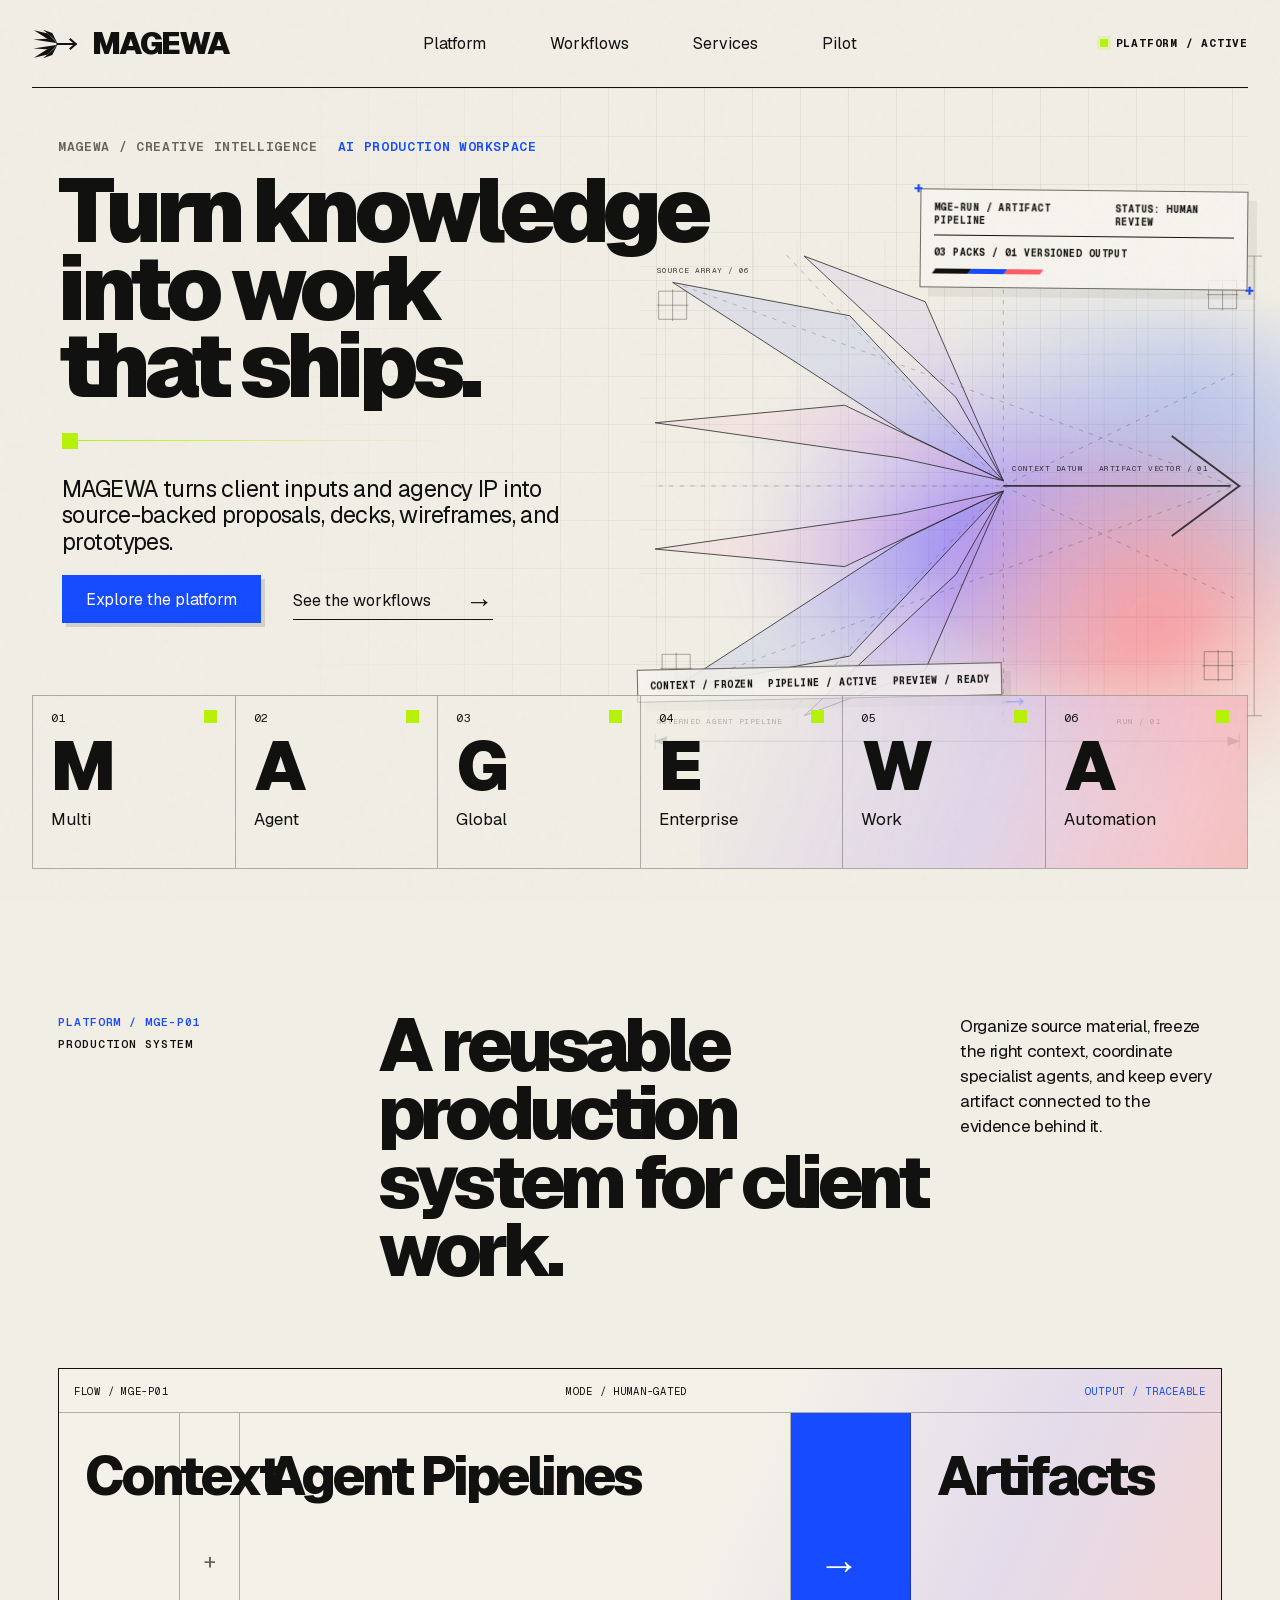
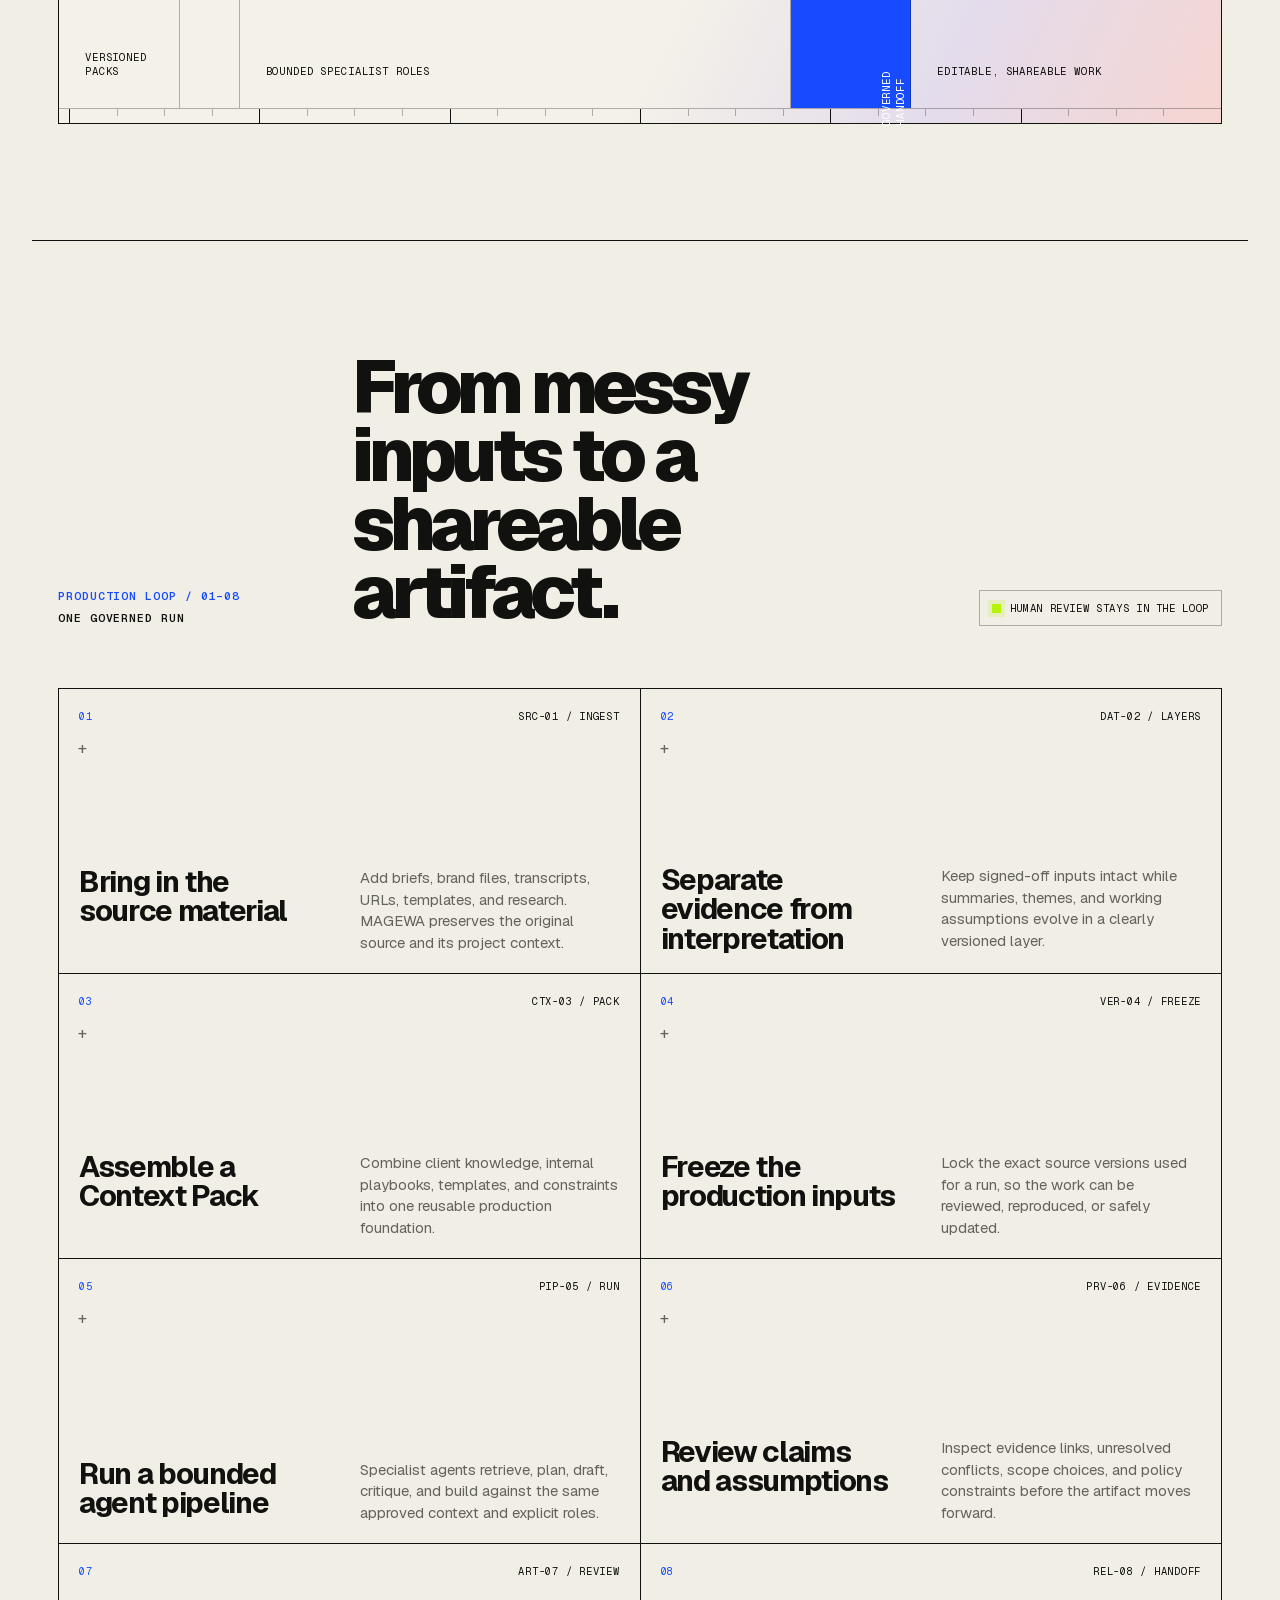
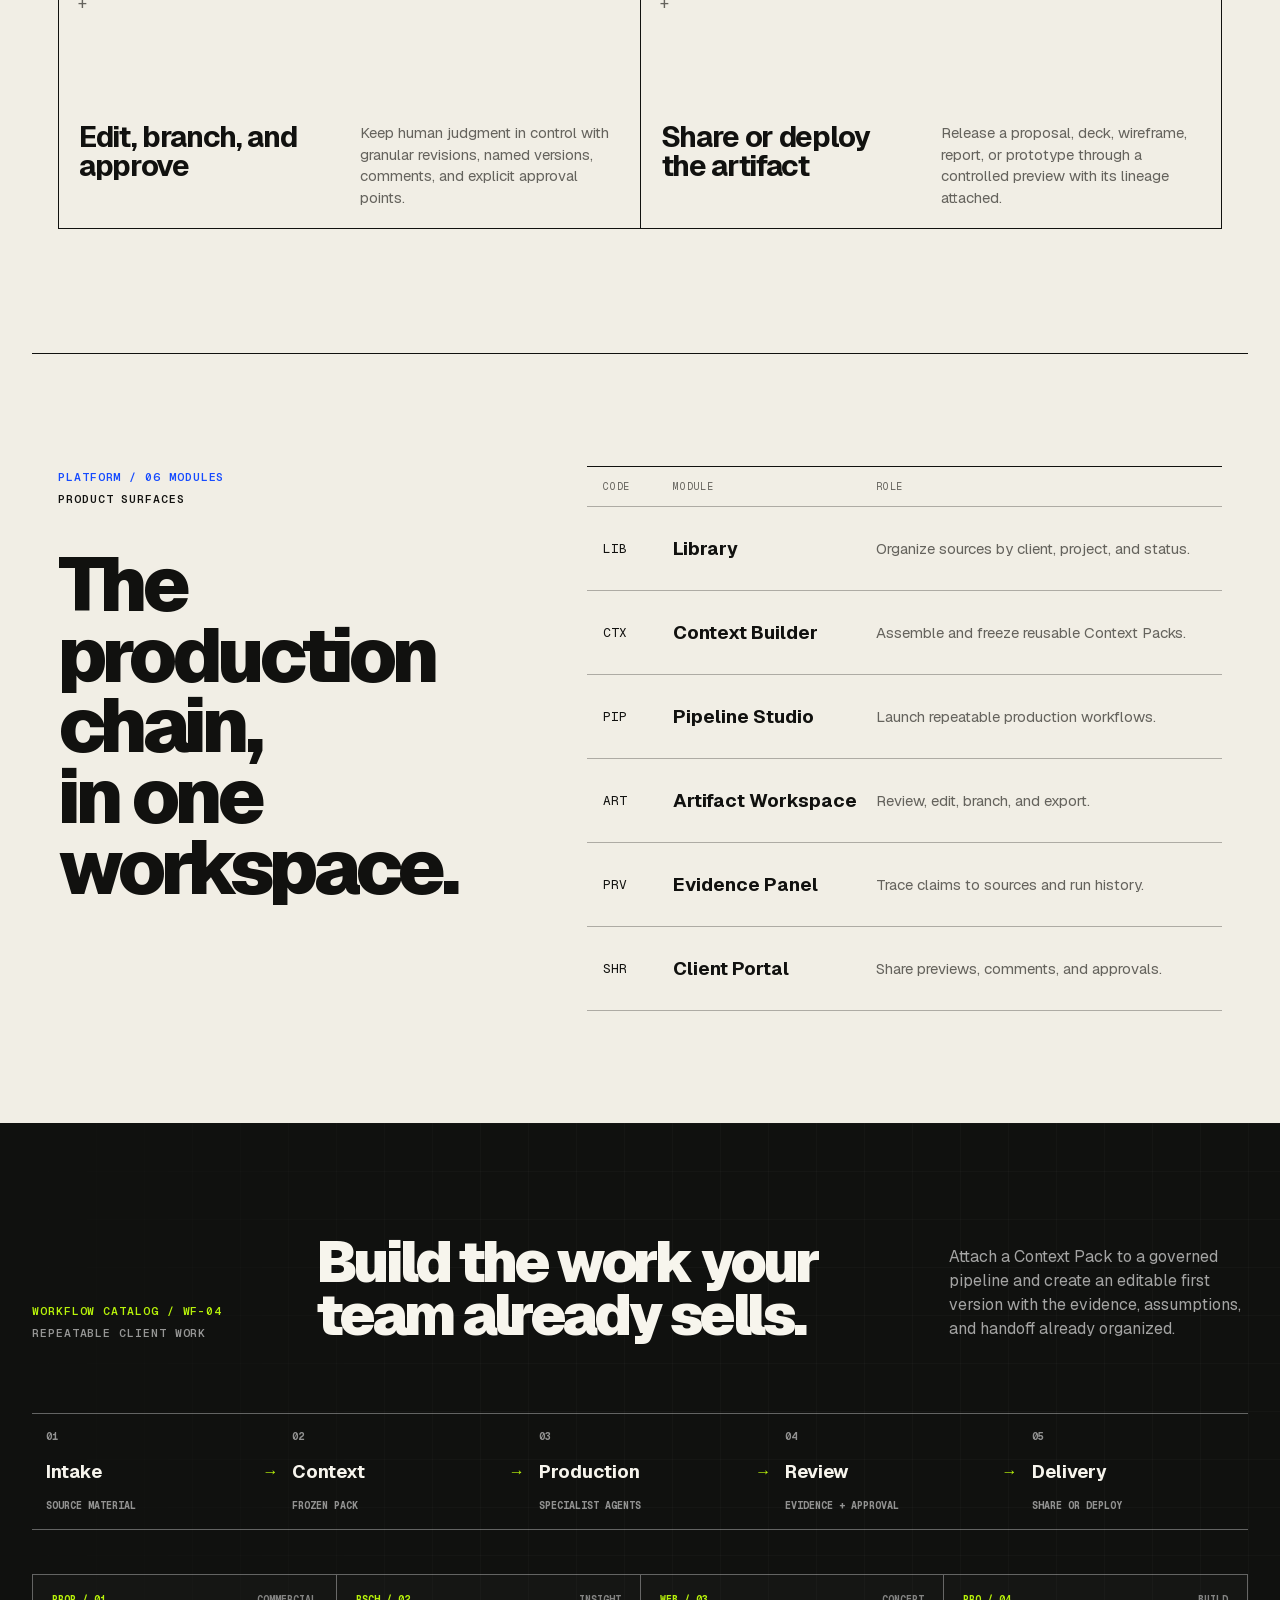
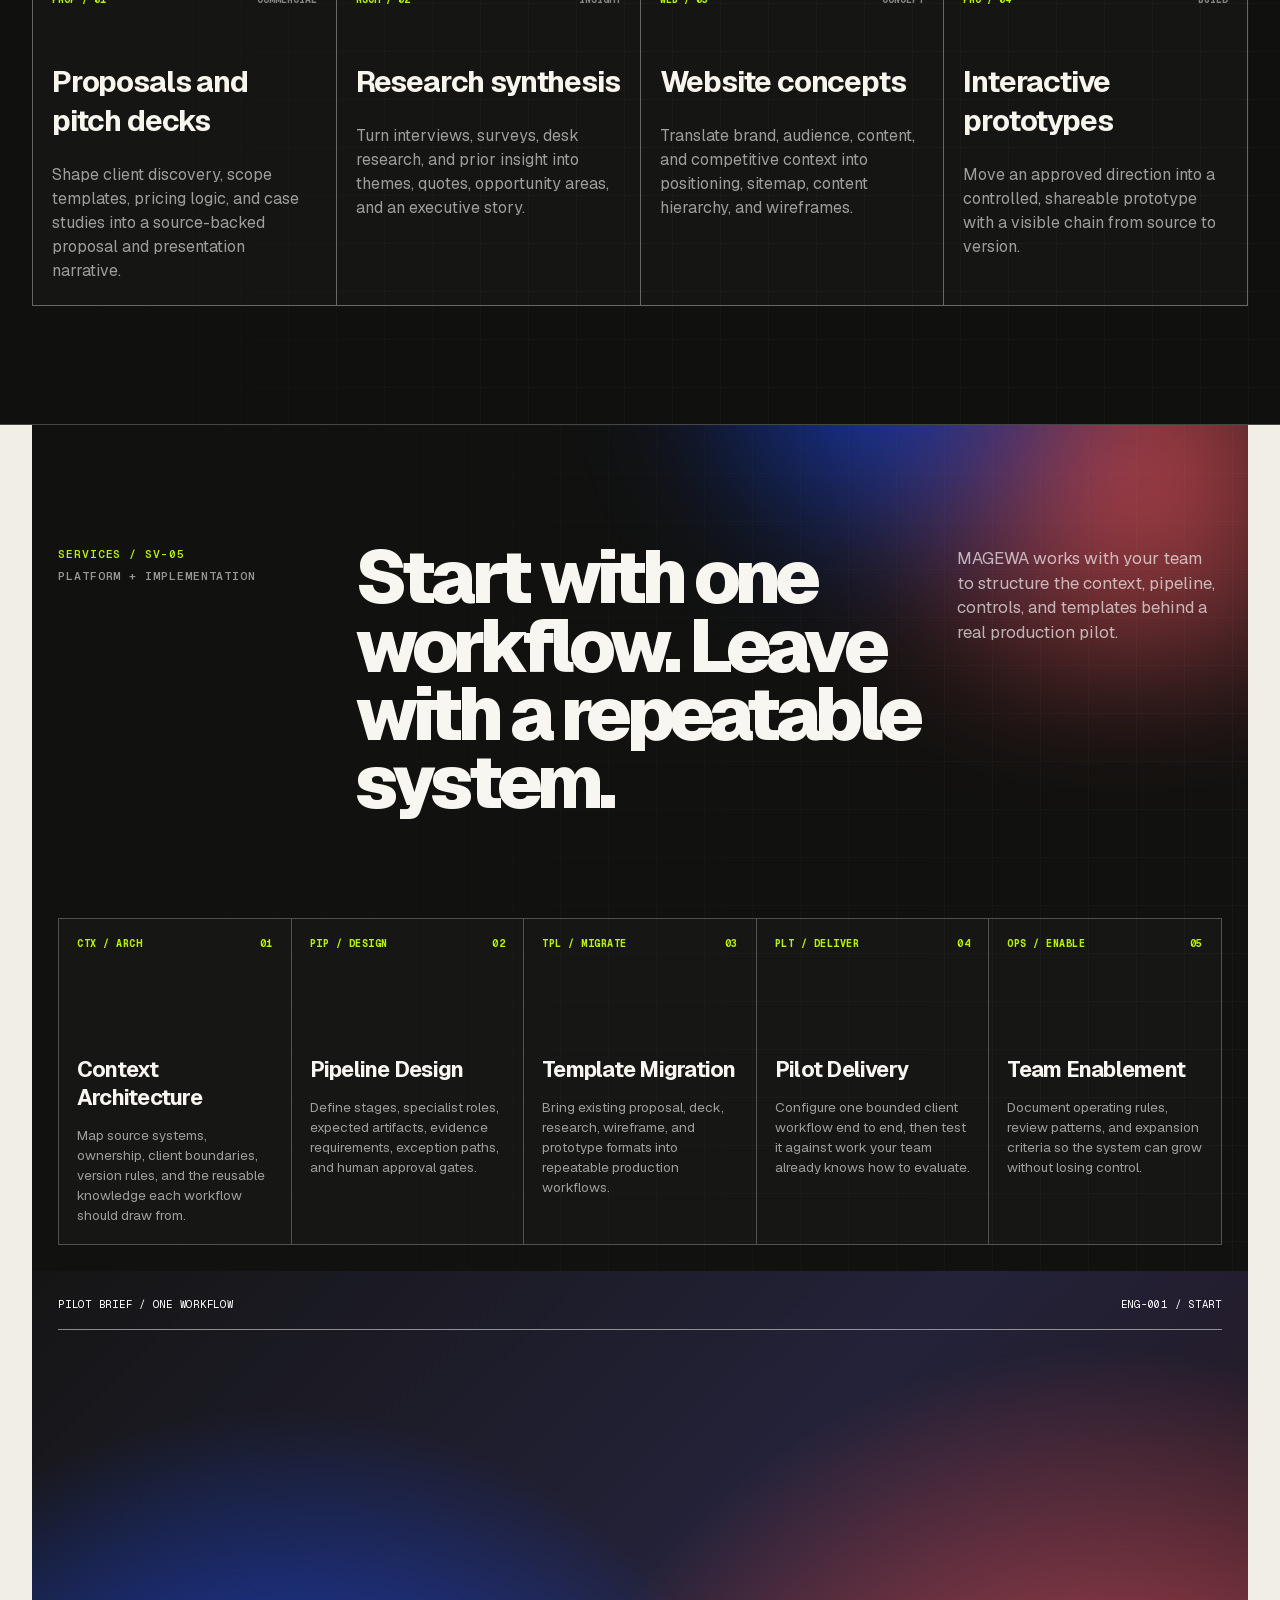
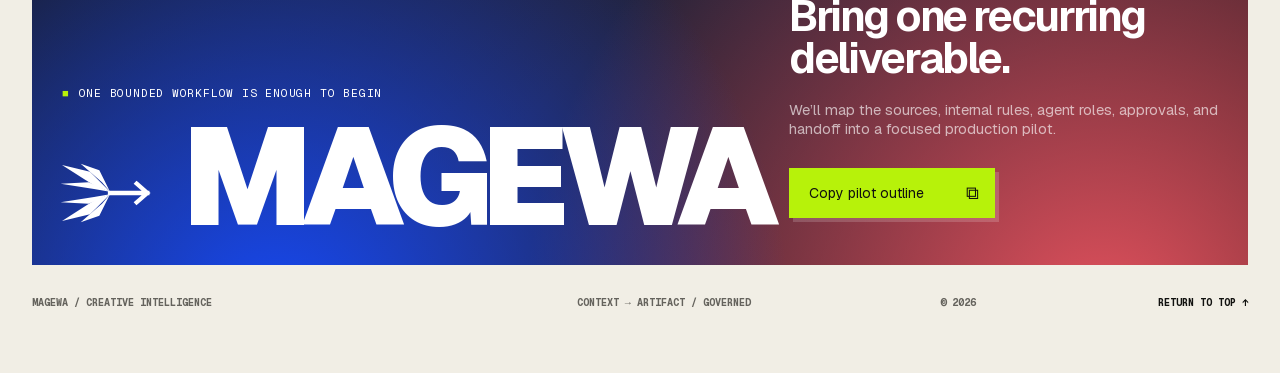
==== commit 7e179de3: "Reframe site around MAGEWA products and services" ====
--- a/index.html
+++ b/index.html
@@ -5,10 +5,10 @@
     <meta name="viewport" content="width=device-width, initial-scale=1" />
     <meta
       name="description"
-      content="MAGEWA naming standard: The Multi-Agent Global Enterprise for Work Automation."
+      content="MAGEWA turns client knowledge and agency IP into source-backed proposals, decks, wireframes, and prototypes."
     />
     <meta name="theme-color" content="#f1eee5" />
-    <title>MAGEWA — Naming Standard</title>
+    <title>MAGEWA — AI Production Workspace for Creative Teams</title>
     <link
       rel="preload"
       href="./fonts/geist-latin.woff2"
@@ -51,15 +51,15 @@
           </a>
 
           <nav aria-label="Primary navigation">
-            <a href="#principles">Principles</a>
-            <a href="#anatomy">Anatomy</a>
-            <a href="#operations">Operations</a>
-            <a href="#format">Result</a>
+            <a href="#principles">Platform</a>
+            <a href="#operations">Workflows</a>
+            <a href="#services">Services</a>
+            <a href="#format">Pilot</a>
           </nav>
 
-          <div class="header-status" aria-label="Naming standard status">
+          <div class="header-status" aria-label="MAGEWA platform status">
             <span aria-hidden="true"></span>
-            STD / ACTIVE
+            PLATFORM / ACTIVE
           </div>
         </header>
 
@@ -110,11 +110,11 @@
               </g>
 
               <g class="blueprint-labels">
-                <text x="50" y="67">INPUT ARRAY / 06</text>
-                <text x="455" y="293">CONVERGENCE DATUM</text>
-                <text x="554" y="293">EXECUTION VECTOR / 01</text>
-                <text x="50" y="582">MULTI-AGENT ORCHESTRATION</text>
-                <text x="575" y="582">SCALE 1:4</text>
+                <text x="50" y="67">SOURCE ARRAY / 06</text>
+                <text x="455" y="293">CONTEXT DATUM</text>
+                <text x="554" y="293">ARTIFACT VECTOR / 01</text>
+                <text x="50" y="582">GOVERNED AGENT PIPELINE</text>
+                <text x="575" y="582">RUN / 01</text>
               </g>
             </svg>
 
@@ -122,11 +122,11 @@
               <span class="corner corner-top">+</span>
               <span class="corner corner-bottom">+</span>
               <div class="registry-row">
-                <span>MGE-12 / CONVERGENCE MARK</span>
-                <span>STATUS: SELECTED</span>
+                <span>MGE-RUN / ARTIFACT PIPELINE</span>
+                <span>STATUS: HUMAN REVIEW</span>
               </div>
               <div class="registry-rule"></div>
-              <p>06 AGENTS / 01 COORDINATED OUTCOME</p>
+              <p>03 PACKS / 01 VERSIONED OUTPUT</p>
               <div class="registry-glyph">
                 <i></i>
                 <i></i>
@@ -135,45 +135,48 @@
             </div>
 
             <div class="registry-panel registry-panel-secondary">
-              <span>SYS-06A</span>
-              <span>REV 01</span>
-              <span>VECTOR / ACTIVE</span>
+              <span>CONTEXT / FROZEN</span>
+              <span>PIPELINE / ACTIVE</span>
+              <span>PREVIEW / READY</span>
               <div class="registry-arrow">→</div>
             </div>
           </div>
 
           <div class="hero-content">
             <p class="eyebrow">
-              <span>SYS / MGE-06A</span>
-              Naming system / v1.0
+              <span>MAGEWA / CREATIVE INTELLIGENCE</span>
+              AI production workspace
             </p>
             <h1 id="hero-title">
-              The Multi-Agent
+              Turn knowledge
               <br />
-              Global Enterprise
+              into work
               <br />
-              <em>for</em> Work Automation
+              <em>that ships.</em>
             </h1>
             <div class="hero-marker" aria-hidden="true"><span></span></div>
             <div class="hero-intro">
               <p>
-                A literal, category-defining name
-                <br />
-                for the agentic enterprise.
+                MAGEWA turns client inputs and agency IP into source-backed
+                proposals, decks, wireframes, and prototypes.
               </p>
               <div class="hero-actions">
                 <a class="button button-primary" href="#principles">
-                  Explore the rules
+                  Explore the platform
                 </a>
-                <a class="text-link" href="#anatomy">
-                  See the acronym <span aria-hidden="true">→</span>
+                <a class="text-link" href="#operations">
+                  See the workflows <span aria-hidden="true">→</span>
                 </a>
               </div>
             </div>
           </div>
         </section>
 
-        <section class="acronym-register" id="anatomy" aria-label="MAGEWA acronym">
+        <section
+          class="acronym-register"
+          id="anatomy"
+          aria-label="MAGEWA name and platform signature"
+        >
           <article class="acronym-cell">
             <div class="cell-meta"><span>01</span><i aria-hidden="true"></i></div>
             <strong>M</strong>
@@ -209,39 +212,40 @@
         <section class="protocol-section" id="principles">
           <div class="section-heading">
             <p class="section-kicker">
-              <span>Structure / F-01</span>
-              Naming protocol
-            </p>
-            <h2>A category-defining name, built under constraint.</h2>
+              <span>Platform / MGE-P01</span>
+              Production system
+            </p>
+            <h2>A reusable production system for client work.</h2>
             <p class="section-summary">
-              The construction separates what the company is from what it does,
-              while remaining direct, memorable, and grammatically readable.
+              Organize source material, freeze the right context, coordinate
+              specialist agents, and keep every artifact connected to the
+              evidence behind it.
             </p>
           </div>
 
           <div class="formula-board">
             <div class="formula-meta">
-              <span>FORMULA / MGE-F01</span>
-              <span>LANG / EN</span>
-              <span>STATUS / VERIFIED</span>
+              <span>FLOW / MGE-P01</span>
+              <span>MODE / HUMAN-GATED</span>
+              <span>OUTPUT / TRACEABLE</span>
             </div>
             <div class="formula">
               <div class="formula-unit formula-article">
-                <strong>The</strong>
-                <small>Definite article</small>
+                <strong>Context</strong>
+                <small>Versioned packs</small>
               </div>
               <div class="formula-plus" aria-hidden="true">+</div>
               <div class="formula-unit formula-identity">
-                <strong>Multi-Agent Global Enterprise</strong>
-                <small>Core identity</small>
+                <strong>Agent Pipelines</strong>
+                <small>Bounded specialist roles</small>
               </div>
               <div class="formula-unit formula-hinge">
-                <strong>for</strong>
-                <small>Purpose link</small>
+                <strong>→</strong>
+                <small>Governed handoff</small>
               </div>
               <div class="formula-unit formula-outcome">
-                <strong>Work Automation</strong>
-                <small>Defined outcome</small>
+                <strong>Artifacts</strong>
+                <small>Editable, shareable work</small>
               </div>
             </div>
             <div class="formula-calibration" aria-hidden="true">
@@ -255,158 +259,162 @@
         <section class="rules-section reveal" aria-labelledby="rules-title">
           <div class="rules-header">
             <p class="section-kicker">
-              <span>Ruleset / 01–08</span>
-              Eight directives
-            </p>
-            <h2 id="rules-title">The naming standard.</h2>
+              <span>Production loop / 01–08</span>
+              One governed run
+            </p>
+            <h2 id="rules-title">From messy inputs to a shareable artifact.</h2>
             <div class="rules-status">
               <span class="status-light" aria-hidden="true"></span>
-              All constraints resolved
+              Human review stays in the loop
             </div>
           </div>
 
           <div class="rules-grid">
             <article class="rule-card">
-              <div class="rule-index"><span>01</span><span>DIR-01 / IDENTITY</span></div>
-              <div class="rule-copy">
-                <h3>Use a literal company-style name</h3>
-                <p>
-                  Name the category directly. The construction should feel as
-                  plain and defining as “The Browser Company” or “The Car Rental
-                  Company”—never abstract or invented.
-                </p>
-              </div>
-              <span class="rule-marker" aria-hidden="true">+</span>
-            </article>
-
-            <article class="rule-card">
-              <div class="rule-index"><span>02</span><span>DIR-02 / ARTICLE</span></div>
-              <div class="rule-copy">
-                <h3>Start with “The”</h3>
-                <p>
-                  The definite article gives the phrase authority and positions
-                  MAGEWA as the defining company in its category.
-                </p>
-              </div>
-              <span class="rule-marker" aria-hidden="true">+</span>
-            </article>
-
-            <article class="rule-card">
-              <div class="rule-index"><span>03</span><span>DIR-03 / PURPOSE</span></div>
-              <div class="rule-copy">
-                <h3>Include “for” before the use case</h3>
-                <p>
-                  Use “for” as the hinge between identity and purpose:
-                  The [core identity] for [use case].
-                </p>
-              </div>
-              <span class="rule-marker" aria-hidden="true">+</span>
-            </article>
-
-            <article class="rule-card">
-              <div class="rule-index"><span>04</span><span>DIR-04 / ACRONYM</span></div>
-              <div class="rule-copy">
-                <h3>Preserve the acronym MAGEWA</h3>
-                <p>
-                  Every word maps cleanly and in order: Multi, Agent, Global,
-                  Enterprise, Work, Automation.
-                </p>
-              </div>
-              <span class="rule-marker" aria-hidden="true">+</span>
-            </article>
-
-            <article class="rule-card">
-              <div class="rule-index"><span>05</span><span>DIR-05 / FOUNDATION</span></div>
-              <div class="rule-copy">
-                <h3>Use “Multi-Agent” as the technical foundation</h3>
-                <p>
-                  State the architecture clearly: coordinated AI agents working
-                  together, not generic automation software.
-                </p>
-              </div>
-              <span class="rule-marker" aria-hidden="true">+</span>
-            </article>
-
-            <article class="rule-card">
-              <div class="rule-index"><span>06</span><span>DIR-06 / SCALE</span></div>
-              <div class="rule-copy">
-                <h3>Use “Global Enterprise” to signal scale</h3>
-                <p>
-                  Establish MAGEWA as a system for complex, international
-                  organizations and operations at scale.
-                </p>
-              </div>
-              <span class="rule-marker" aria-hidden="true">+</span>
-            </article>
-
-            <article class="rule-card">
-              <div class="rule-index"><span>07</span><span>DIR-07 / OUTCOME</span></div>
-              <div class="rule-copy">
-                <h3>Use “Work Automation” as the outcome</h3>
-                <p>
-                  Name the result: real business processes, workflows, and
-                  enterprise operations moved forward by software.
-                </p>
-              </div>
-              <span class="rule-marker" aria-hidden="true">+</span>
-            </article>
-
-            <article class="rule-card">
-              <div class="rule-index"><span>08</span><span>DIR-08 / LANGUAGE</span></div>
-              <div class="rule-copy">
-                <h3>Keep the full form grammatically readable</h3>
-                <p>
-                  The expanded name must work as a natural phrase. The acronym is
-                  a constraint, never an excuse for awkward language.
-                </p>
-              </div>
-              <span class="rule-marker" aria-hidden="true">+</span>
-            </article>
-          </div>
-        </section>
-
-        <section class="lexicon-section reveal" aria-labelledby="lexicon-title">
+              <div class="rule-index"><span>01</span><span>SRC-01 / INGEST</span></div>
+              <div class="rule-copy">
+                <h3>Bring in the source material</h3>
+                <p>
+                  Add briefs, brand files, transcripts, URLs, templates, and
+                  research. MAGEWA preserves the original source and its project
+                  context.
+                </p>
+              </div>
+              <span class="rule-marker" aria-hidden="true">+</span>
+            </article>
+
+            <article class="rule-card">
+              <div class="rule-index"><span>02</span><span>DAT-02 / LAYERS</span></div>
+              <div class="rule-copy">
+                <h3>Separate evidence from interpretation</h3>
+                <p>
+                  Keep signed-off inputs intact while summaries, themes, and
+                  working assumptions evolve in a clearly versioned layer.
+                </p>
+              </div>
+              <span class="rule-marker" aria-hidden="true">+</span>
+            </article>
+
+            <article class="rule-card">
+              <div class="rule-index"><span>03</span><span>CTX-03 / PACK</span></div>
+              <div class="rule-copy">
+                <h3>Assemble a Context Pack</h3>
+                <p>
+                  Combine client knowledge, internal playbooks, templates, and
+                  constraints into one reusable production foundation.
+                </p>
+              </div>
+              <span class="rule-marker" aria-hidden="true">+</span>
+            </article>
+
+            <article class="rule-card">
+              <div class="rule-index"><span>04</span><span>VER-04 / FREEZE</span></div>
+              <div class="rule-copy">
+                <h3>Freeze the production inputs</h3>
+                <p>
+                  Lock the exact source versions used for a run, so the work can
+                  be reviewed, reproduced, or safely updated.
+                </p>
+              </div>
+              <span class="rule-marker" aria-hidden="true">+</span>
+            </article>
+
+            <article class="rule-card">
+              <div class="rule-index"><span>05</span><span>PIP-05 / RUN</span></div>
+              <div class="rule-copy">
+                <h3>Run a bounded agent pipeline</h3>
+                <p>
+                  Specialist agents retrieve, plan, draft, critique, and build
+                  against the same approved context and explicit roles.
+                </p>
+              </div>
+              <span class="rule-marker" aria-hidden="true">+</span>
+            </article>
+
+            <article class="rule-card">
+              <div class="rule-index"><span>06</span><span>PRV-06 / EVIDENCE</span></div>
+              <div class="rule-copy">
+                <h3>Review claims and assumptions</h3>
+                <p>
+                  Inspect evidence links, unresolved conflicts, scope choices,
+                  and policy constraints before the artifact moves forward.
+                </p>
+              </div>
+              <span class="rule-marker" aria-hidden="true">+</span>
+            </article>
+
+            <article class="rule-card">
+              <div class="rule-index"><span>07</span><span>ART-07 / REVIEW</span></div>
+              <div class="rule-copy">
+                <h3>Edit, branch, and approve</h3>
+                <p>
+                  Keep human judgment in control with granular revisions, named
+                  versions, comments, and explicit approval points.
+                </p>
+              </div>
+              <span class="rule-marker" aria-hidden="true">+</span>
+            </article>
+
+            <article class="rule-card">
+              <div class="rule-index"><span>08</span><span>REL-08 / HANDOFF</span></div>
+              <div class="rule-copy">
+                <h3>Share or deploy the artifact</h3>
+                <p>
+                  Release a proposal, deck, wireframe, report, or prototype
+                  through a controlled preview with its lineage attached.
+                </p>
+              </div>
+              <span class="rule-marker" aria-hidden="true">+</span>
+            </article>
+          </div>
+        </section>
+
+        <section
+          class="lexicon-section reveal"
+          id="products"
+          aria-labelledby="lexicon-title"
+        >
           <div class="lexicon-title">
             <p class="section-kicker">
-              <span>Lexicon / 06 positions</span>
-              Acronym registry
+              <span>Platform / 06 modules</span>
+              Product surfaces
             </p>
             <h2 id="lexicon-title">
-              Six mapped words.
+              The production chain,
               <br />
-              One operating thesis.
+              in one workspace.
             </h2>
           </div>
 
-          <div class="lexicon-table" role="table" aria-label="MAGEWA word functions">
+          <div class="lexicon-table" role="table" aria-label="MAGEWA product modules">
             <div class="lexicon-row lexicon-row-head" role="row">
               <span role="columnheader">Code</span>
-              <span role="columnheader">Word</span>
-              <span role="columnheader">Function</span>
+              <span role="columnheader">Module</span>
+              <span role="columnheader">Role</span>
             </div>
             <div class="lexicon-row" role="row">
-              <span role="cell">M</span><strong role="cell">Multi</strong
-              ><span role="cell">Coordinated plurality</span>
+              <span role="cell">LIB</span><strong role="cell">Library</strong
+              ><span role="cell">Organize sources by client, project, and status.</span>
             </div>
             <div class="lexicon-row" role="row">
-              <span role="cell">A</span><strong role="cell">Agent</strong
-              ><span role="cell">Autonomous capability</span>
+              <span role="cell">CTX</span><strong role="cell">Context Builder</strong
+              ><span role="cell">Assemble and freeze reusable Context Packs.</span>
             </div>
             <div class="lexicon-row" role="row">
-              <span role="cell">G</span><strong role="cell">Global</strong
-              ><span role="cell">International scope</span>
+              <span role="cell">PIP</span><strong role="cell">Pipeline Studio</strong
+              ><span role="cell">Launch repeatable production workflows.</span>
             </div>
             <div class="lexicon-row" role="row">
-              <span role="cell">E</span><strong role="cell">Enterprise</strong
-              ><span role="cell">Organizational scale</span>
+              <span role="cell">ART</span><strong role="cell">Artifact Workspace</strong
+              ><span role="cell">Review, edit, branch, and export.</span>
             </div>
             <div class="lexicon-row" role="row">
-              <span role="cell">W</span><strong role="cell">Work</strong
-              ><span role="cell">Real operational activity</span>
+              <span role="cell">PRV</span><strong role="cell">Evidence Panel</strong
+              ><span role="cell">Trace claims to sources and run history.</span>
             </div>
             <div class="lexicon-row" role="row">
-              <span role="cell">A</span><strong role="cell">Automation</strong
-              ><span role="cell">Repeatable execution</span>
+              <span role="cell">SHR</span><strong role="cell">Client Portal</strong
+              ><span role="cell">Share previews, comments, and approvals.</span>
             </div>
           </div>
         </section>
@@ -414,117 +422,123 @@
         <section class="operations-section reveal" id="operations" aria-labelledby="operations-title">
           <div class="operations-heading">
             <p class="section-kicker section-kicker-light">
-              <span>Operating layer / OP-04</span>
-              Product logic
-            </p>
-            <h2 id="operations-title">Bind knowledge into deliverables.</h2>
+              <span>Workflow catalog / WF-04</span>
+              Repeatable client work
+            </p>
+            <h2 id="operations-title">Build the work your team already sells.</h2>
             <p>
-              A controlled system for turning managed context into production
-              work—coordinated by specialized agents and traceable from source
-              to output.
+              Attach a Context Pack to a governed pipeline and create an editable
+              first version with the evidence, assumptions, and handoff already
+              organized.
             </p>
           </div>
 
           <div class="pipeline-strip" aria-label="Example MAGEWA operating flow">
-            <div><span>01</span><strong>Knowledge</strong><small>Context Packs</small></div>
+            <div><span>01</span><strong>Intake</strong><small>Source material</small></div>
             <i aria-hidden="true">→</i>
-            <div><span>02</span><strong>Delegation</strong><small>Agent roles</small></div>
+            <div><span>02</span><strong>Context</strong><small>Frozen pack</small></div>
             <i aria-hidden="true">→</i>
-            <div><span>03</span><strong>Execution</strong><small>Pipelines</small></div>
+            <div><span>03</span><strong>Production</strong><small>Specialist agents</small></div>
             <i aria-hidden="true">→</i>
-            <div><span>04</span><strong>Proof</strong><small>Provenance</small></div>
+            <div><span>04</span><strong>Review</strong><small>Evidence + approval</small></div>
             <i aria-hidden="true">→</i>
-            <div><span>05</span><strong>Handoff</strong><small>Shareable output</small></div>
+            <div><span>05</span><strong>Delivery</strong><small>Share or deploy</small></div>
           </div>
 
           <div class="capability-grid">
             <article class="capability-card">
-              <div class="capability-code"><span>CTX / 01</span><span>INPUT</span></div>
-              <h3>Context Packs</h3>
-              <p>
-                Package client knowledge, operating constraints, and team IP into
-                controlled, reusable foundations for agent work.
+              <div class="capability-code"><span>PROP / 01</span><span>COMMERCIAL</span></div>
+              <h3>Proposals and pitch decks</h3>
+              <p>
+                Shape client discovery, scope templates, pricing logic, and case
+                studies into a source-backed proposal and presentation narrative.
               </p>
             </article>
             <article class="capability-card">
-              <div class="capability-code"><span>PIP / 02</span><span>PROCESS</span></div>
-              <h3>Agent Pipelines</h3>
-              <p>
-                Coordinate specialized agents through explicit stages, approvals,
-                and production-ready workflows.
+              <div class="capability-code"><span>RSCH / 02</span><span>INSIGHT</span></div>
+              <h3>Research synthesis</h3>
+              <p>
+                Turn interviews, surveys, desk research, and prior insight into
+                themes, quotes, opportunity areas, and an executive story.
               </p>
             </article>
             <article class="capability-card">
-              <div class="capability-code"><span>ART / 03</span><span>OUTPUT</span></div>
-              <h3>Versioned Artifacts</h3>
-              <p>
-                Produce proposals, decks, wireframes, and prototypes with a
-                visible chain of decisions and revisions.
+              <div class="capability-code"><span>WEB / 03</span><span>CONCEPT</span></div>
+              <h3>Website concepts</h3>
+              <p>
+                Translate brand, audience, content, and competitive context into
+                positioning, sitemap, content hierarchy, and wireframes.
               </p>
             </article>
             <article class="capability-card">
-              <div class="capability-code"><span>PRV / 04</span><span>PROOF</span></div>
-              <h3>Shareable Previews</h3>
-              <p>
-                Review outcomes in context, trace source material, and move
-                approved work cleanly into delivery.
-              </p>
-            </article>
-          </div>
-        </section>
-
-        <section class="systems-section reveal" aria-labelledby="systems-title">
+              <div class="capability-code"><span>PRO / 04</span><span>BUILD</span></div>
+              <h3>Interactive prototypes</h3>
+              <p>
+                Move an approved direction into a controlled, shareable prototype
+                with a visible chain from source to version.
+              </p>
+            </article>
+          </div>
+        </section>
+
+        <section
+          class="systems-section reveal"
+          id="services"
+          aria-labelledby="systems-title"
+        >
           <div class="systems-glow" aria-hidden="true"></div>
           <div class="systems-intro">
             <p class="section-kicker section-kicker-light">
-              <span>Implementation / SYS-01</span>
-              Modern decisions
-            </p>
-            <h2 id="systems-title">Built like a system, not a poster.</h2>
+              <span>Services / SV-05</span>
+              Platform + implementation
+            </p>
+            <h2 id="systems-title">
+              Start with one workflow. Leave with a repeatable system.
+            </h2>
             <p>
-              The visual language is technical, but the implementation stays
-              intentionally light, fast, and resilient.
+              MAGEWA works with your team to structure the context, pipeline,
+              controls, and templates behind a real production pilot.
             </p>
           </div>
           <div class="decisions-grid">
             <article class="decision-card">
-              <div class="decision-code"><span>GRID / RS-12</span><span>01</span></div>
-              <h3>Responsive registry</h3>
-              <p>
-                A twelve-column composition becomes one deliberate reading order
-                on smaller screens.
+              <div class="decision-code"><span>CTX / ARCH</span><span>01</span></div>
+              <h3>Context Architecture</h3>
+              <p>
+                Map source systems, ownership, client boundaries, version rules,
+                and the reusable knowledge each workflow should draw from.
               </p>
             </article>
             <article class="decision-card">
-              <div class="decision-code"><span>MARK / VEC-12</span><span>02</span></div>
-              <h3>Convergence geometry</h3>
-              <p>
-                Six angular inputs become one execution vector—the figurative
-                mark mirrors multi-agent orchestration.
+              <div class="decision-code"><span>PIP / DESIGN</span><span>02</span></div>
+              <h3>Pipeline Design</h3>
+              <p>
+                Define stages, specialist roles, expected artifacts, evidence
+                requirements, exception paths, and human approval gates.
               </p>
             </article>
             <article class="decision-card">
-              <div class="decision-code"><span>SURFACE / FX-02</span><span>03</span></div>
-              <h3>Layered atmosphere</h3>
-              <p>
-                Gradients, plotting sheets, grain, and dither create dimensional
-                depth with no image payload.
+              <div class="decision-code"><span>TPL / MIGRATE</span><span>03</span></div>
+              <h3>Template Migration</h3>
+              <p>
+                Bring existing proposal, deck, research, wireframe, and prototype
+                formats into repeatable production workflows.
               </p>
             </article>
             <article class="decision-card">
-              <div class="decision-code"><span>MOTION / KIN-01</span><span>04</span></div>
-              <h3>Quiet kinetics</h3>
-              <p>
-                Low-amplitude drift and short state changes add energy while
-                preserving an institutional tone.
+              <div class="decision-code"><span>PLT / DELIVER</span><span>04</span></div>
+              <h3>Pilot Delivery</h3>
+              <p>
+                Configure one bounded client workflow end to end, then test it
+                against work your team already knows how to evaluate.
               </p>
             </article>
             <article class="decision-card">
-              <div class="decision-code"><span>ACCESS / AA-01</span><span>05</span></div>
-              <h3>Built for access</h3>
-              <p>
-                Semantic landmarks, visible focus, strong contrast, and a
-                reduced-motion mode keep the system usable.
+              <div class="decision-code"><span>OPS / ENABLE</span><span>05</span></div>
+              <h3>Team Enablement</h3>
+              <p>
+                Document operating rules, review patterns, and expansion
+                criteria so the system can grow without losing control.
               </p>
             </article>
           </div>
@@ -532,13 +546,13 @@
 
         <section class="ratification reveal" id="format" aria-labelledby="format-title">
           <div class="ratification-topline">
-            <span>Final designation / approved</span>
-            <span>NM-001 / REV 01</span>
+            <span>Pilot brief / one workflow</span>
+            <span>ENG-001 / START</span>
           </div>
           <div class="ratification-layout">
             <div class="final-lockup">
               <p class="approval-label">
-                <span aria-hidden="true">■</span> All positions verified
+                <span aria-hidden="true">■</span> One bounded workflow is enough to begin
               </p>
               <div class="final-mark-line">
                 <svg
@@ -558,15 +572,18 @@
               </div>
             </div>
             <div class="final-name">
-              <p>The Multi-Agent Global Enterprise for Work Automation</p>
-              <span>Eight rules. Six mapped words. One readable company name.</span>
+              <p>Bring one recurring deliverable.</p>
+              <span>
+                We’ll map the sources, internal rules, agent roles, approvals,
+                and handoff into a focused production pilot.
+              </span>
               <button
                 class="copy-button"
                 type="button"
                 data-copy-name
-                data-copy-text="MAGEWA — The Multi-Agent Global Enterprise for Work Automation"
+                data-copy-text="MAGEWA pilot: one team, one client workspace, one frozen Context Pack, one production pipeline, one versioned artifact, and one shareable preview."
               >
-                <span data-copy-label>Copy full designation</span>
+                <span data-copy-label>Copy pilot outline</span>
                 <span class="copy-icon" aria-hidden="true">⧉</span>
               </button>
               <span class="sr-only" aria-live="polite" data-copy-status></span>
@@ -575,10 +592,10 @@
         </section>
 
         <footer class="site-footer">
-          <span>MAGEWA / NAME STANDARD</span>
-          <span>SYS-06A / 00026101</span>
+          <span>MAGEWA / CREATIVE INTELLIGENCE</span>
+          <span>CONTEXT → ARTIFACT / GOVERNED</span>
           <span>© <b data-year>2026</b></span>
-          <a href="#top">Return to datum ↑</a>
+          <a href="#top">Return to top ↑</a>
         </footer>
       </div>
     </main>
--- a/styles.css
+++ b/styles.css
@@ -1906,14 +1906,30 @@
   }
 
   .hero {
-    display: flex;
+    --hero-art-reserve: clamp(170px, 26vw, 230px);
+
+    display: block;
     min-height: 0;
-    flex-direction: column;
+    padding-bottom: var(--hero-art-reserve);
+    overflow: hidden;
   }
 
   .hero-content {
-    order: 1;
     padding: 40px 0 0;
+  }
+
+  .hero-content::before {
+    position: absolute;
+    z-index: -1;
+    inset: -10px -18px -24px;
+    pointer-events: none;
+    content: "";
+    background: linear-gradient(
+      90deg,
+      rgb(241 238 229 / 94%) 0 58%,
+      rgb(241 238 229 / 72%) 76%,
+      rgb(241 238 229 / 18%) 100%
+    );
   }
 
   .hero h1 {
@@ -1921,22 +1937,48 @@
   }
 
   .hero-object {
-    position: relative;
+    position: absolute;
+    inset: 0;
+    width: auto;
+    height: auto;
+    margin: 0;
+    opacity: 1;
+  }
+
+  .spectral-fog {
+    right: -8%;
+    bottom: -8%;
+    width: 100%;
+    height: 72%;
+    opacity: 0.43;
+    filter: blur(34px) saturate(1);
+  }
+
+  .blueprint-svg {
+    right: clamp(-180px, -22vw, -84px);
+    bottom: -18px;
+    width: clamp(620px, 128vw, 860px);
+    opacity: 0.44;
+    -webkit-mask-image: linear-gradient(
+      to bottom,
+      transparent 0%,
+      rgb(0 0 0 / 24%) 25%,
+      #000 62%
+    );
+    mask-image: linear-gradient(
+      to bottom,
+      transparent 0%,
+      rgb(0 0 0 / 24%) 25%,
+      #000 62%
+    );
+  }
+
+  .registry-panel-primary {
     top: auto;
-    right: auto;
-    left: -15vw;
-    order: 2;
-    width: 118vw;
-    height: 500px;
-    margin-top: 24px;
-    flex: 0 0 auto;
-    opacity: 0.9;
-  }
-
-  .registry-panel-primary {
-    top: 75px;
-    right: 8%;
+    right: clamp(18px, 5vw, 42px);
+    bottom: 24px;
     width: 275px;
+    opacity: 0.68;
   }
 
   .registry-panel-secondary {
@@ -2166,7 +2208,7 @@
   }
 
   .hero {
-    min-height: 0;
+    --hero-art-reserve: clamp(165px, 42vw, 205px);
   }
 
   .hero h1 {
@@ -2185,17 +2227,40 @@
   }
 
   .hero-object {
+    inset: 0;
+  }
+
+  .hero-content::before {
+    inset: -8px -18px -30px;
+    background: linear-gradient(
+      to bottom,
+      rgb(241 238 229 / 93%) 0 58%,
+      rgb(241 238 229 / 76%) 78%,
+      rgb(241 238 229 / 24%) 100%
+    );
+  }
+
+  .spectral-fog {
+    right: -28%;
+    bottom: -7%;
+    width: 122%;
+    height: 70%;
+    opacity: 0.4;
+  }
+
+  .blueprint-svg {
+    right: -26vw;
+    bottom: -12px;
+    width: clamp(600px, 150vw, 760px);
+    opacity: 0.38;
+  }
+
+  .registry-panel-primary {
     top: auto;
-    left: -24vw;
-    width: 145vw;
-    height: 430px;
-    margin-top: 18px;
-  }
-
-  .registry-panel-primary {
-    top: 48px;
-    right: 17%;
+    right: 6%;
+    bottom: 22px;
     width: 245px;
+    opacity: 0.62;
   }
 
   .acronym-register {
@@ -2268,6 +2333,21 @@
 }
 
 @media (max-width: 430px) {
+  .hero {
+    --hero-art-reserve: 175px;
+  }
+
+  .blueprint-svg {
+    right: -27vw;
+    opacity: 0.35;
+  }
+
+  .registry-panel-primary {
+    right: 4%;
+    width: min(230px, 72vw);
+    opacity: 0.58;
+  }
+
   .ratification {
     padding-right: 16px;
     padding-left: 16px;
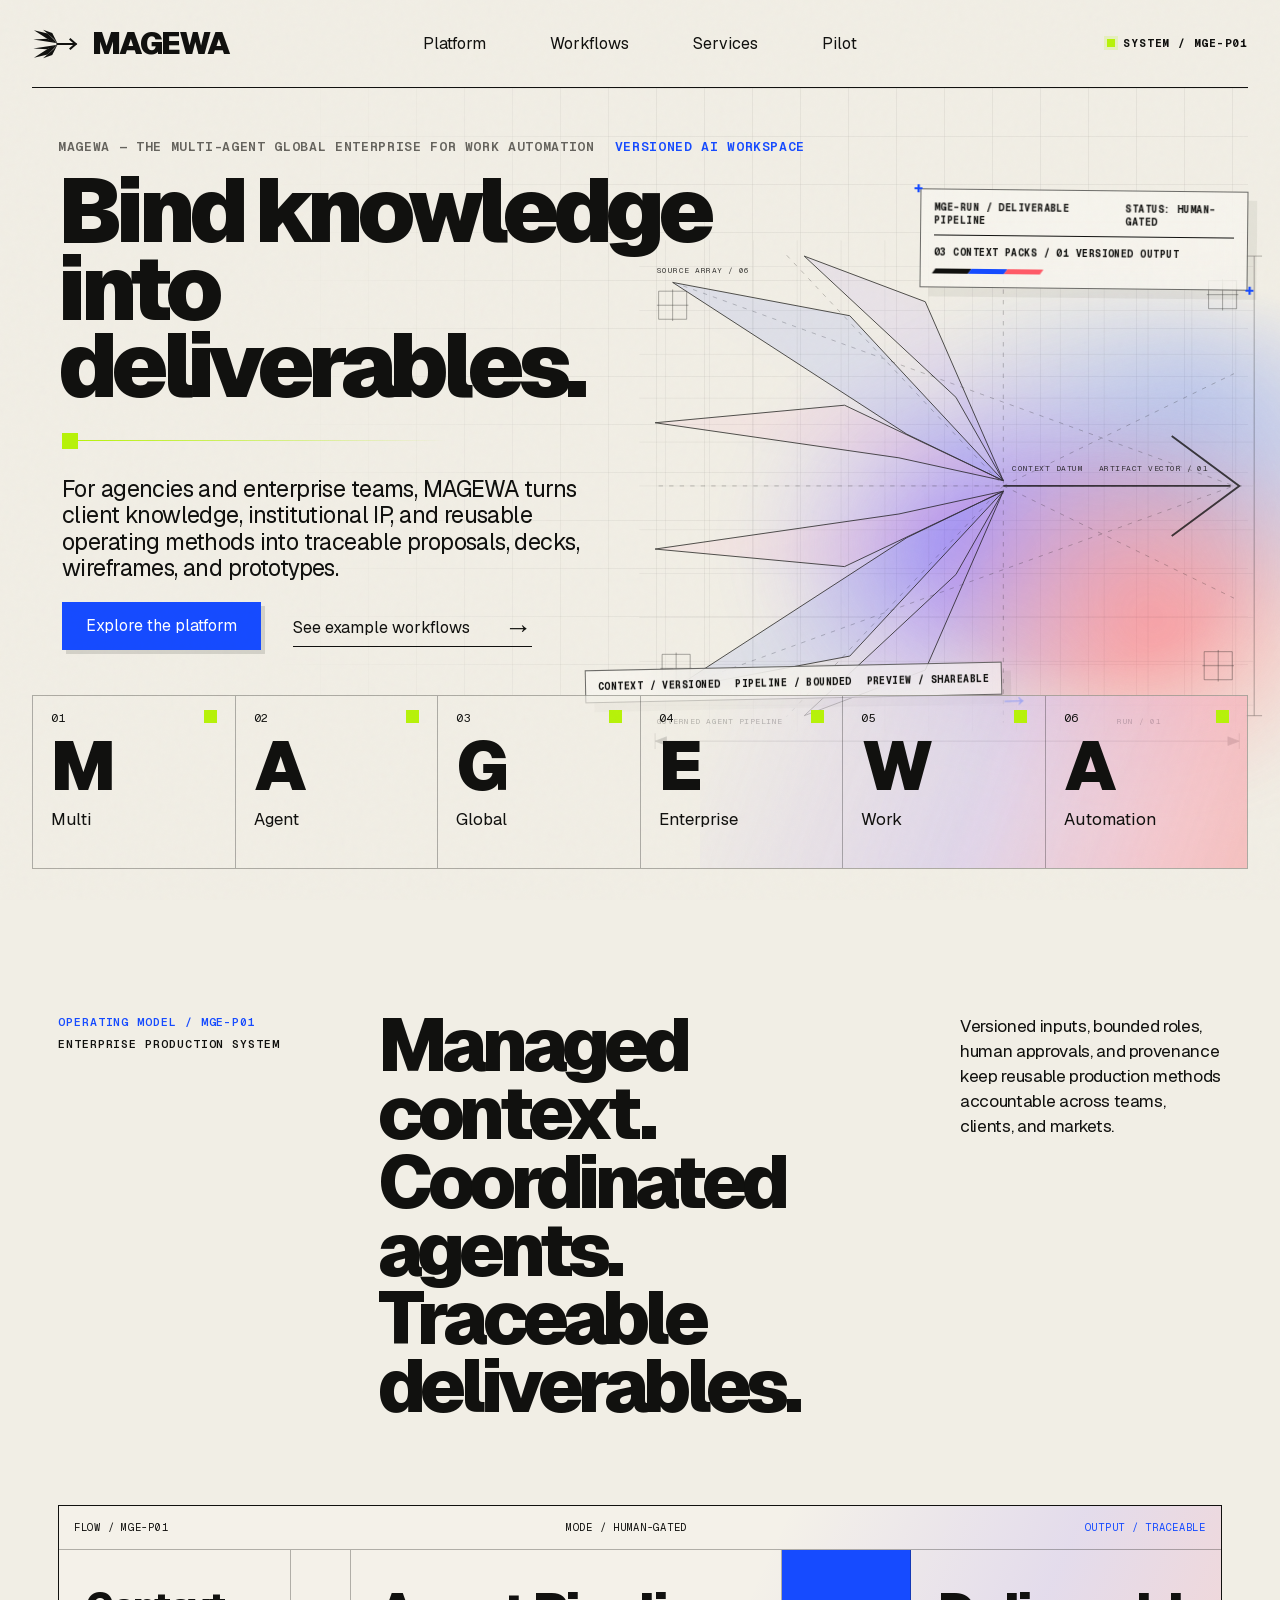
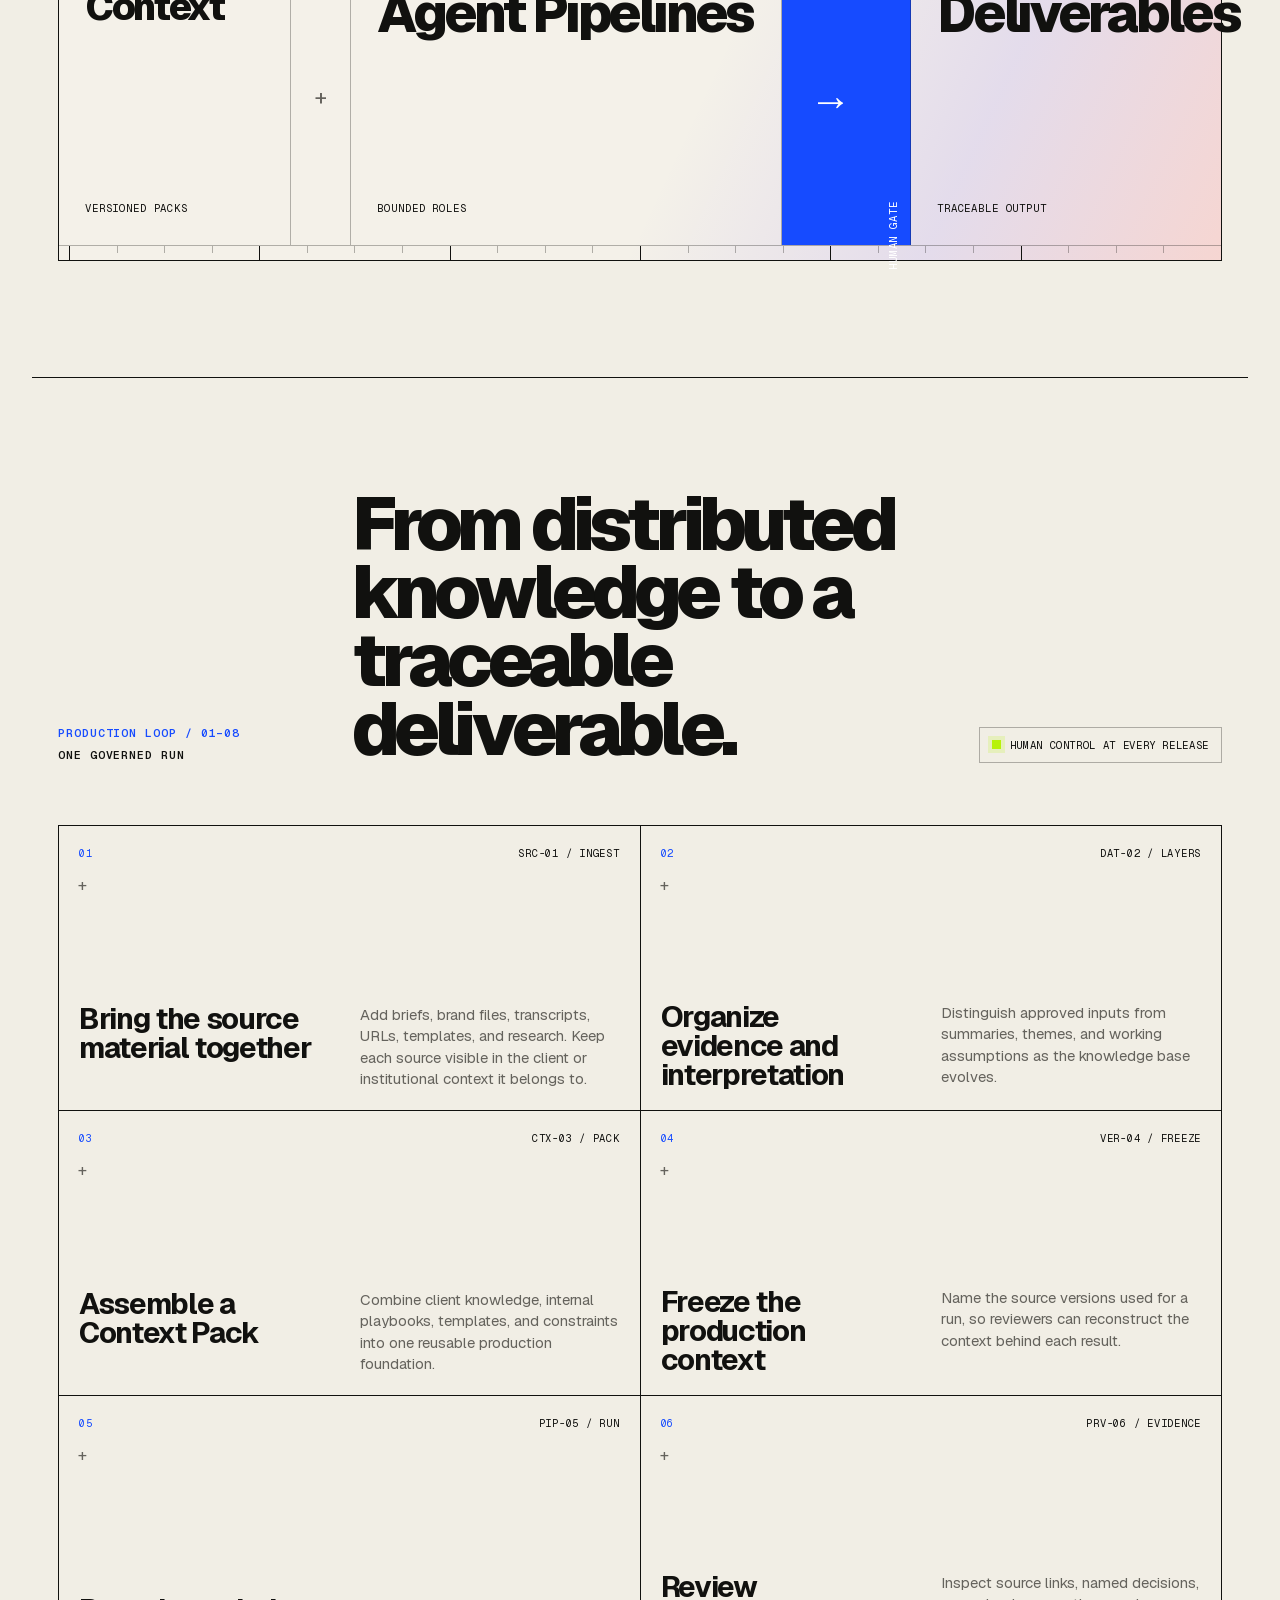
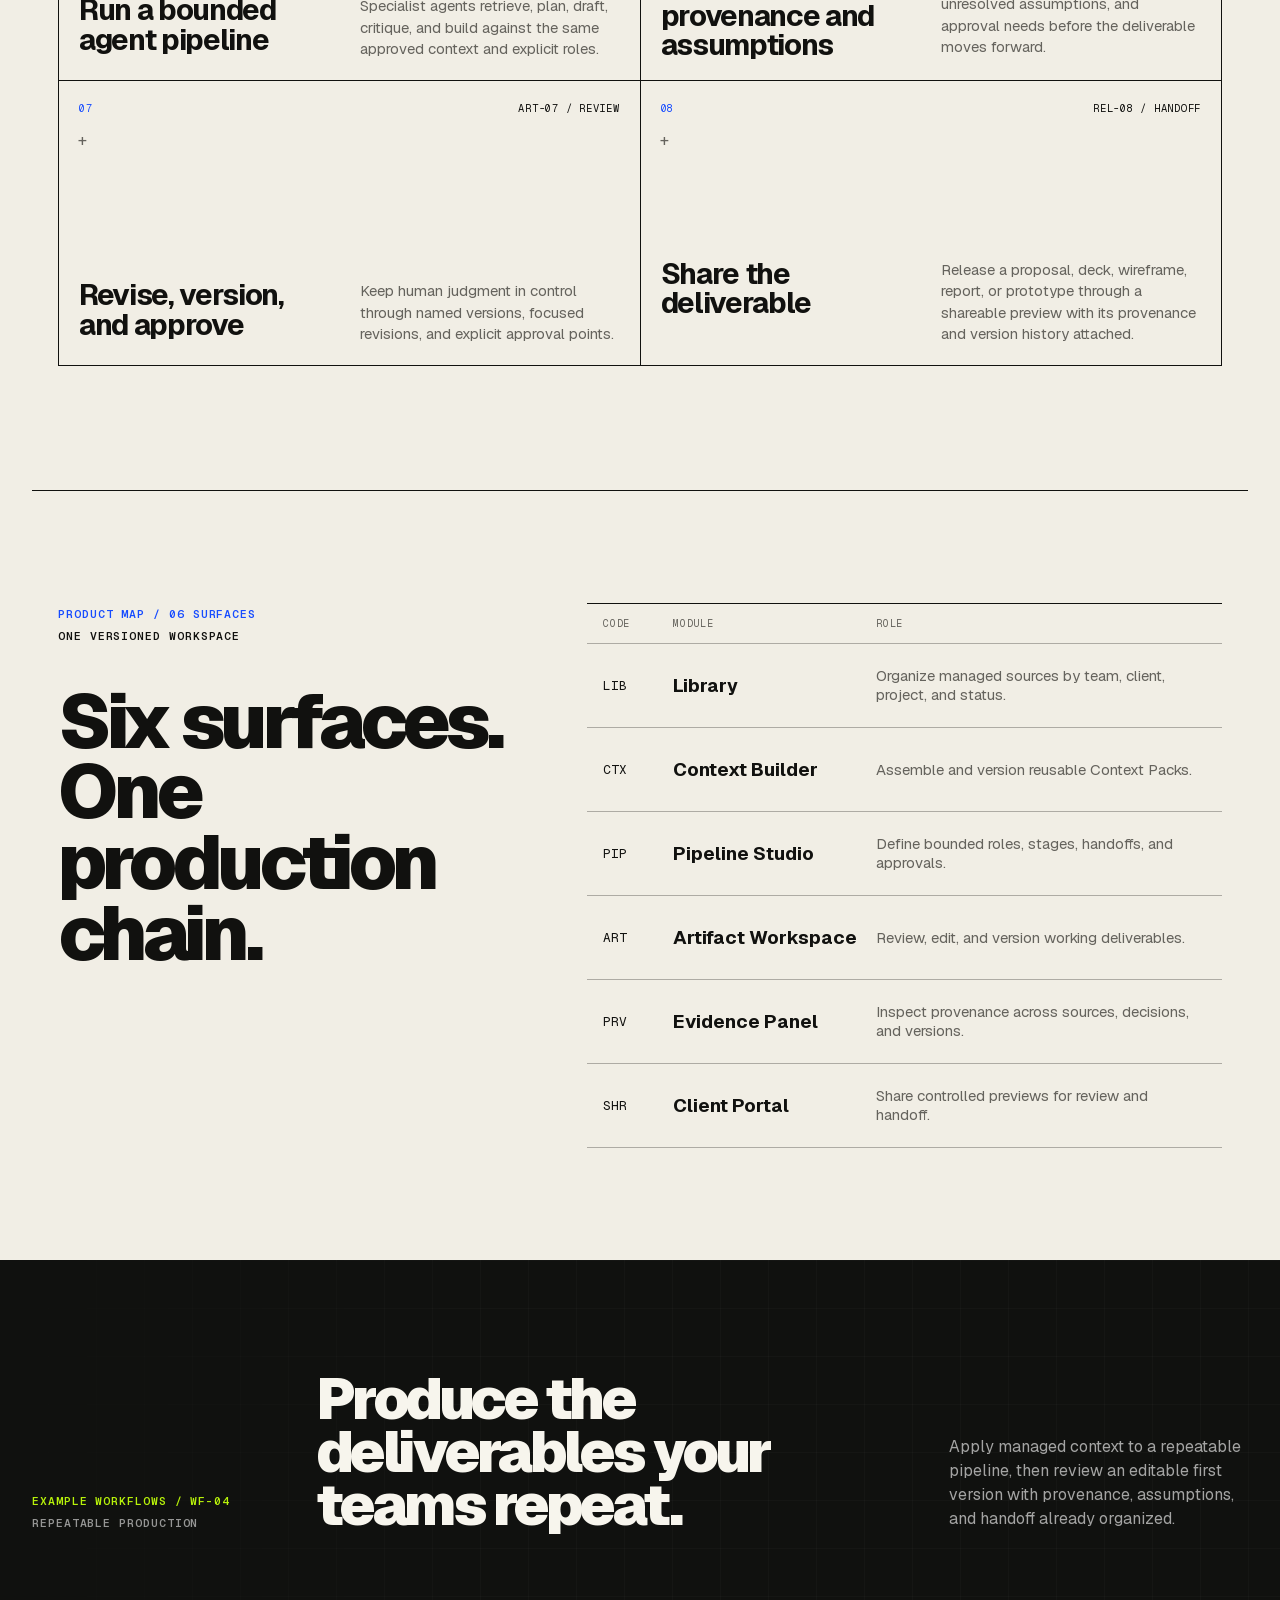
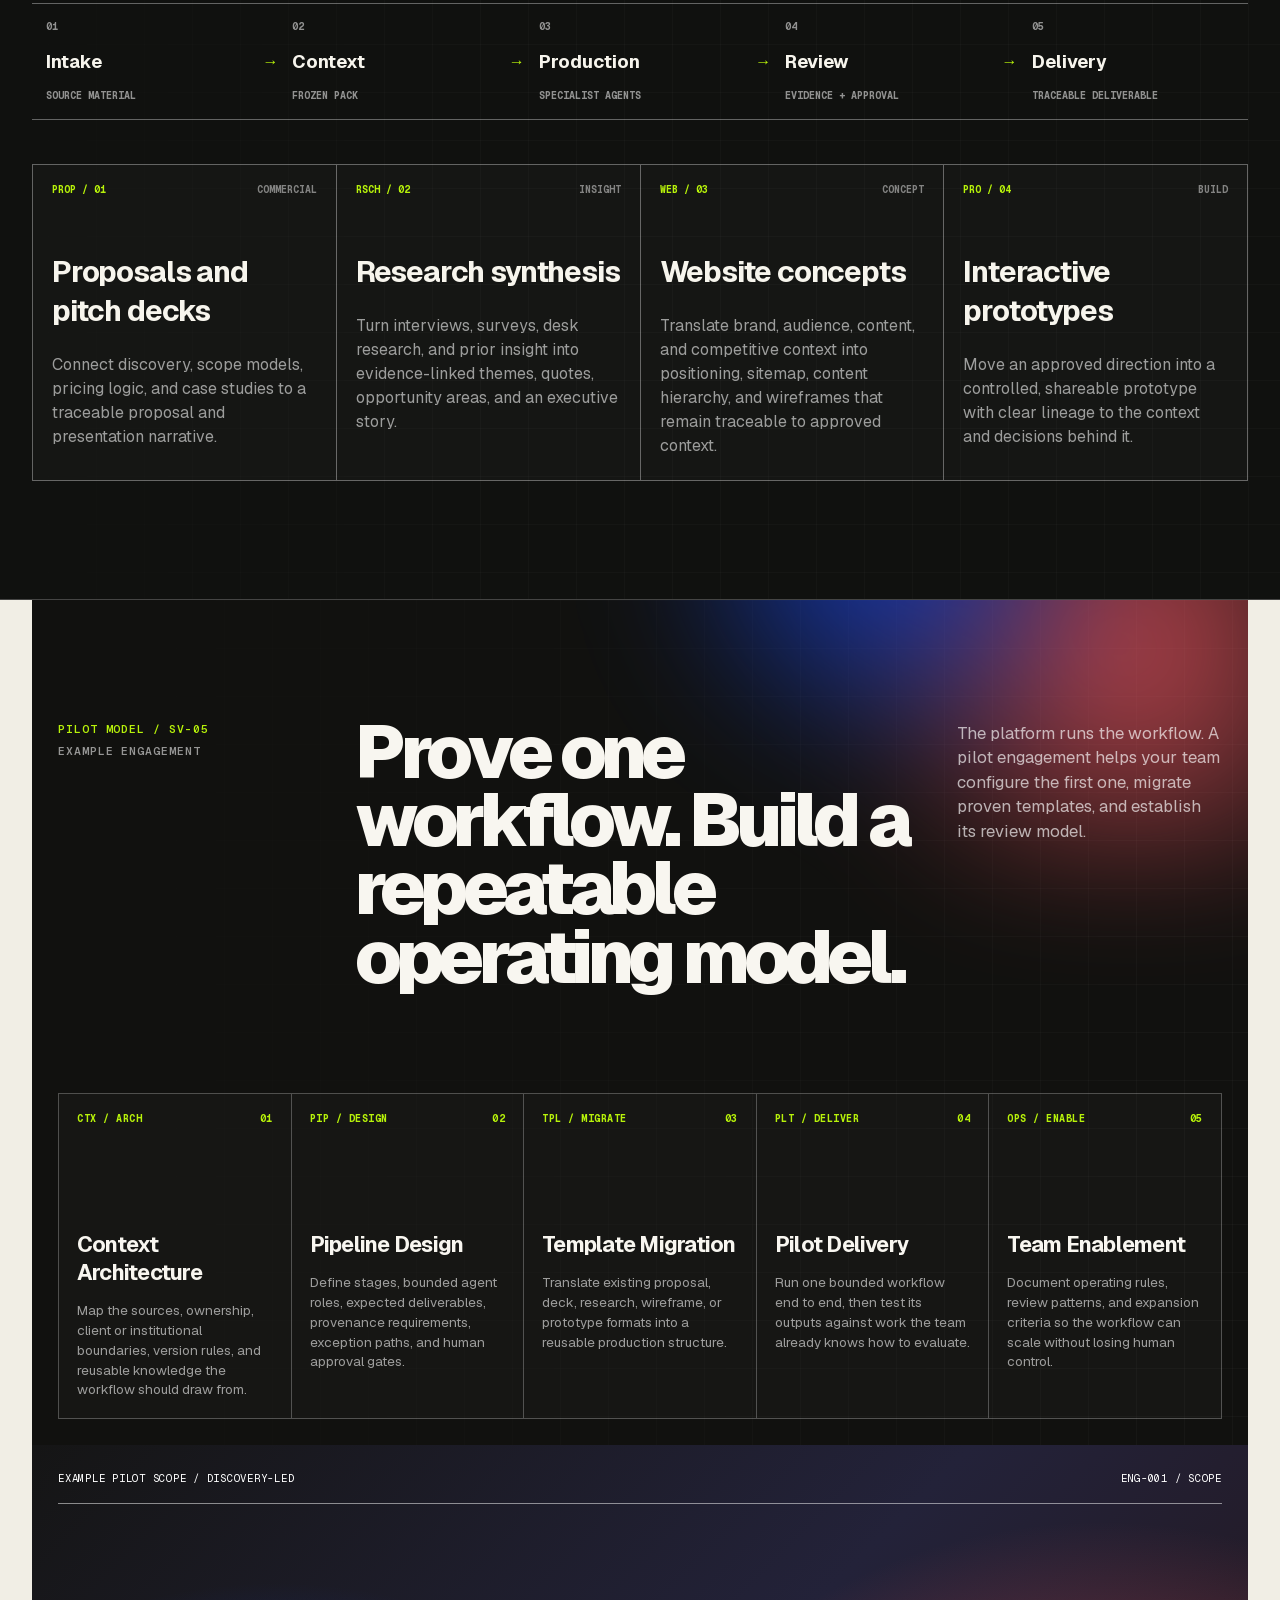
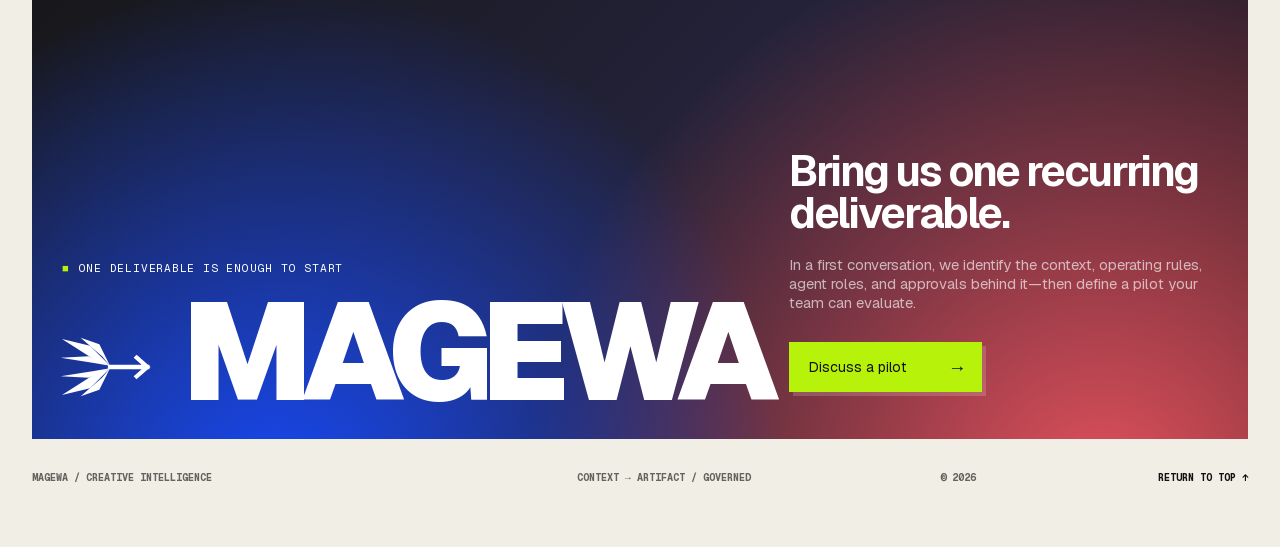
==== commit ae43f393: "Align copy with canonical product narrative" ====
--- a/index.html
+++ b/index.html
@@ -5,10 +5,10 @@
     <meta name="viewport" content="width=device-width, initial-scale=1" />
     <meta
       name="description"
-      content="MAGEWA turns client knowledge and agency IP into source-backed proposals, decks, wireframes, and prototypes."
+      content="MAGEWA is a versioned AI workspace for agencies and enterprise teams that binds managed knowledge into traceable deliverables."
     />
     <meta name="theme-color" content="#f1eee5" />
-    <title>MAGEWA — AI Production Workspace for Creative Teams</title>
+    <title>MAGEWA — Versioned AI Workspace for Agencies and Enterprise Teams</title>
     <link
       rel="preload"
       href="./fonts/geist-latin.woff2"
@@ -51,15 +51,15 @@
           </a>
 
           <nav aria-label="Primary navigation">
-            <a href="#principles">Platform</a>
+            <a href="#products">Platform</a>
             <a href="#operations">Workflows</a>
             <a href="#services">Services</a>
             <a href="#format">Pilot</a>
           </nav>
 
-          <div class="header-status" aria-label="MAGEWA platform status">
+          <div class="header-status" aria-label="MAGEWA system identifier">
             <span aria-hidden="true"></span>
-            PLATFORM / ACTIVE
+            SYSTEM / MGE-P01
           </div>
         </header>
 
@@ -122,11 +122,11 @@
               <span class="corner corner-top">+</span>
               <span class="corner corner-bottom">+</span>
               <div class="registry-row">
-                <span>MGE-RUN / ARTIFACT PIPELINE</span>
-                <span>STATUS: HUMAN REVIEW</span>
+                <span>MGE-RUN / DELIVERABLE PIPELINE</span>
+                <span>STATUS: HUMAN-GATED</span>
               </div>
               <div class="registry-rule"></div>
-              <p>03 PACKS / 01 VERSIONED OUTPUT</p>
+              <p>03 CONTEXT PACKS / 01 VERSIONED OUTPUT</p>
               <div class="registry-glyph">
                 <i></i>
                 <i></i>
@@ -135,37 +135,40 @@
             </div>
 
             <div class="registry-panel registry-panel-secondary">
-              <span>CONTEXT / FROZEN</span>
-              <span>PIPELINE / ACTIVE</span>
-              <span>PREVIEW / READY</span>
+              <span>CONTEXT / VERSIONED</span>
+              <span>PIPELINE / BOUNDED</span>
+              <span>PREVIEW / SHAREABLE</span>
               <div class="registry-arrow">→</div>
             </div>
           </div>
 
           <div class="hero-content">
             <p class="eyebrow">
-              <span>MAGEWA / CREATIVE INTELLIGENCE</span>
-              AI production workspace
+              <span>
+                MAGEWA — The Multi-Agent Global Enterprise for Work Automation
+              </span>
+              Versioned AI workspace
             </p>
             <h1 id="hero-title">
-              Turn knowledge
+              Bind knowledge
               <br />
-              into work
+              into
               <br />
-              <em>that ships.</em>
+              <em>deliverables.</em>
             </h1>
             <div class="hero-marker" aria-hidden="true"><span></span></div>
             <div class="hero-intro">
               <p>
-                MAGEWA turns client inputs and agency IP into source-backed
-                proposals, decks, wireframes, and prototypes.
+                For agencies and enterprise teams, MAGEWA turns client
+                knowledge, institutional IP, and reusable operating methods
+                into traceable proposals, decks, wireframes, and prototypes.
               </p>
               <div class="hero-actions">
-                <a class="button button-primary" href="#principles">
+                <a class="button button-primary" href="#products">
                   Explore the platform
                 </a>
                 <a class="text-link" href="#operations">
-                  See the workflows <span aria-hidden="true">→</span>
+                  See example workflows <span aria-hidden="true">→</span>
                 </a>
               </div>
             </div>
@@ -212,14 +215,14 @@
         <section class="protocol-section" id="principles">
           <div class="section-heading">
             <p class="section-kicker">
-              <span>Platform / MGE-P01</span>
-              Production system
-            </p>
-            <h2>A reusable production system for client work.</h2>
+              <span>Operating model / MGE-P01</span>
+              Enterprise production system
+            </p>
+            <h2>Managed context. Coordinated agents. Traceable deliverables.</h2>
             <p class="section-summary">
-              Organize source material, freeze the right context, coordinate
-              specialist agents, and keep every artifact connected to the
-              evidence behind it.
+              Versioned inputs, bounded roles, human approvals, and provenance
+              keep reusable production methods accountable across teams,
+              clients, and markets.
             </p>
           </div>
 
@@ -237,15 +240,15 @@
               <div class="formula-plus" aria-hidden="true">+</div>
               <div class="formula-unit formula-identity">
                 <strong>Agent Pipelines</strong>
-                <small>Bounded specialist roles</small>
+                <small>Bounded roles</small>
               </div>
               <div class="formula-unit formula-hinge">
                 <strong>→</strong>
-                <small>Governed handoff</small>
+                <small>Human gate</small>
               </div>
               <div class="formula-unit formula-outcome">
-                <strong>Artifacts</strong>
-                <small>Editable, shareable work</small>
+                <strong>Deliverables</strong>
+                <small>Traceable output</small>
               </div>
             </div>
             <div class="formula-calibration" aria-hidden="true">
@@ -262,10 +265,12 @@
               <span>Production loop / 01–08</span>
               One governed run
             </p>
-            <h2 id="rules-title">From messy inputs to a shareable artifact.</h2>
+            <h2 id="rules-title">
+              From distributed knowledge to a traceable deliverable.
+            </h2>
             <div class="rules-status">
               <span class="status-light" aria-hidden="true"></span>
-              Human review stays in the loop
+              Human control at every release
             </div>
           </div>
 
@@ -273,11 +278,11 @@
             <article class="rule-card">
               <div class="rule-index"><span>01</span><span>SRC-01 / INGEST</span></div>
               <div class="rule-copy">
-                <h3>Bring in the source material</h3>
+                <h3>Bring the source material together</h3>
                 <p>
                   Add briefs, brand files, transcripts, URLs, templates, and
-                  research. MAGEWA preserves the original source and its project
-                  context.
+                  research. Keep each source visible in the client or
+                  institutional context it belongs to.
                 </p>
               </div>
               <span class="rule-marker" aria-hidden="true">+</span>
@@ -286,10 +291,10 @@
             <article class="rule-card">
               <div class="rule-index"><span>02</span><span>DAT-02 / LAYERS</span></div>
               <div class="rule-copy">
-                <h3>Separate evidence from interpretation</h3>
-                <p>
-                  Keep signed-off inputs intact while summaries, themes, and
-                  working assumptions evolve in a clearly versioned layer.
+                <h3>Organize evidence and interpretation</h3>
+                <p>
+                  Distinguish approved inputs from summaries, themes, and
+                  working assumptions as the knowledge base evolves.
                 </p>
               </div>
               <span class="rule-marker" aria-hidden="true">+</span>
@@ -310,10 +315,10 @@
             <article class="rule-card">
               <div class="rule-index"><span>04</span><span>VER-04 / FREEZE</span></div>
               <div class="rule-copy">
-                <h3>Freeze the production inputs</h3>
-                <p>
-                  Lock the exact source versions used for a run, so the work can
-                  be reviewed, reproduced, or safely updated.
+                <h3>Freeze the production context</h3>
+                <p>
+                  Name the source versions used for a run, so reviewers can
+                  reconstruct the context behind each result.
                 </p>
               </div>
               <span class="rule-marker" aria-hidden="true">+</span>
@@ -334,10 +339,10 @@
             <article class="rule-card">
               <div class="rule-index"><span>06</span><span>PRV-06 / EVIDENCE</span></div>
               <div class="rule-copy">
-                <h3>Review claims and assumptions</h3>
-                <p>
-                  Inspect evidence links, unresolved conflicts, scope choices,
-                  and policy constraints before the artifact moves forward.
+                <h3>Review provenance and assumptions</h3>
+                <p>
+                  Inspect source links, named decisions, unresolved assumptions,
+                  and approval needs before the deliverable moves forward.
                 </p>
               </div>
               <span class="rule-marker" aria-hidden="true">+</span>
@@ -346,10 +351,10 @@
             <article class="rule-card">
               <div class="rule-index"><span>07</span><span>ART-07 / REVIEW</span></div>
               <div class="rule-copy">
-                <h3>Edit, branch, and approve</h3>
-                <p>
-                  Keep human judgment in control with granular revisions, named
-                  versions, comments, and explicit approval points.
+                <h3>Revise, version, and approve</h3>
+                <p>
+                  Keep human judgment in control through named versions, focused
+                  revisions, and explicit approval points.
                 </p>
               </div>
               <span class="rule-marker" aria-hidden="true">+</span>
@@ -358,10 +363,11 @@
             <article class="rule-card">
               <div class="rule-index"><span>08</span><span>REL-08 / HANDOFF</span></div>
               <div class="rule-copy">
-                <h3>Share or deploy the artifact</h3>
+                <h3>Share the deliverable</h3>
                 <p>
                   Release a proposal, deck, wireframe, report, or prototype
-                  through a controlled preview with its lineage attached.
+                  through a shareable preview with its provenance and version
+                  history attached.
                 </p>
               </div>
               <span class="rule-marker" aria-hidden="true">+</span>
@@ -376,13 +382,13 @@
         >
           <div class="lexicon-title">
             <p class="section-kicker">
-              <span>Platform / 06 modules</span>
-              Product surfaces
+              <span>Product map / 06 surfaces</span>
+              One versioned workspace
             </p>
             <h2 id="lexicon-title">
-              The production chain,
+              Six surfaces.
               <br />
-              in one workspace.
+              One production chain.
             </h2>
           </div>
 
@@ -394,27 +400,27 @@
             </div>
             <div class="lexicon-row" role="row">
               <span role="cell">LIB</span><strong role="cell">Library</strong
-              ><span role="cell">Organize sources by client, project, and status.</span>
+              ><span role="cell">Organize managed sources by team, client, project, and status.</span>
             </div>
             <div class="lexicon-row" role="row">
               <span role="cell">CTX</span><strong role="cell">Context Builder</strong
-              ><span role="cell">Assemble and freeze reusable Context Packs.</span>
+              ><span role="cell">Assemble and version reusable Context Packs.</span>
             </div>
             <div class="lexicon-row" role="row">
               <span role="cell">PIP</span><strong role="cell">Pipeline Studio</strong
-              ><span role="cell">Launch repeatable production workflows.</span>
+              ><span role="cell">Define bounded roles, stages, handoffs, and approvals.</span>
             </div>
             <div class="lexicon-row" role="row">
               <span role="cell">ART</span><strong role="cell">Artifact Workspace</strong
-              ><span role="cell">Review, edit, branch, and export.</span>
+              ><span role="cell">Review, edit, and version working deliverables.</span>
             </div>
             <div class="lexicon-row" role="row">
               <span role="cell">PRV</span><strong role="cell">Evidence Panel</strong
-              ><span role="cell">Trace claims to sources and run history.</span>
+              ><span role="cell">Inspect provenance across sources, decisions, and versions.</span>
             </div>
             <div class="lexicon-row" role="row">
               <span role="cell">SHR</span><strong role="cell">Client Portal</strong
-              ><span role="cell">Share previews, comments, and approvals.</span>
+              ><span role="cell">Share controlled previews for review and handoff.</span>
             </div>
           </div>
         </section>
@@ -422,14 +428,16 @@
         <section class="operations-section reveal" id="operations" aria-labelledby="operations-title">
           <div class="operations-heading">
             <p class="section-kicker section-kicker-light">
-              <span>Workflow catalog / WF-04</span>
-              Repeatable client work
-            </p>
-            <h2 id="operations-title">Build the work your team already sells.</h2>
+              <span>Example workflows / WF-04</span>
+              Repeatable production
+            </p>
+            <h2 id="operations-title">
+              Produce the deliverables your teams repeat.
+            </h2>
             <p>
-              Attach a Context Pack to a governed pipeline and create an editable
-              first version with the evidence, assumptions, and handoff already
-              organized.
+              Apply managed context to a repeatable pipeline, then review an
+              editable first version with provenance, assumptions, and handoff
+              already organized.
             </p>
           </div>
 
@@ -442,7 +450,7 @@
             <i aria-hidden="true">→</i>
             <div><span>04</span><strong>Review</strong><small>Evidence + approval</small></div>
             <i aria-hidden="true">→</i>
-            <div><span>05</span><strong>Delivery</strong><small>Share or deploy</small></div>
+            <div><span>05</span><strong>Delivery</strong><small>Traceable deliverable</small></div>
           </div>
 
           <div class="capability-grid">
@@ -450,8 +458,8 @@
               <div class="capability-code"><span>PROP / 01</span><span>COMMERCIAL</span></div>
               <h3>Proposals and pitch decks</h3>
               <p>
-                Shape client discovery, scope templates, pricing logic, and case
-                studies into a source-backed proposal and presentation narrative.
+                Connect discovery, scope models, pricing logic, and case studies
+                to a traceable proposal and presentation narrative.
               </p>
             </article>
             <article class="capability-card">
@@ -459,7 +467,8 @@
               <h3>Research synthesis</h3>
               <p>
                 Turn interviews, surveys, desk research, and prior insight into
-                themes, quotes, opportunity areas, and an executive story.
+                evidence-linked themes, quotes, opportunity areas, and an
+                executive story.
               </p>
             </article>
             <article class="capability-card">
@@ -467,7 +476,8 @@
               <h3>Website concepts</h3>
               <p>
                 Translate brand, audience, content, and competitive context into
-                positioning, sitemap, content hierarchy, and wireframes.
+                positioning, sitemap, content hierarchy, and wireframes that
+                remain traceable to approved context.
               </p>
             </article>
             <article class="capability-card">
@@ -475,7 +485,7 @@
               <h3>Interactive prototypes</h3>
               <p>
                 Move an approved direction into a controlled, shareable prototype
-                with a visible chain from source to version.
+                with clear lineage to the context and decisions behind it.
               </p>
             </article>
           </div>
@@ -489,15 +499,16 @@
           <div class="systems-glow" aria-hidden="true"></div>
           <div class="systems-intro">
             <p class="section-kicker section-kicker-light">
-              <span>Services / SV-05</span>
-              Platform + implementation
+              <span>Pilot model / SV-05</span>
+              Example engagement
             </p>
             <h2 id="systems-title">
-              Start with one workflow. Leave with a repeatable system.
+              Prove one workflow. Build a repeatable operating model.
             </h2>
             <p>
-              MAGEWA works with your team to structure the context, pipeline,
-              controls, and templates behind a real production pilot.
+              The platform runs the workflow. A pilot engagement helps your
+              team configure the first one, migrate proven templates, and
+              establish its review model.
             </p>
           </div>
           <div class="decisions-grid">
@@ -505,32 +516,34 @@
               <div class="decision-code"><span>CTX / ARCH</span><span>01</span></div>
               <h3>Context Architecture</h3>
               <p>
-                Map source systems, ownership, client boundaries, version rules,
-                and the reusable knowledge each workflow should draw from.
+                Map the sources, ownership, client or institutional boundaries,
+                version rules, and reusable knowledge the workflow should draw
+                from.
               </p>
             </article>
             <article class="decision-card">
               <div class="decision-code"><span>PIP / DESIGN</span><span>02</span></div>
               <h3>Pipeline Design</h3>
               <p>
-                Define stages, specialist roles, expected artifacts, evidence
-                requirements, exception paths, and human approval gates.
+                Define stages, bounded agent roles, expected deliverables,
+                provenance requirements, exception paths, and human approval
+                gates.
               </p>
             </article>
             <article class="decision-card">
               <div class="decision-code"><span>TPL / MIGRATE</span><span>03</span></div>
               <h3>Template Migration</h3>
               <p>
-                Bring existing proposal, deck, research, wireframe, and prototype
-                formats into repeatable production workflows.
+                Translate existing proposal, deck, research, wireframe, or
+                prototype formats into a reusable production structure.
               </p>
             </article>
             <article class="decision-card">
               <div class="decision-code"><span>PLT / DELIVER</span><span>04</span></div>
               <h3>Pilot Delivery</h3>
               <p>
-                Configure one bounded client workflow end to end, then test it
-                against work your team already knows how to evaluate.
+                Run one bounded workflow end to end, then test its outputs
+                against work the team already knows how to evaluate.
               </p>
             </article>
             <article class="decision-card">
@@ -538,7 +551,7 @@
               <h3>Team Enablement</h3>
               <p>
                 Document operating rules, review patterns, and expansion
-                criteria so the system can grow without losing control.
+                criteria so the workflow can scale without losing human control.
               </p>
             </article>
           </div>
@@ -546,13 +559,13 @@
 
         <section class="ratification reveal" id="format" aria-labelledby="format-title">
           <div class="ratification-topline">
-            <span>Pilot brief / one workflow</span>
-            <span>ENG-001 / START</span>
+            <span>Example pilot scope / discovery-led</span>
+            <span>ENG-001 / SCOPE</span>
           </div>
           <div class="ratification-layout">
             <div class="final-lockup">
               <p class="approval-label">
-                <span aria-hidden="true">■</span> One bounded workflow is enough to begin
+                <span aria-hidden="true">■</span> One deliverable is enough to start
               </p>
               <div class="final-mark-line">
                 <svg
@@ -572,21 +585,19 @@
               </div>
             </div>
             <div class="final-name">
-              <p>Bring one recurring deliverable.</p>
+              <p>Bring us one recurring deliverable.</p>
               <span>
-                We’ll map the sources, internal rules, agent roles, approvals,
-                and handoff into a focused production pilot.
+                In a first conversation, we identify the context, operating
+                rules, agent roles, and approvals behind it—then define a pilot
+                your team can evaluate.
               </span>
-              <button
-                class="copy-button"
-                type="button"
-                data-copy-name
-                data-copy-text="MAGEWA pilot: one team, one client workspace, one frozen Context Pack, one production pipeline, one versioned artifact, and one shareable preview."
+              <a
+                class="contact-button"
+                href="mailto:hello@magewa.com?subject=MAGEWA%20pilot"
               >
-                <span data-copy-label>Copy pilot outline</span>
-                <span class="copy-icon" aria-hidden="true">⧉</span>
-              </button>
-              <span class="sr-only" aria-live="polite" data-copy-status></span>
+                <span>Discuss a pilot</span>
+                <span class="contact-icon" aria-hidden="true">→</span>
+              </a>
             </div>
           </div>
         </section>
--- a/styles.css
+++ b/styles.css
@@ -789,7 +789,7 @@
 .formula {
   display: grid;
   min-height: 295px;
-  grid-template-columns: 0.7fr auto 3.2fr 0.7fr 1.8fr;
+  grid-template-columns: 1.35fr auto 2.5fr 0.75fr 1.8fr;
 }
 
 .formula-unit,
@@ -808,6 +808,10 @@
   font-weight: 820;
   letter-spacing: -0.06em;
   line-height: 0.95;
+}
+
+.formula-article strong {
+  font-size: clamp(1.85rem, 3vw, 3.2rem);
 }
 
 .formula-unit small {
@@ -1526,7 +1530,7 @@
   font-size: 0.93rem;
 }
 
-.copy-button {
+.contact-button {
   display: inline-flex;
   min-height: 50px;
   align-items: center;
@@ -1548,37 +1552,25 @@
     transform 180ms ease;
 }
 
-.copy-button:hover,
-.copy-button:focus-visible {
+.contact-button:hover,
+.contact-button:focus-visible {
   background: #d0ff3c;
   transform: translateY(-2px);
 }
 
-.copy-button:active {
+.contact-button:active {
   box-shadow: 1px 1px 0 rgb(255 255 255 / 17%);
   transform: translate(3px, 3px);
 }
 
-.copy-button.is-copied {
-  color: #fff;
-  background: var(--ink);
-}
-
-.copy-icon {
+.contact-icon {
   font-size: 1.15rem;
   transition: transform 240ms cubic-bezier(0.2, 0.75, 0.25, 1);
 }
 
-.copy-button.is-copied .copy-icon {
-  transform: rotate(-8deg) scale(1.18);
-}
-
-.ratification.is-confirmed .brand-symbol-final {
-  transform: translateX(5px);
-}
-
-.ratification.is-confirmed .approval-label span {
-  transform: rotate(90deg) scale(1.18);
+.contact-button:hover .contact-icon,
+.contact-button:focus-visible .contact-icon {
+  transform: translateX(4px);
 }
 
 .site-footer {
@@ -1861,7 +1853,7 @@
   }
 
   .formula {
-    grid-template-columns: 0.7fr auto 2.4fr 0.7fr 1.5fr;
+    grid-template-columns: 1.35fr auto 2.5fr 0.75fr 1.8fr;
   }
 
   .rule-copy {
@@ -1888,6 +1880,39 @@
 
   .final-mark-line h2 {
     font-size: clamp(4.8rem, 9.5vw, 8rem);
+  }
+}
+
+@media (max-width: 1040px) {
+  .formula {
+    grid-template-columns: 1fr;
+  }
+
+  .formula-unit,
+  .formula-plus {
+    min-height: 126px;
+    padding: 22px 18px;
+    border-right: 0;
+    border-bottom: 1px solid var(--line);
+  }
+
+  .formula-plus {
+    min-height: 46px;
+  }
+
+  .formula-hinge {
+    min-height: 112px;
+    align-items: flex-start;
+  }
+
+  .formula-hinge small {
+    position: static;
+    width: auto;
+    transform: none;
+  }
+
+  .formula-outcome {
+    border-bottom: 0;
   }
 }
 
@@ -1934,6 +1959,12 @@
 
   .hero h1 {
     font-size: clamp(3.35rem, 14vw, 5.5rem);
+  }
+
+  .eyebrow {
+    align-items: flex-start;
+    flex-direction: column;
+    gap: 4px;
   }
 
   .hero-object {
@@ -2065,37 +2096,6 @@
     padding: 10px 12px;
   }
 
-  .formula {
-    grid-template-columns: 1fr;
-  }
-
-  .formula-unit,
-  .formula-plus {
-    min-height: 126px;
-    padding: 22px 18px;
-    border-right: 0;
-    border-bottom: 1px solid var(--line);
-  }
-
-  .formula-plus {
-    min-height: 46px;
-  }
-
-  .formula-hinge {
-    min-height: 112px;
-    align-items: flex-start;
-  }
-
-  .formula-hinge small {
-    position: static;
-    width: auto;
-    transform: none;
-  }
-
-  .formula-outcome {
-    border-bottom: 0;
-  }
-
   .formula-meta span:nth-child(2) {
     display: none;
   }
@@ -2214,12 +2214,6 @@
   .hero h1 {
     font-size: clamp(2.75rem, 13.5vw, 4.35rem);
     line-height: 0.9;
-  }
-
-  .eyebrow {
-    align-items: flex-start;
-    flex-direction: column;
-    gap: 4px;
   }
 
   .hero-marker {
